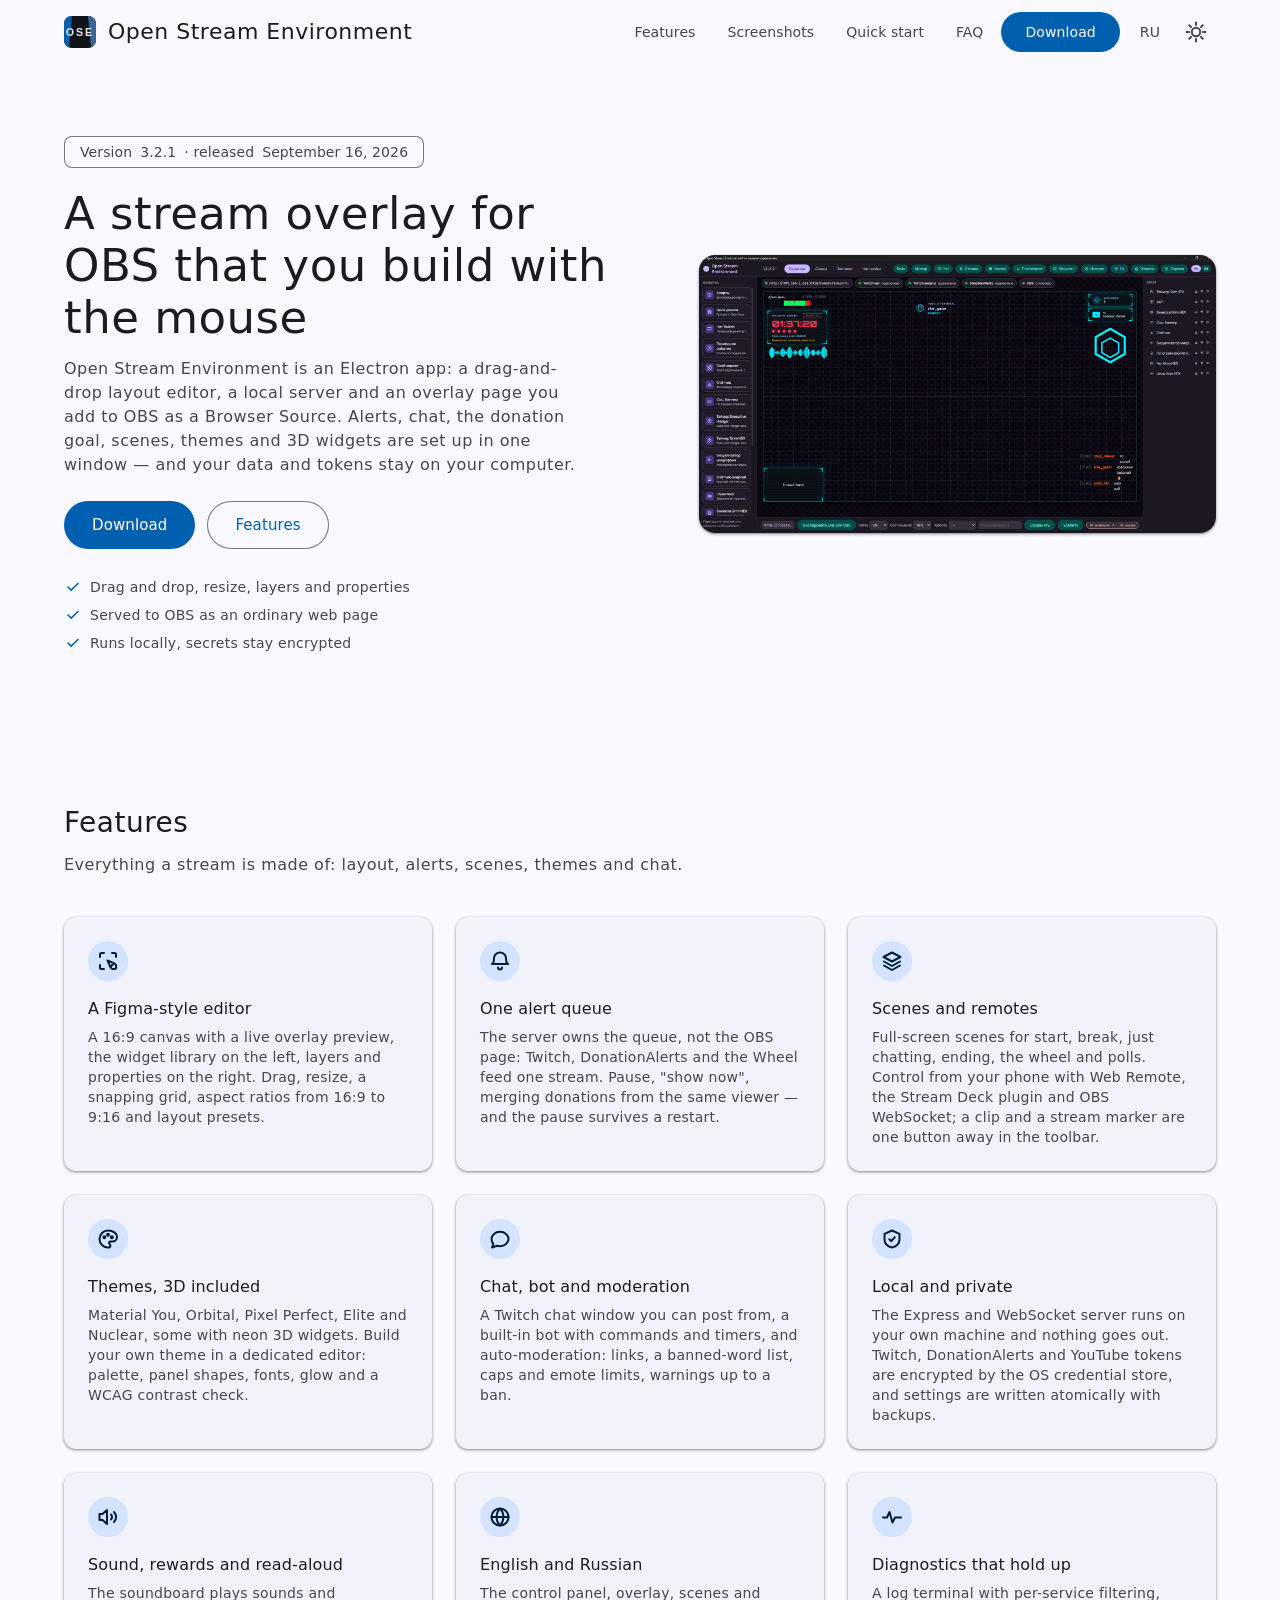
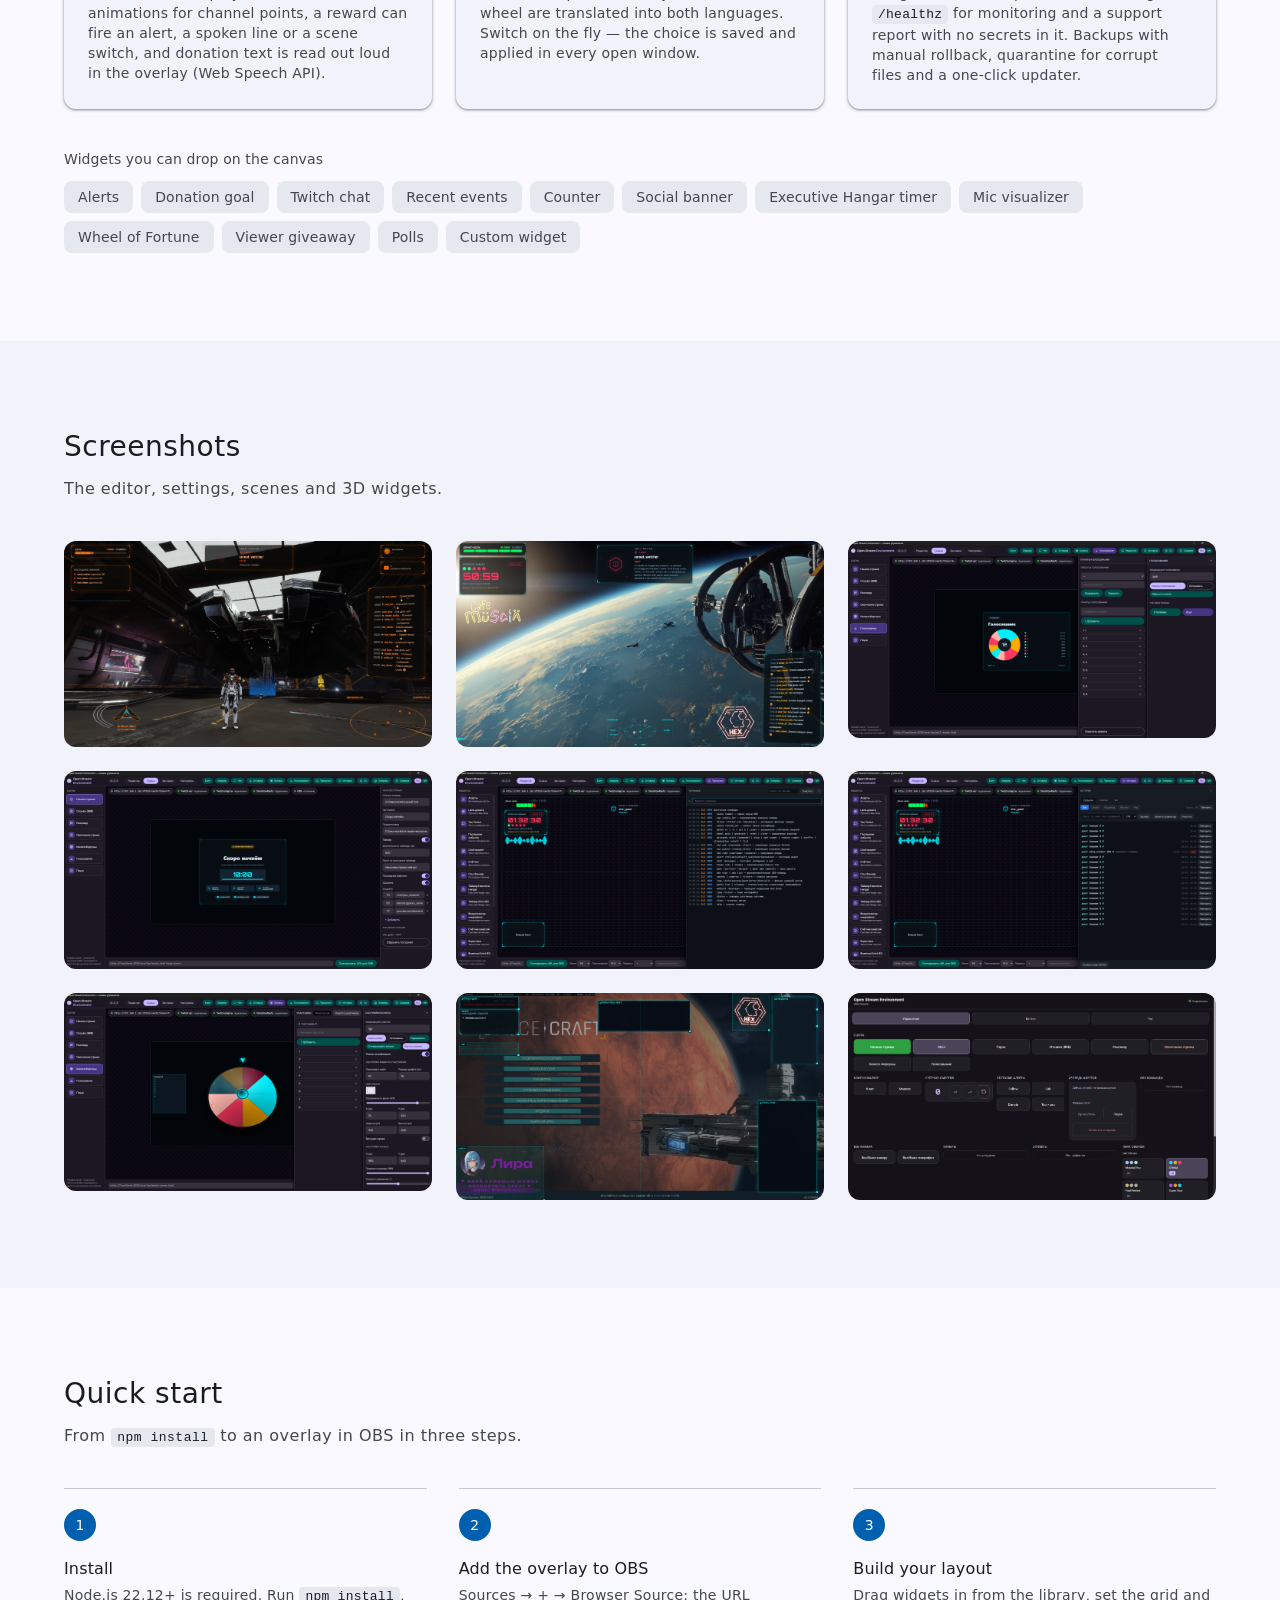
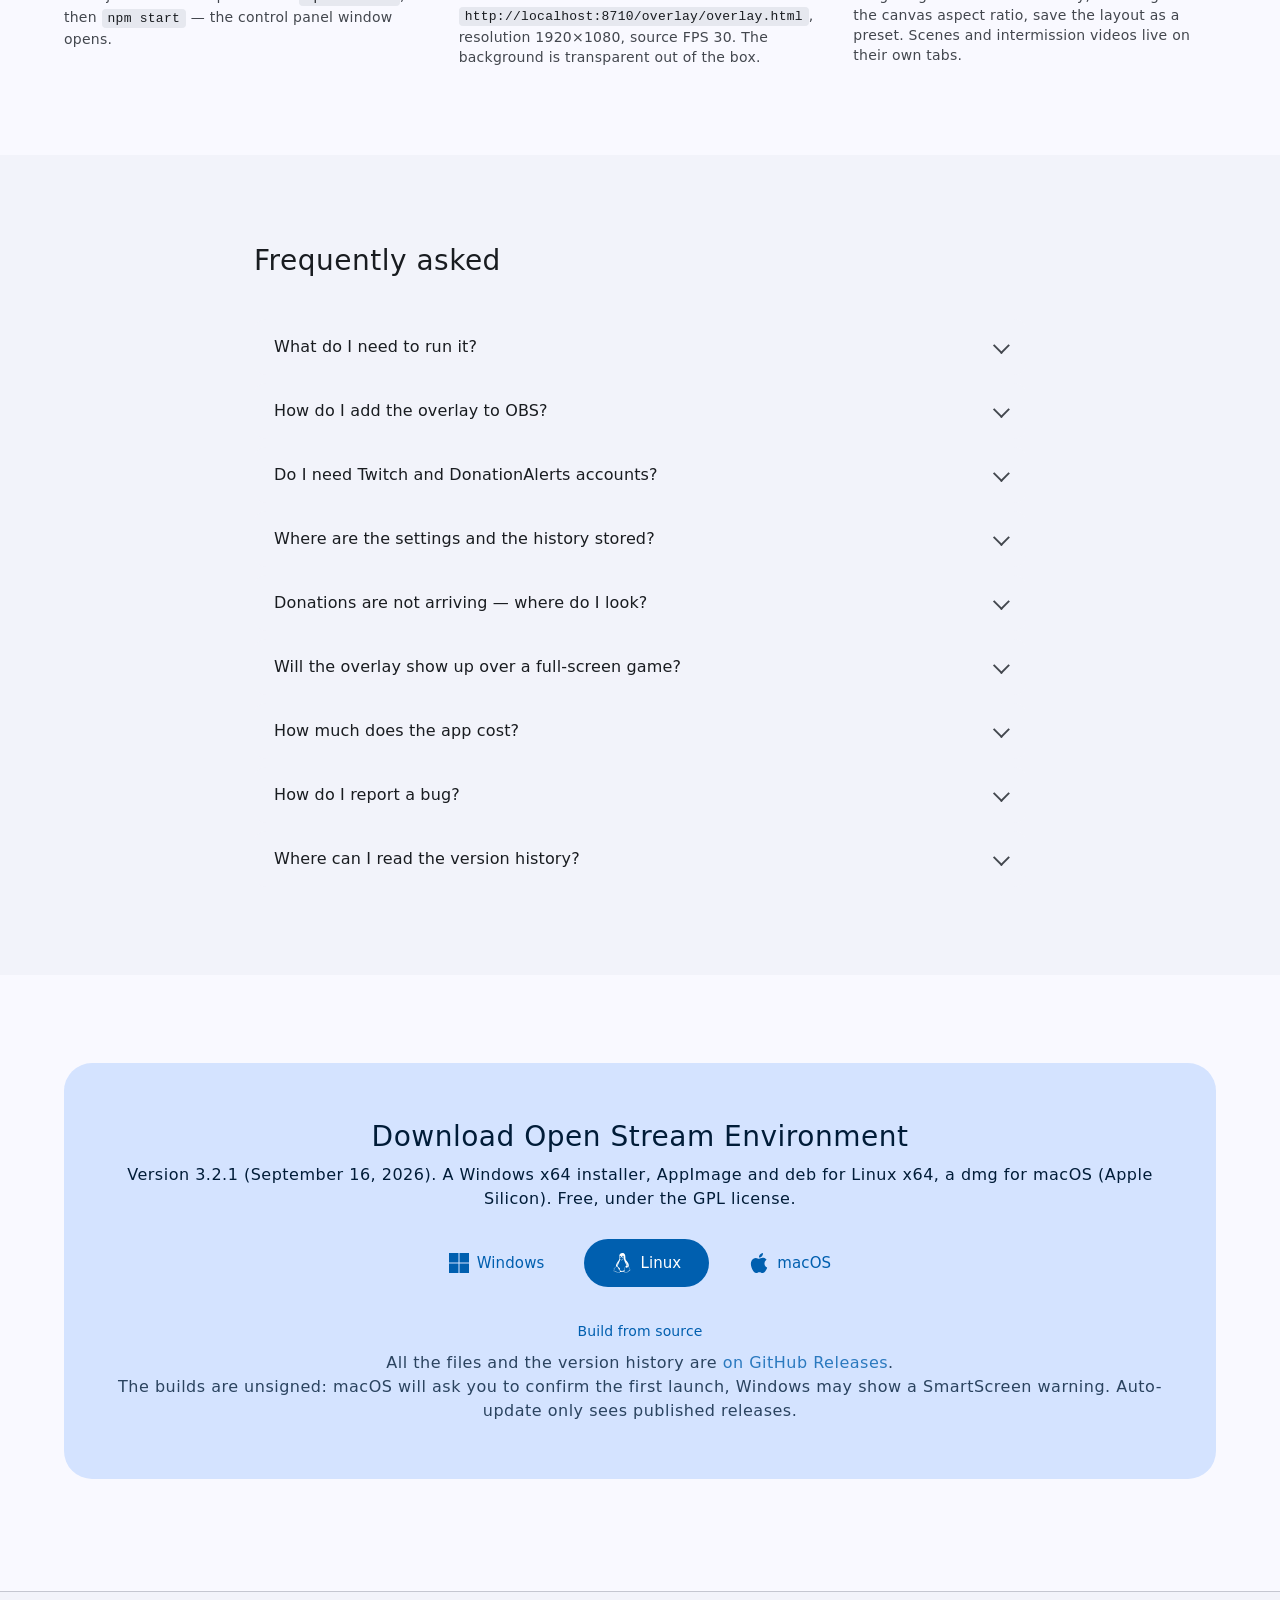
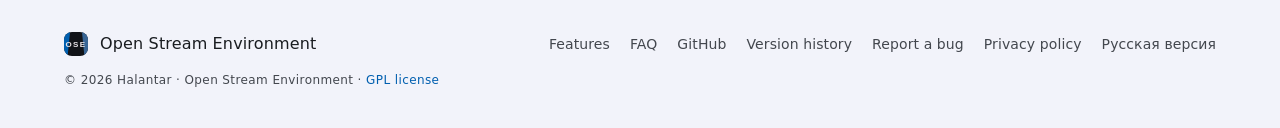
==== en/index.html @ 24df00fa "Fix the alt texts for four screenshots The author confirmed what four shots show, so the guesses are" ====
<!DOCTYPE html>
<html lang="en">
<head>
<meta charset="utf-8">
<meta name="viewport" content="width=device-width, initial-scale=1">

<title>Open Stream Environment — a visual stream overlay editor for OBS</title>
<meta name="description" content="A stream overlay and a visual layout editor on Electron: alerts, chat, donation goal, scenes and 3D widgets. Served to OBS as a Browser Source.">
<link rel="canonical" href="https://ose-overlay.ru/en/">
<link rel="alternate" hreflang="ru" href="https://ose-overlay.ru/">
<link rel="alternate" hreflang="en" href="https://ose-overlay.ru/en/">
<link rel="alternate" hreflang="x-default" href="https://ose-overlay.ru/">

<meta name="theme-color" content="#F9F9FF" media="(prefers-color-scheme: light)">
<meta name="theme-color" content="#111318" media="(prefers-color-scheme: dark)">
<link rel="icon" href="../assets/img/app.svg" type="image/svg+xml">
<link rel="icon" href="../favicon.ico" sizes="32x32">
<link rel="apple-touch-icon" href="../assets/img/apple-touch-icon.png">
<link rel="manifest" href="../site.webmanifest">

<meta property="og:type" content="website">
<meta property="og:site_name" content="Open Stream Environment">
<meta property="og:title" content="Open Stream Environment — a visual stream overlay editor for OBS">
<meta property="og:description" content="A stream overlay in the style of Material Design 3 and a drag-and-drop layout editor. Served to OBS as a Browser Source.">
<meta property="og:url" content="https://ose-overlay.ru/en/">
<meta property="og:image" content="https://ose-overlay.ru/assets/img/og.png">
<meta property="og:image:width" content="1200">
<meta property="og:image:height" content="630">
<meta property="og:image:alt" content="Open Stream Environment — a visual stream overlay editor for OBS">
<meta property="og:locale" content="en_US">
<meta property="og:locale:alternate" content="ru_RU">
<meta name="twitter:card" content="summary_large_image">

<link rel="stylesheet" href="../assets/css/style.css">

<!-- Тема и прозрачная шапка выставляются до отрисовки, чтобы не было вспышки -->
<script>
  try {
    var t = localStorage.getItem('ose-theme');
    if (t === 'light' || t === 'dark') document.documentElement.dataset.theme = t;
  } catch (e) {}

  /* Наверху страницы шапка прозрачная — сквозь неё видны клинья фона (см. .site-header
     в стилях). Флаг нужен до первой отрисовки: дальше его поддерживает main.js. */
  if (window.scrollY <= 8) document.documentElement.classList.add('at-top');
</script>

<script type="application/ld+json">
{
  "@context": "https://schema.org",
  "@type": "SoftwareApplication",
  "name": "Open Stream Environment",
  "applicationCategory": "MultimediaApplication",
  "operatingSystem": "Windows, Linux, macOS",
  "softwareVersion": "3.2.1",
  "author": { "@type": "Person", "name": "Halantar" },
  "description": "A stream overlay in the style of Material Design 3 and a visual layout editor on Electron: alerts, chat, donation goal, scenes, themes and 3D widgets.",
  "license": "https://github.com/Halantar-git/open-stream-environment/blob/HEAD/LICENSE",
  "softwareRequirements": "Windows 10+, Linux, macOS (Apple Silicon)",
  "downloadUrl": "https://github.com/Halantar-git/open-stream-environment/releases/latest",
  "inLanguage": "en",
  "url": "https://ose-overlay.ru/en/",
  "sameAs": "https://github.com/Halantar-git/open-stream-environment"
}
</script>
</head>
<body>

<a class="skip-link" href="#main">Skip to content</a>

<header class="site-header" id="header">
  <div class="wrap header-inner">
    <a class="brand" href="./" aria-label="Open Stream Environment — home">
      <img class="brand-mark" src="../assets/img/app.svg" alt="" width="32" height="32">
      <span class="brand-name">Open Stream Environment</span>
    </a>

    <nav class="nav" id="nav" aria-label="Main navigation">
      <a href="#features">Features</a>
      <a href="#screens">Screenshots</a>
      <a href="#how">Quick start</a>
      <a href="#faq">FAQ</a>
      <a class="btn btn-primary nav-cta" href="#download">Download</a>
    </nav>

    <div class="header-actions">
      <a class="lang-btn" href="../" hreflang="ru" lang="ru" title="Русская версия">RU</a>
      <button class="icon-btn" id="theme-toggle" type="button" aria-label="Switch theme">
        <svg class="i-sun" viewBox="0 0 24 24" aria-hidden="true"><circle cx="12" cy="12" r="4.2"/><path d="M12 2.5v2.6M12 18.9v2.6M2.5 12h2.6M18.9 12h2.6M5.3 5.3l1.8 1.8M16.9 16.9l1.8 1.8M18.7 5.3l-1.8 1.8M7.1 16.9l-1.8 1.8"/></svg>
        <svg class="i-moon" viewBox="0 0 24 24" aria-hidden="true"><path d="M20 14.5A8.5 8.5 0 0 1 9.5 4a8.5 8.5 0 1 0 10.5 10.5Z"/></svg>
      </button>
      <button class="icon-btn menu-btn" id="menu-toggle" type="button" aria-label="Menu" aria-expanded="false" aria-controls="nav">
        <svg viewBox="0 0 24 24" aria-hidden="true"><path d="M4 7h16M4 12h16M4 17h16"/></svg>
      </button>
    </div>
  </div>
</header>

<main id="main">

  <!-- ============ HERO ============ -->
  <section class="hero">
    <div class="wrap hero-inner">
      <div class="hero-copy">
        <p class="badge">Version <span data-release-version>3.2.1</span> · released <span data-release-date>September 16, 2026</span></p>
        <h1>A stream overlay for OBS that you build with the mouse</h1>
        <p class="lead">Open Stream Environment is an Electron app: a drag-and-drop layout editor, a local server and an overlay page you add to OBS as a Browser Source. Alerts, chat, the donation goal, scenes, themes and 3D widgets are set up in one window — and your data and tokens stay on your computer.</p>

        <div class="cta-row">
          <a class="btn btn-primary btn-lg" href="#download">Download</a>
          <a class="btn btn-ghost btn-lg" href="#features">Features</a>
        </div>

        <ul class="hero-points">
          <li>Drag and drop, resize, layers and properties</li>
          <li>Served to OBS as an ordinary web page</li>
          <li>Runs locally, secrets stay encrypted</li>
        </ul>
      </div>

      <!-- Визуал в hero: главный экран редактора -->
      <div class="hero-visual">
        <div class="mock">
          <a class="shot-link" href="../assets/img/main.webp" data-zoom>
            <img src="../assets/img/main.webp" alt="Layout editor: a 16:9 canvas with the overlay preview, the widget library on the left, layers and properties on the right" width="1920" height="1032" fetchpriority="high">
          </a>
        </div>
      </div>
    </div>
  </section>

  <!-- ============ FEATURES ============ -->
  <section class="section" id="features">
    <div class="wrap">
      <header class="section-head">
        <h2>Features</h2>
        <p class="section-sub">Everything a stream is made of: layout, alerts, scenes, themes and chat.</p>
      </header>

      <div class="grid grid-3">
        <article class="card">
          <div class="card-icon"><svg viewBox="0 0 24 24" aria-hidden="true"><path d="M4 8V5.5A1.5 1.5 0 0 1 5.5 4H8M16 4h2.5A1.5 1.5 0 0 1 20 5.5V8M20 16v2.5a1.5 1.5 0 0 1-1.5 1.5H16M8 20H5.5A1.5 1.5 0 0 1 4 18.5V16"/><path d="M11.5 11.5 14.7 18.8l1.3-2.9 2.9-1.3-7.4-3.1Z"/></svg></div>
          <h3>A Figma-style editor</h3>
          <p>A 16:9 canvas with a live overlay preview, the widget library on the left, layers and properties on the right. Drag, resize, a snapping grid, aspect ratios from 16:9 to 9:16 and layout presets.</p>
        </article>

        <article class="card">
          <div class="card-icon"><svg viewBox="0 0 24 24" aria-hidden="true"><path d="M6 9.5a6 6 0 0 1 12 0c0 4.5 2 5.5 2 5.5H4s2-1 2-5.5Z"/><path d="M10 18.5a2 2 0 0 0 4 0"/></svg></div>
          <h3>One alert queue</h3>
          <p>The server owns the queue, not the OBS page: Twitch, DonationAlerts and the Wheel feed one stream. Pause, "show now", merging donations from the same viewer — and the pause survives a restart.</p>
        </article>

        <article class="card">
          <div class="card-icon"><svg viewBox="0 0 24 24" aria-hidden="true"><path d="M12 3.5 3.5 8 12 12.5 20.5 8 12 3.5Z"/><path d="M4 12.5 12 17l8-4.5"/><path d="M4 16.5 12 21l8-4.5"/></svg></div>
          <h3>Scenes and remotes</h3>
          <p>Full-screen scenes for start, break, just chatting, ending, the wheel and polls. Control from your phone with Web Remote, the Stream Deck plugin and OBS WebSocket; a clip and a stream marker are one button away in the toolbar.</p>
        </article>

        <article class="card">
          <div class="card-icon"><svg viewBox="0 0 24 24" aria-hidden="true"><path d="M12 3.5a8.5 8.5 0 1 0 0 17c1.7 0 2.4-.9 2.4-1.8 0-1.6-1.3-1.9-1.3-2.8 0-.8.7-1.4 1.6-1.4h1.8a4.5 4.5 0 0 0 4.5-4.5c0-3.6-3.9-6.5-9-6.5Z"/><circle cx="8.3" cy="10.2" r="1"/><circle cx="12" cy="7.8" r="1"/><circle cx="15.8" cy="10.2" r="1"/></svg></div>
          <h3>Themes, 3D included</h3>
          <p>Material You, Orbital, Pixel Perfect, Elite and Nuclear, some with neon 3D widgets. Build your own theme in a dedicated editor: palette, panel shapes, fonts, glow and a WCAG contrast check.</p>
        </article>

        <article class="card">
          <div class="card-icon"><svg viewBox="0 0 24 24" aria-hidden="true"><path d="M20.5 12c0 4-3.8 7.2-8.5 7.2-1 0-2-.15-2.9-.42L4 20.5l1.4-3.4A6.9 6.9 0 0 1 3.5 12c0-4 3.8-7.2 8.5-7.2s8.5 3.2 8.5 7.2Z"/></svg></div>
          <h3>Chat, bot and moderation</h3>
          <p>A Twitch chat window you can post from, a built-in bot with commands and timers, and auto-moderation: links, a banned-word list, caps and emote limits, warnings up to a ban.</p>
        </article>

        <article class="card">
          <div class="card-icon"><svg viewBox="0 0 24 24" aria-hidden="true"><path d="M12 3.5 4.5 6.8v5.4c0 4 3.1 7.2 7.5 8.3 4.4-1.1 7.5-4.3 7.5-8.3V6.8L12 3.5Z"/><path d="M9.3 12.2l2 2 3.5-4"/></svg></div>
          <h3>Local and private</h3>
          <p>The Express and WebSocket server runs on your own machine and nothing goes out. Twitch, DonationAlerts and YouTube tokens are encrypted by the OS credential store, and settings are written atomically with backups.</p>
        </article>

        <article class="card">
          <div class="card-icon"><svg viewBox="0 0 24 24" aria-hidden="true"><path d="M11 5 6.5 9H3.5v6h3L11 19V5Z"/><path d="M15 9.5a3.5 3.5 0 0 1 0 5"/><path d="M18 7a7 7 0 0 1 0 10"/></svg></div>
          <h3>Sound, rewards and read-aloud</h3>
          <p>The soundboard plays sounds and animations for channel points, a reward can fire an alert, a spoken line or a scene switch, and donation text is read out loud in the overlay (Web Speech API).</p>
        </article>

        <article class="card">
          <div class="card-icon"><svg viewBox="0 0 24 24" aria-hidden="true"><circle cx="12" cy="12" r="8.5"/><path d="M3.5 12h17"/><path d="M12 3.5c-2.2 2.3-3.4 5.3-3.4 8.5s1.2 6.2 3.4 8.5c2.2-2.3 3.4-5.3 3.4-8.5s-1.2-6.2-3.4-8.5Z"/></svg></div>
          <h3>English and Russian</h3>
          <p>The control panel, overlay, scenes and wheel are translated into both languages. Switch on the fly — the choice is saved and applied in every open window.</p>
        </article>

        <article class="card">
          <div class="card-icon"><svg viewBox="0 0 24 24" aria-hidden="true"><path d="M3 12.5h4l2.5-5.5 3 10.5 2.5-5h6"/></svg></div>
          <h3>Diagnostics that hold up</h3>
          <p>A log terminal with per-service filtering, <code>/healthz</code> for monitoring and a support report with no secrets in it. Backups with manual rollback, quarantine for corrupt files and a one-click updater.</p>
        </article>
      </div>

      <div class="chips-block">
        <p class="chips-caption">Widgets you can drop on the canvas</p>
        <ul class="chips">
          <li class="chip">Alerts</li>
          <li class="chip">Donation goal</li>
          <li class="chip">Twitch chat</li>
          <li class="chip">Recent events</li>
          <li class="chip">Counter</li>
          <li class="chip">Social banner</li>
          <li class="chip">Executive Hangar timer</li>
          <li class="chip">Mic visualizer</li>
          <li class="chip">Wheel of Fortune</li>
          <li class="chip">Viewer giveaway</li>
          <li class="chip">Polls</li>
          <li class="chip">Custom widget</li>
        </ul>
      </div>
    </div>
  </section>

  <!-- ============ SCREENSHOTS ============ -->
  <section class="section section-soft" id="screens">
    <div class="wrap">
      <header class="section-head">
        <h2>Screenshots</h2>
        <p class="section-sub">The editor, settings, scenes and 3D widgets.</p>
      </header>

      <!-- Screenshots converted to WebP from the OSE_pic folder.
           Some alt texts come from file names — fix if a name is off. -->
      <div class="shots">
        <a class="shot" href="../assets/img/ed-3.webp" data-zoom>
          <img src="../assets/img/ed-3.webp" alt="Overlay in the Elite theme" loading="lazy" width="1919" height="1079">
        </a>
        <a class="shot" href="../assets/img/stream-sc.webp" data-zoom>
          <img src="../assets/img/stream-sc.webp" alt="Overlay in the Orbital theme" loading="lazy" width="1919" height="1079">
        </a>
        <a class="shot" href="../assets/img/poll2.webp" data-zoom>
          <img src="../assets/img/poll2.webp" alt="Poll scene: a live chart" loading="lazy" width="1920" height="1032">
        </a>
        <a class="shot" href="../assets/img/scene.webp" data-zoom>
          <img src="../assets/img/scene.webp" alt="A full-screen scene for OBS" loading="lazy" width="1920" height="1032">
        </a>
        <a class="shot" href="../assets/img/term.webp" data-zoom>
          <img src="../assets/img/term.webp" alt="The log terminal in the control panel" loading="lazy" width="1920" height="1032">
        </a>
        <a class="shot" href="../assets/img/history.webp" data-zoom>
          <img src="../assets/img/history.webp" alt="The history window: events, sessions and chat" loading="lazy" width="1920" height="1032">
        </a>
        <a class="shot" href="../assets/img/wheel-cfg.webp" data-zoom>
          <img src="../assets/img/wheel-cfg.webp" alt="The open Wheel panel: giveaway settings" loading="lazy" width="1920" height="1032">
        </a>
        <a class="shot" href="../assets/img/hud-mode.webp" data-zoom>
          <img src="../assets/img/hud-mode.webp" alt="HUD edit mode over a game" loading="lazy" width="1919" height="1079">
        </a>
        <a class="shot" href="../assets/img/remote-full.webp" data-zoom>
          <img src="../assets/img/remote-full.webp" alt="Web Remote open on a desktop monitor" loading="lazy" width="1919" height="1079">
        </a>
      </div>
    </div>
  </section>

  <!-- ============ HOW ============ -->
  <section class="section" id="how">
    <div class="wrap">
      <header class="section-head">
        <h2>Quick start</h2>
        <p class="section-sub">From <code>npm install</code> to an overlay in OBS in three steps.</p>
      </header>

      <ol class="steps">
        <li>
          <span class="step-num">1</span>
          <h3>Install</h3>
          <p>Node.js 22.12+ is required. Run <code>npm install</code>, then <code>npm start</code> — the control panel window opens.</p>
        </li>
        <li>
          <span class="step-num">2</span>
          <h3>Add the overlay to OBS</h3>
          <p>Sources → + → Browser Source: the URL <code>http://localhost:8710/overlay/overlay.html</code>, resolution 1920×1080, source FPS 30. The background is transparent out of the box.</p>
        </li>
        <li>
          <span class="step-num">3</span>
          <h3>Build your layout</h3>
          <p>Drag widgets in from the library, set the grid and the canvas aspect ratio, save the layout as a preset. Scenes and intermission videos live on their own tabs.</p>
        </li>
      </ol>
    </div>
  </section>

  <!-- ============ FAQ ============ -->
  <section class="section section-soft" id="faq">
    <div class="wrap wrap-narrow">
      <header class="section-head">
        <h2>Frequently asked</h2>
      </header>

      <div class="faq">
        <details>
          <summary>What do I need to run it?</summary>
          <p>From source you need Node.js 22.12+: <code>npm install</code>, then <code>npm start</code>. For everyday use grab a ready build: a Windows x64 installer, AppImage and deb for Linux x64, a dmg for macOS on Apple Silicon. There is no prebuilt file for Intel Macs.</p>
        </details>
        <details>
          <summary>How do I add the overlay to OBS?</summary>
          <p>The overlay is an ordinary web page, so in OBS it is a Browser Source: the URL <code>http://localhost:8710/overlay/overlay.html</code>, resolution 1920×1080, source FPS 30. Turn on "Shutdown source when not visible" — hidden scenes then fall asleep completely.</p>
        </details>
        <details>
          <summary>Do I need Twitch and DonationAlerts accounts?</summary>
          <p>Chat is read anonymously — the channel name is enough. Alerts for follows, subscriptions, bits and donations need your own apps: a Client ID and Client Secret from dev.twitch.tv and donationalerts.com, plus authorization. Posting to chat also needs Twitch connected.</p>
        </details>
        <details>
          <summary>Where are the settings and the history stored?</summary>
          <p>On your computer only: <code>config.json</code> and <code>local-db.json</code> in the data directory (on Windows, <code>%APPDATA%\Open Stream Environment</code>). Event and chat history live in the append-only <code>local-db.jsonl</code> and <code>local-db.chat.jsonl</code>. Backups <code>.bak.0…2</code> are kept next to them, and a corrupt file goes to quarantine and is restored from a copy.</p>
        </details>
        <details>
          <summary>Donations are not arriving — where do I look?</summary>
          <p>At the "DA" panel in the toolbar: connection state, token health, quick actions and a live log for DonationAlerts alone. The "Fetch missed" button is there too — it needs the <code>oauth-donation-index</code> scope, and tokens issued earlier do not get it, so the app has to be deleted and created again in the DonationAlerts dashboard.</p>
        </details>
        <details>
          <summary>Will the overlay show up over a full-screen game?</summary>
          <p>HUD editing and the "chat over game" window work over windowed and borderless games. An exclusive full-screen mode covers the overlay.</p>
        </details>
        <details>
          <summary>How much does the app cost?</summary>
          <p>Nothing. The project is open and distributed under the GPL license — the code, the builds and the change history live in the <a href="https://github.com/Halantar-git/open-stream-environment">repository on GitHub</a>.</p>
        </details>
        <details>
          <summary>How do I report a bug?</summary>
          <p>Open an issue in the <a href="https://github.com/Halantar-git/open-stream-environment/issues">repository on GitHub</a> and attach the report from the "Save report" button (or <code>GET /support-bundle</code>) — there are no secrets in it.</p>
        </details>
        <details>
          <summary>Where can I read the version history?</summary>
          <p>In the repository's <a href="https://github.com/Halantar-git/open-stream-environment/blob/HEAD/CHANGELOG.md">CHANGELOG.md</a>. The current version is <span data-release-version>3.2.1</span> (<span data-release-date>September 16, 2026</span>).</p>
        </details>
      </div>
    </div>
  </section>

  <!-- ============ DOWNLOAD ============ -->
  <section class="section" id="download">
    <div class="wrap">
      <div class="cta-panel">
        <h2>Download Open Stream Environment</h2>
        <p>Version <span data-release-version>3.2.1</span> (<span data-release-date>September 16, 2026</span>). A Windows x64 installer, AppImage and deb for Linux x64, a dmg for macOS (Apple Silicon). Free, under the GPL license.</p>

        <!-- Прямые ссылки на файлы релиза: адреса подставляет деплой, а main.js
             выделяет кнопку системы посетителя -->
        <div class="cta-row cta-row-center os-row">
          <a class="btn btn-ghost btn-os btn-lg" href="https://github.com/Halantar-git/open-stream-environment/releases/latest" data-download-os="windows"><svg viewBox="0 0 24 24" aria-hidden="true" fill="currentColor"><path d="M0,0H11.377V11.372H0ZM12.623,0H24V11.372H12.623ZM0,12.623H11.377V24H0Zm12.623,0H24V24H12.623"/></svg>Windows</a>
          <a class="btn btn-ghost btn-os btn-lg" href="https://github.com/Halantar-git/open-stream-environment/releases/latest" data-download-os="linux"><svg viewBox="0 0 24 24" aria-hidden="true" fill="currentColor"><path d="M12.504 0c-.155 0-.315.008-.48.021-4.226.333-3.105 4.807-3.17 6.298-.076 1.092-.3 1.953-1.05 3.02-.885 1.051-2.127 2.75-2.716 4.521-.278.832-.41 1.684-.287 2.489a.424.424 0 00-.11.135c-.26.268-.45.6-.663.839-.199.199-.485.267-.797.4-.313.136-.658.269-.864.68-.09.189-.136.394-.132.602 0 .199.027.4.055.536.058.399.116.728.04.97-.249.68-.28 1.145-.106 1.484.174.334.535.47.94.601.81.2 1.91.135 2.774.6.926.466 1.866.67 2.616.47.526-.116.97-.464 1.208-.946.587-.003 1.23-.269 2.26-.334.699-.058 1.574.267 2.577.2.025.134.063.198.114.333l.003.003c.391.778 1.113 1.132 1.884 1.071.771-.06 1.592-.536 2.257-1.306.631-.765 1.683-1.084 2.378-1.503.348-.199.629-.469.649-.853.023-.4-.2-.811-.714-1.376v-.097l-.003-.003c-.17-.2-.25-.535-.338-.926-.085-.401-.182-.786-.492-1.046h-.003c-.059-.054-.123-.067-.188-.135a.357.357 0 00-.19-.064c.431-1.278.264-2.55-.173-3.694-.533-1.41-1.465-2.638-2.175-3.483-.796-1.005-1.576-1.957-1.56-3.368.026-2.152.236-6.133-3.544-6.139zm.529 3.405h.013c.213 0 .396.062.584.198.19.135.33.332.438.533.105.259.158.459.166.724 0-.02.006-.04.006-.06v.105a.086.086 0 01-.004-.021l-.004-.024a1.807 1.807 0 01-.15.706.953.953 0 01-.213.335.71.71 0 00-.088-.042c-.104-.045-.198-.064-.284-.133a1.312 1.312 0 00-.22-.066c.05-.06.146-.133.183-.198.053-.128.082-.264.088-.402v-.02a1.21 1.21 0 00-.061-.4c-.045-.134-.101-.2-.183-.333-.084-.066-.167-.132-.267-.132h-.016c-.093 0-.176.03-.262.132a.8.8 0 00-.205.334 1.18 1.18 0 00-.09.4v.019c.002.089.008.179.02.267-.193-.067-.438-.135-.607-.202a1.635 1.635 0 01-.018-.2v-.02a1.772 1.772 0 01.15-.768c.082-.22.232-.406.43-.533a.985.985 0 01.594-.2zm-2.962.059h.036c.142 0 .27.048.399.135.146.129.264.288.344.465.09.199.14.4.153.667v.004c.007.134.006.2-.002.266v.08c-.03.007-.056.018-.083.024-.152.055-.274.135-.393.2.012-.09.013-.18.003-.267v-.015c-.012-.133-.04-.2-.082-.333a.613.613 0 00-.166-.267.248.248 0 00-.183-.064h-.021c-.071.006-.13.04-.186.132a.552.552 0 00-.12.27.944.944 0 00-.023.33v.015c.012.135.037.2.08.334.046.134.098.2.166.268.01.009.02.018.034.024-.07.057-.117.07-.176.136a.304.304 0 01-.131.068 2.62 2.62 0 01-.275-.402 1.772 1.772 0 01-.155-.667 1.759 1.759 0 01.08-.668 1.43 1.43 0 01.283-.535c.128-.133.26-.2.418-.2zm1.37 1.706c.332 0 .733.065 1.216.399.293.2.523.269 1.052.468h.003c.255.136.405.266.478.399v-.131a.571.571 0 01.016.47c-.123.31-.516.643-1.063.842v.002c-.268.135-.501.333-.775.465-.276.135-.588.292-1.012.267a1.139 1.139 0 01-.448-.067 3.566 3.566 0 01-.322-.198c-.195-.135-.363-.332-.612-.465v-.005h-.005c-.4-.246-.616-.512-.686-.71-.07-.268-.005-.47.193-.6.224-.135.38-.271.483-.336.104-.074.143-.102.176-.131h.002v-.003c.169-.202.436-.47.839-.601.139-.036.294-.065.466-.065zm2.8 2.142c.358 1.417 1.196 3.475 1.735 4.473.286.534.855 1.659 1.102 3.024.156-.005.33.018.513.064.646-1.671-.546-3.467-1.089-3.966-.22-.2-.232-.335-.123-.335.59.534 1.365 1.572 1.646 2.757.13.535.16 1.104.021 1.67.067.028.135.06.205.067 1.032.534 1.413.938 1.23 1.537v-.043c-.06-.003-.12 0-.18 0h-.016c.151-.467-.182-.825-1.065-1.224-.915-.4-1.646-.336-1.77.465-.008.043-.013.066-.018.135-.068.023-.139.053-.209.064-.43.268-.662.669-.793 1.187-.13.533-.17 1.156-.205 1.869v.003c-.02.334-.17.838-.319 1.35-1.5 1.072-3.58 1.538-5.348.334a2.645 2.645 0 00-.402-.533 1.45 1.45 0 00-.275-.333c.182 0 .338-.03.465-.067a.615.615 0 00.314-.334c.108-.267 0-.697-.345-1.163-.345-.467-.931-.995-1.788-1.521-.63-.4-.986-.87-1.15-1.396-.165-.534-.143-1.085-.015-1.645.245-1.07.873-2.11 1.274-2.763.107-.065.037.135-.408.974-.396.751-1.14 2.497-.122 3.854a8.123 8.123 0 01.647-2.876c.564-1.278 1.743-3.504 1.836-5.268.048.036.217.135.289.202.218.133.38.333.59.465.21.201.477.335.876.335.039.003.075.006.11.006.412 0 .73-.134.997-.268.29-.134.52-.334.74-.4h.005c.467-.135.835-.402 1.044-.7zm2.185 8.958c.037.6.343 1.245.882 1.377.588.134 1.434-.333 1.791-.765l.211-.01c.315-.007.577.01.847.268l.003.003c.208.199.305.53.391.876.085.4.154.78.409 1.066.486.527.645.906.636 1.14l.003-.007v.018l-.003-.012c-.015.262-.185.396-.498.595-.63.401-1.746.712-2.457 1.57-.618.737-1.37 1.14-2.036 1.191-.664.053-1.237-.2-1.574-.898l-.005-.003c-.21-.4-.12-1.025.056-1.69.176-.668.428-1.344.463-1.897.037-.714.076-1.335.195-1.814.12-.465.308-.797.641-.984l.045-.022zm-10.814.049h.01c.053 0 .105.005.157.014.376.055.706.333 1.023.752l.91 1.664.003.003c.243.533.754 1.064 1.189 1.637.434.598.77 1.131.729 1.57v.006c-.057.744-.48 1.148-1.125 1.294-.645.135-1.52.002-2.395-.464-.968-.536-2.118-.469-2.857-.602-.369-.066-.61-.2-.723-.4-.11-.2-.113-.602.123-1.23v-.004l.002-.003c.117-.334.03-.752-.027-1.118-.055-.401-.083-.71.043-.94.16-.334.396-.4.69-.533.294-.135.64-.202.915-.47h.002v-.002c.256-.268.445-.601.668-.838.19-.201.38-.336.663-.336zm7.159-9.074c-.435.201-.945.535-1.488.535-.542 0-.97-.267-1.28-.466-.154-.134-.28-.268-.373-.335-.164-.134-.144-.333-.074-.333.109.016.129.134.199.2.096.066.215.2.36.333.292.2.68.467 1.167.467.485 0 1.053-.267 1.398-.466.195-.135.445-.334.648-.467.156-.136.149-.267.279-.267.128.016.034.134-.147.332a8.097 8.097 0 01-.69.468zm-1.082-1.583V5.64c-.006-.02.013-.042.029-.05.074-.043.18-.027.26.004.063 0 .16.067.15.135-.006.049-.085.066-.135.066-.055 0-.092-.043-.141-.068-.052-.018-.146-.008-.163-.065zm-.551 0c-.02.058-.113.049-.166.066-.047.025-.086.068-.14.068-.05 0-.13-.02-.136-.068-.01-.066.088-.133.15-.133.08-.031.184-.047.259-.005.019.009.036.03.03.05v.02h.003z"/></svg>Linux</a>
          <a class="btn btn-ghost btn-os btn-lg" href="https://github.com/Halantar-git/open-stream-environment/releases/latest" data-download-os="macos"><svg viewBox="0 0 24 24" aria-hidden="true" fill="currentColor"><path d="M12.152 6.896c-.948 0-2.415-1.078-3.96-1.04-2.04.027-3.91 1.183-4.961 3.014-2.117 3.675-.546 9.103 1.519 12.09 1.013 1.454 2.208 3.09 3.792 3.039 1.52-.065 2.09-.987 3.935-.987 1.831 0 2.35.987 3.96.948 1.637-.026 2.676-1.48 3.676-2.948 1.156-1.688 1.636-3.325 1.662-3.415-.039-.013-3.182-1.221-3.22-4.857-.026-3.04 2.48-4.494 2.597-4.559-1.429-2.09-3.623-2.324-4.39-2.376-2-.156-3.675 1.09-4.61 1.09zM15.53 3.83c.843-1.012 1.4-2.427 1.245-3.83-1.207.052-2.662.805-3.532 1.818-.78.896-1.454 2.338-1.273 3.714 1.338.104 2.715-.688 3.559-1.701"/></svg>macOS</a>
        </div>

        <div class="cta-row cta-row-center">
          <a class="btn btn-ghost" href="https://github.com/Halantar-git/open-stream-environment#readme">Build from source</a>
        </div>

        <p class="cta-note">All the files and the version history are <a href="https://github.com/Halantar-git/open-stream-environment/releases">on GitHub Releases</a>.</p>

        <p class="cta-note">The builds are unsigned: macOS will ask you to confirm the first launch, Windows may show a SmartScreen warning. Auto-update only sees published releases.</p>
      </div>
    </div>
  </section>

</main>

<footer class="site-footer">
  <div class="wrap footer-inner">
    <div class="footer-brand">
      <img class="brand-mark" src="../assets/img/app.svg" alt="" width="24" height="24">
      <span>Open Stream Environment</span>
    </div>

    <nav class="footer-nav" aria-label="Footer links">
      <a href="#features">Features</a>
      <a href="#faq">FAQ</a>
      <a href="https://github.com/Halantar-git/open-stream-environment">GitHub</a>
      <a href="https://github.com/Halantar-git/open-stream-environment/blob/HEAD/CHANGELOG.md">Version history</a>
      <a href="https://github.com/Halantar-git/open-stream-environment/issues">Report a bug</a>
      <a href="privacy.html">Privacy policy</a>
      <a href="../" hreflang="ru" lang="ru">Русская версия</a>
    </nav>

    <p class="footer-legal">© <span id="year">2026</span> Halantar · Open Stream Environment · <a href="https://github.com/Halantar-git/open-stream-environment/blob/HEAD/LICENSE">GPL license</a></p>
  </div>
</footer>

<script src="../assets/js/main.js" defer></script>
</body>
</html>
---- assets/css/style.css ----
/* ==========================================================================
   Open Stream Environment — лендинг на Material Design 3
   Токены названы по официальной схеме md.sys.* (material-web / M3 spec),
   поэтому палитру можно заменить целиком, подставив вывод Material Theme Builder.

   Разделы: токены → база → top app bar → кнопки → chip → hero → секции →
   карточки → скриншоты → шаги → FAQ → баннер → подвал → адаптив
   ========================================================================== */

/* ---------- Цветовые роли: светлая схема (seed #005FAF — фирменный синий) ---------- */
:root {
  --md-sys-color-primary: #005FAF;
  --md-sys-color-on-primary: #FFFFFF;
  --md-sys-color-primary-container: #D4E3FF;
  --md-sys-color-on-primary-container: #001C38;
  --md-sys-color-secondary: #386595;
  --md-sys-color-on-secondary: #FFFFFF;
  --md-sys-color-secondary-container: #D2E4F9;
  --md-sys-color-on-secondary-container: #0B1B2C;
  --md-sys-color-tertiary: #0F6684;
  --md-sys-color-on-tertiary: #FFFFFF;
  --md-sys-color-tertiary-container: #BDE9FF;
  --md-sys-color-on-tertiary-container: #001E2B;
  --md-sys-color-error: #BA1A1A;
  --md-sys-color-on-error: #FFFFFF;
  --md-sys-color-error-container: #FFDAD6;
  --md-sys-color-on-error-container: #410002;
  --md-sys-color-background: #F9F9FF;
  --md-sys-color-on-background: #191C20;
  --md-sys-color-surface: #F9F9FF;
  --md-sys-color-on-surface: #191C20;
  --md-sys-color-surface-variant: #E0E2EC;
  --md-sys-color-on-surface-variant: #43474E;
  --md-sys-color-outline: #74777F;
  --md-sys-color-outline-variant: #C4C6D0;
  --md-sys-color-surface-container-lowest: #FFFFFF;
  --md-sys-color-surface-container-low: #F2F3FA;
  --md-sys-color-surface-container: #ECEEF4;
  --md-sys-color-surface-container-high: #E6E8EF;
  --md-sys-color-surface-container-highest: #E1E2E9;
  --md-sys-color-inverse-surface: #2E3135;
  --md-sys-color-inverse-on-surface: #EFF0F7;
  --md-sys-color-inverse-primary: #AAC7FF;
  --md-sys-color-shadow: #000000;
  --md-sys-color-scrim: #000000;

  /* ---------- Типографика: md.sys.typescale ---------- */
  --md-ref-typeface-plain: Roboto, "Roboto Flex", system-ui, -apple-system, "Segoe UI", "Helvetica Neue", Arial, sans-serif;
  --md-sys-typescale-display-small-font: 400 36px/44px var(--md-ref-typeface-plain);
  --md-sys-typescale-headline-large-font: 400 32px/40px var(--md-ref-typeface-plain);
  --md-sys-typescale-headline-medium-font: 400 28px/36px var(--md-ref-typeface-plain);
  --md-sys-typescale-headline-small-font: 400 24px/32px var(--md-ref-typeface-plain);
  --md-sys-typescale-title-large-font: 400 22px/28px var(--md-ref-typeface-plain);
  --md-sys-typescale-title-medium-font: 500 16px/24px var(--md-ref-typeface-plain);
  --md-sys-typescale-title-small-font: 500 14px/20px var(--md-ref-typeface-plain);
  --md-sys-typescale-body-large-font: 400 16px/24px var(--md-ref-typeface-plain);
  --md-sys-typescale-body-medium-font: 400 14px/20px var(--md-ref-typeface-plain);
  --md-sys-typescale-body-small-font: 400 12px/16px var(--md-ref-typeface-plain);
  --md-sys-typescale-label-large-font: 500 14px/20px var(--md-ref-typeface-plain);
  --md-sys-typescale-label-medium-font: 500 12px/16px var(--md-ref-typeface-plain);
  --md-sys-typescale-title-medium-tracking: .15px;
  --md-sys-typescale-title-small-tracking: .1px;
  --md-sys-typescale-body-large-tracking: .5px;
  --md-sys-typescale-body-medium-tracking: .25px;
  --md-sys-typescale-body-small-tracking: .4px;
  --md-sys-typescale-label-large-tracking: .1px;
  --md-sys-typescale-label-medium-tracking: .5px;

  /* ---------- Shape ---------- */
  --md-sys-shape-corner-extra-small: 4px;
  --md-sys-shape-corner-small: 8px;
  --md-sys-shape-corner-medium: 12px;
  --md-sys-shape-corner-large: 16px;
  --md-sys-shape-corner-extra-large: 28px;
  --md-sys-shape-corner-full: 9999px;

  /* ---------- State layer ---------- */
  --md-sys-state-hover-opacity: .08;
  --md-sys-state-focus-opacity: .1;
  --md-sys-state-pressed-opacity: .1;

  /* ---------- Elevation ---------- */
  --md-sys-elevation-level1: 0 1px 2px 0 rgba(0, 0, 0, .3), 0 1px 3px 1px rgba(0, 0, 0, .15);
  --md-sys-elevation-level2: 0 1px 2px 0 rgba(0, 0, 0, .3), 0 2px 6px 2px rgba(0, 0, 0, .15);
  --md-sys-elevation-level3: 0 1px 3px 0 rgba(0, 0, 0, .3), 0 4px 8px 3px rgba(0, 0, 0, .15);
  --md-sys-elevation-level4: 0 2px 4px 0 rgba(0, 0, 0, .3), 0 4px 8px 3px rgba(0, 0, 0, .15);

  /* ---------- Motion ---------- */
  --md-sys-motion-easing-standard: cubic-bezier(.2, 0, 0, 1);
  --md-sys-motion-easing-emphasized-decelerate: cubic-bezier(.05, .7, .1, 1);
  --md-sys-motion-duration-short4: 200ms;
  --md-sys-motion-duration-medium2: 300ms;

  --page-max-width: 1200px;
  --top-bar-height: 64px;
  /* Клинья на фоне страницы — те же две роли, что и в баннере приложения */
  --page-wedge-left: var(--md-sys-color-primary);
  --page-wedge-right: var(--md-sys-color-secondary);
  color-scheme: light;
}

/* ---------- Цветовые роли: тёмная схема ---------- */
@media (prefers-color-scheme: dark) {
  :root:not([data-theme="light"]) {
    --md-sys-color-primary: #AAC7FF;
    --md-sys-color-on-primary: #003060;
    --md-sys-color-primary-container: #004786;
    --md-sys-color-on-primary-container: #D6E3FF;
    --md-sys-color-secondary: #A8C8E8;
    --md-sys-color-on-secondary: #0A1B2C;
    --md-sys-color-secondary-container: #23405A;
    --md-sys-color-on-secondary-container: #D2E4F9;
    --md-sys-color-tertiary: #85CFFF;
    --md-sys-color-on-tertiary: #003546;
    --md-sys-color-tertiary-container: #004D61;
    --md-sys-color-on-tertiary-container: #BDE9FF;
    --md-sys-color-error: #FFB4AB;
    --md-sys-color-on-error: #690005;
    --md-sys-color-error-container: #93000A;
    --md-sys-color-on-error-container: #FFDAD6;
    --md-sys-color-background: #111318;
    --md-sys-color-on-background: #E1E2E9;
    --md-sys-color-surface: #111318;
    --md-sys-color-on-surface: #E1E2E9;
    --md-sys-color-surface-variant: #43474E;
    --md-sys-color-on-surface-variant: #C4C6D0;
    --md-sys-color-outline: #8E9099;
    --md-sys-color-outline-variant: #43474E;
    --md-sys-color-surface-container-lowest: #0C0E13;
    --md-sys-color-surface-container-low: #191C20;
    --md-sys-color-surface-container: #1D2024;
    --md-sys-color-surface-container-high: #282A2F;
    --md-sys-color-surface-container-highest: #33353A;
    --md-sys-color-inverse-surface: #E1E2E9;
    --md-sys-color-inverse-on-surface: #2E3135;
    --md-sys-color-inverse-primary: #005FAF;
    --page-wedge-left: var(--md-sys-color-primary-container);
    --page-wedge-right: var(--md-sys-color-secondary-container);
    color-scheme: dark;
  }
}

:root[data-theme="dark"] {
  --md-sys-color-primary: #AAC7FF;
  --md-sys-color-on-primary: #003060;
  --md-sys-color-primary-container: #004786;
  --md-sys-color-on-primary-container: #D6E3FF;
  --md-sys-color-secondary: #A8C8E8;
  --md-sys-color-on-secondary: #0A1B2C;
  --md-sys-color-secondary-container: #23405A;
  --md-sys-color-on-secondary-container: #D2E4F9;
  --md-sys-color-tertiary: #85CFFF;
  --md-sys-color-on-tertiary: #003546;
  --md-sys-color-tertiary-container: #004D61;
  --md-sys-color-on-tertiary-container: #BDE9FF;
  --md-sys-color-error: #FFB4AB;
  --md-sys-color-on-error: #690005;
  --md-sys-color-error-container: #93000A;
  --md-sys-color-on-error-container: #FFDAD6;
  --md-sys-color-background: #111318;
  --md-sys-color-on-background: #E1E2E9;
  --md-sys-color-surface: #111318;
  --md-sys-color-on-surface: #E1E2E9;
  --md-sys-color-surface-variant: #43474E;
  --md-sys-color-on-surface-variant: #C4C6D0;
  --md-sys-color-outline: #8E9099;
  --md-sys-color-outline-variant: #43474E;
  --md-sys-color-surface-container-lowest: #0C0E13;
  --md-sys-color-surface-container-low: #191C20;
  --md-sys-color-surface-container: #1D2024;
  --md-sys-color-surface-container-high: #282A2F;
  --md-sys-color-surface-container-highest: #33353A;
  --md-sys-color-inverse-surface: #E1E2E9;
  --md-sys-color-inverse-on-surface: #2E3135;
  --md-sys-color-inverse-primary: #005FAF;
  --page-wedge-left: var(--md-sys-color-primary-container);
  --page-wedge-right: var(--md-sys-color-secondary-container);
  color-scheme: dark;
}

/* ---------- База ---------- */
*, *::before, *::after { box-sizing: border-box; }

html {
  -webkit-text-size-adjust: 100%;
  scroll-behavior: smooth;
  scroll-padding-top: calc(var(--top-bar-height) + 16px);
}

body {
  margin: 0;
  background: var(--md-sys-color-surface);
  color: var(--md-sys-color-on-surface);
  font: var(--md-sys-typescale-body-large-font);
  letter-spacing: var(--md-sys-typescale-body-large-tracking);
  -webkit-font-smoothing: antialiased;
}

/* ---------- Фон страницы ----------
   Два клина по краям окна — та же композиция, что в баннере приложения.
   Ширина — ровно поля страницы, то есть место за пределами 1200px контента,
   так что под текстом клинья не оказываются; на узких окнах полей нет — нет и клиньев. */
body::before,
body::after {
  content: "";
  position: fixed;
  top: 0;
  bottom: 0;
  z-index: -1;
  width: min(360px, max(0px, calc((100% - var(--page-max-width)) / 2)));
  pointer-events: none;
}
body::before {
  left: 0;
  background: var(--page-wedge-left);
  clip-path: polygon(0 0, 100% 0, 60% 100%, 0 100%);
}
body::after {
  right: 0;
  background: var(--page-wedge-right);
  clip-path: polygon(0 0, 100% 0, 100% 100%, 40% 100%);
}

/* Ниже 1300px в полях остаётся меньше 50px — клиньям там нечего делать */
@media (max-width: 1300px) {
  body::before, body::after { display: none; }
}

img, svg { max-width: 100%; }
img { display: block; height: auto; }

h1, h2, h3 { margin: 0 0 12px; font-weight: 400; }
/* display-small → display-medium на широких экранах */
h1 { font-size: clamp(34px, 4.6vw, 45px); line-height: 1.16; }
h2 { font: var(--md-sys-typescale-headline-medium-font); }
h3 { font: var(--md-sys-typescale-title-large-font); }

p { margin: 0 0 16px; }

a { color: var(--md-sys-color-primary); text-decoration: none; }
a:hover { text-decoration: underline; }

:focus-visible { outline: 3px solid var(--md-sys-color-secondary); outline-offset: 2px; }

/* ---------- Раскладка ---------- */
.wrap { width: 100%; max-width: var(--page-max-width); margin-inline: auto; padding-inline: 24px; }
.wrap-narrow { max-width: 820px; }

.skip-link { position: absolute; left: -9999px; }
.skip-link:focus {
  left: 24px; top: 12px; z-index: 100;
  padding: 12px 20px;
  border-radius: var(--md-sys-shape-corner-small);
  background: var(--md-sys-color-inverse-surface);
  color: var(--md-sys-color-inverse-on-surface);
  font: var(--md-sys-typescale-label-large-font);
  letter-spacing: var(--md-sys-typescale-label-large-tracking);
}

/* ---------- Top app bar ---------- */
.site-header {
  position: sticky;
  top: 0;
  z-index: 50;
  background: var(--md-sys-color-surface);
  transition: background-color var(--md-sys-motion-duration-short4) var(--md-sys-motion-easing-standard),
              box-shadow var(--md-sys-motion-duration-short4) var(--md-sys-motion-easing-standard);
}
/* Пока страница наверху, у шапки нет своей заливки — и клинья фона
   (body::before/::after) проходят сквозь неё, не обрываясь на её высоте.
   Клинья шире полосы контента, поэтому под брендом и меню их не бывает.
   Флаг at-top ставит скрипт в <head> до первой отрисовки, дальше его
   поддерживает main.js; без JS шапка остаётся залитой, как раньше. */
html.at-top .site-header { background: transparent; }
.site-header.is-scrolled {
  background: var(--md-sys-color-surface-container);
  box-shadow: var(--md-sys-elevation-level2);
}
.header-inner { display: flex; align-items: center; gap: 8px; height: var(--top-bar-height); }

.brand {
  display: flex;
  align-items: center;
  gap: 12px;
  min-width: 0;
  padding-right: 12px;
  color: var(--md-sys-color-on-surface);
  font: var(--md-sys-typescale-title-large-font);
}
.brand:hover { text-decoration: none; }
/* Имя всегда в одну строку; на узком окне оно усечётся, а не столкнёт навигацию */
.brand-name { min-width: 0; white-space: nowrap; overflow: hidden; text-overflow: ellipsis; }
.brand-mark { flex: 0 0 auto; border-radius: var(--md-sys-shape-corner-small); }

.nav { display: flex; align-items: center; gap: 4px; margin-left: auto; }
.nav a:not(.btn) {
  position: relative;
  padding: 10px 14px;
  border-radius: var(--md-sys-shape-corner-full);
  color: var(--md-sys-color-on-surface-variant);
  font: var(--md-sys-typescale-label-large-font);
  letter-spacing: var(--md-sys-typescale-label-large-tracking);
  transition: background-color var(--md-sys-motion-duration-short4) var(--md-sys-motion-easing-standard),
              color var(--md-sys-motion-duration-short4) var(--md-sys-motion-easing-standard);
}
.nav a:not(.btn):hover {
  background: color-mix(in srgb, var(--md-sys-color-on-surface) calc(var(--md-sys-state-hover-opacity) * 100%), transparent);
  color: var(--md-sys-color-on-surface);
  text-decoration: none;
}

.header-actions { display: flex; align-items: center; gap: 4px; }

/* ---------- Переключатель языка ---------- */
/* Та же форма, что у icon button, но с текстом: на одном сайте две языковые
   версии, и ссылка на вторую должна быть видна в шапке сразу. */
.lang-btn {
  display: inline-flex;
  align-items: center;
  height: 40px;
  padding: 0 12px;
  border-radius: var(--md-sys-shape-corner-full);
  color: var(--md-sys-color-on-surface-variant);
  font: var(--md-sys-typescale-label-large-font);
  letter-spacing: var(--md-sys-typescale-label-large-tracking);
  transition: background-color var(--md-sys-motion-duration-short4) var(--md-sys-motion-easing-standard),
              color var(--md-sys-motion-duration-short4) var(--md-sys-motion-easing-standard);
}
.lang-btn:hover {
  background: color-mix(in srgb, var(--md-sys-color-on-surface) calc(var(--md-sys-state-hover-opacity) * 100%), transparent);
  color: var(--md-sys-color-on-surface);
  text-decoration: none;
}

/* ---------- Icon button ---------- */
.icon-btn {
  position: relative;
  display: inline-flex;
  align-items: center;
  justify-content: center;
  width: 40px; height: 40px;
  padding: 0;
  border: 0;
  border-radius: var(--md-sys-shape-corner-full);
  background: transparent;
  color: var(--md-sys-color-on-surface-variant);
  cursor: pointer;
  overflow: hidden;
  -webkit-tap-highlight-color: transparent;
  transition: color var(--md-sys-motion-duration-short4) var(--md-sys-motion-easing-standard);
}
.icon-btn:hover { color: var(--md-sys-color-on-surface); }
.icon-btn svg {
  position: relative;
  z-index: 1;
  width: 24px; height: 24px;
  fill: none;
  stroke: currentColor;
  stroke-width: 2;
  stroke-linecap: round;
  stroke-linejoin: round;
}

.i-moon { display: none; }
:root[data-theme="dark"] .i-sun { display: none; }
:root[data-theme="dark"] .i-moon { display: block; }
@media (prefers-color-scheme: dark) {
  :root:not([data-theme="light"]) .i-sun { display: none; }
  :root:not([data-theme="light"]) .i-moon { display: block; }
}

.menu-btn { display: none; }

/* ---------- State layer: общий для кнопок и icon button ---------- */
.btn::before,
.icon-btn::before,
.to-top::before {
  content: "";
  position: absolute;
  inset: 0;
  background: currentColor;
  opacity: 0;
  pointer-events: none;
  transition: opacity var(--md-sys-motion-duration-short4) var(--md-sys-motion-easing-standard);
}
.btn:hover::before,
.icon-btn:hover::before,
.to-top:hover::before { opacity: var(--md-sys-state-hover-opacity); }
.btn:focus-visible::before,
.icon-btn:focus-visible::before,
.to-top:focus-visible::before { opacity: var(--md-sys-state-focus-opacity); }
.btn:active::before,
.icon-btn:active::before,
.to-top:active::before { opacity: var(--md-sys-state-pressed-opacity); }

/* ---------- Кнопки ---------- */
.btn {
  position: relative;
  display: inline-flex;
  align-items: center;
  justify-content: center;
  gap: 8px;
  min-height: 40px;
  padding: 0 24px;
  border: 0;
  border-radius: var(--md-sys-shape-corner-full);
  font: var(--md-sys-typescale-label-large-font);
  letter-spacing: var(--md-sys-typescale-label-large-tracking);
  cursor: pointer;
  overflow: hidden;
  text-decoration: none;
  -webkit-tap-highlight-color: transparent;
  transition: box-shadow var(--md-sys-motion-duration-short4) var(--md-sys-motion-easing-standard);
}
.btn:hover { text-decoration: none; }

/* Filled button */
.btn-primary { background: var(--md-sys-color-primary); color: var(--md-sys-color-on-primary); }
.btn-primary:hover { box-shadow: var(--md-sys-elevation-level1); }

/* Outlined button */
.btn-ghost {
  background: transparent;
  color: var(--md-sys-color-primary);
  box-shadow: inset 0 0 0 1px var(--md-sys-color-outline);
}
.btn-ghost:hover {
  box-shadow: inset 0 0 0 1px var(--md-sys-color-outline), var(--md-sys-elevation-level1);
}

.btn-lg { min-height: 48px; padding: 0 28px; font-size: 15px; }

/* ---------- Assist chip ---------- */
.badge {
  display: inline-flex;
  align-items: center;
  gap: 8px;
  min-height: 32px;
  margin: 0 0 20px;
  padding: 0 16px;
  border-radius: var(--md-sys-shape-corner-small);
  background: transparent;
  box-shadow: inset 0 0 0 1px var(--md-sys-color-outline);
  color: var(--md-sys-color-on-surface-variant);
  font: var(--md-sys-typescale-label-large-font);
  letter-spacing: var(--md-sys-typescale-label-large-tracking);
}

/* ---------- Hero ---------- */
.hero { padding: clamp(40px, 6vw, 72px) 0 clamp(32px, 5vw, 64px); }

.hero-inner {
  display: grid;
  grid-template-columns: 1.05fr .95fr;
  gap: clamp(32px, 5vw, 64px);
  align-items: center;
}

.lead {
  max-width: 52ch;
  color: var(--md-sys-color-on-surface-variant);
  font: var(--md-sys-typescale-body-large-font);
  letter-spacing: var(--md-sys-typescale-body-large-tracking);
}

.cta-row { display: flex; flex-wrap: wrap; gap: 12px; margin-top: 24px; }
.cta-row-center { justify-content: center; }

.hero-points {
  display: flex;
  flex-wrap: wrap;
  gap: 8px 24px;
  margin: 28px 0 0;
  padding: 0;
  list-style: none;
  color: var(--md-sys-color-on-surface-variant);
  font: var(--md-sys-typescale-body-medium-font);
  letter-spacing: var(--md-sys-typescale-body-medium-tracking);
}
.hero-points li { display: flex; align-items: center; gap: 8px; }
.hero-points li::before {
  content: "";
  flex: 0 0 auto;
  width: 18px; height: 18px;
  background: var(--md-sys-color-primary);
  -webkit-mask: url("data:image/svg+xml,%3Csvg xmlns='http://www.w3.org/2000/svg' viewBox='0 0 24 24'%3E%3Cpath d='M9.55 17.6 4 12.05l1.4-1.4 4.15 4.15L18.6 6 20 7.4z'/%3E%3C/svg%3E") center/18px no-repeat;
  mask: url("data:image/svg+xml,%3Csvg xmlns='http://www.w3.org/2000/svg' viewBox='0 0 24 24'%3E%3Cpath d='M9.55 17.6 4 12.05l1.4-1.4 4.15 4.15L18.6 6 20 7.4z'/%3E%3C/svg%3E") center/18px no-repeat;
}

/* Рамка скриншота в hero — elevated surface */
.mock {
  border-radius: var(--md-sys-shape-corner-large);
  background: var(--md-sys-color-surface-container-low);
  box-shadow: var(--md-sys-elevation-level1);
  overflow: hidden;
}
.mock img { display: block; width: 100%; height: auto; }

/* ---------- Секции ---------- */
.section { padding: clamp(48px, 7vw, 88px) 0; }
.section-soft { background: var(--md-sys-color-surface-container-low); }
.section-head { max-width: 680px; margin-bottom: clamp(24px, 4vw, 40px); }
.section-sub {
  margin: 0;
  color: var(--md-sys-color-on-surface-variant);
  font: var(--md-sys-typescale-body-large-font);
  letter-spacing: var(--md-sys-typescale-body-large-tracking);
}

/* ---------- Elevated cards ---------- */
.grid { display: grid; gap: clamp(16px, 2.2vw, 24px); }
.grid-3 { grid-template-columns: repeat(3, 1fr); }

.card {
  padding: 24px;
  border-radius: var(--md-sys-shape-corner-medium);
  background: var(--md-sys-color-surface-container-low);
  box-shadow: var(--md-sys-elevation-level1);
  transition: box-shadow var(--md-sys-motion-duration-medium2) var(--md-sys-motion-easing-standard);
}
.card:hover { box-shadow: var(--md-sys-elevation-level2); }

.card h3 { font: var(--md-sys-typescale-title-medium-font); letter-spacing: var(--md-sys-typescale-title-medium-tracking); margin-bottom: 6px; }
.card p {
  margin: 0;
  color: var(--md-sys-color-on-surface-variant);
  font: var(--md-sys-typescale-body-medium-font);
  letter-spacing: var(--md-sys-typescale-body-medium-tracking);
}

.card-icon {
  display: grid;
  place-items: center;
  width: 40px; height: 40px;
  margin-bottom: 16px;
  border-radius: var(--md-sys-shape-corner-full);
  background: var(--md-sys-color-primary-container);
  color: var(--md-sys-color-on-primary-container);
}
.card-icon svg {
  width: 24px; height: 24px;
  fill: none;
  stroke: currentColor;
  stroke-width: 2;
  stroke-linecap: round;
  stroke-linejoin: round;
}

/* ---------- Скриншоты ---------- */
.shots { display: grid; grid-template-columns: repeat(3, 1fr); gap: clamp(16px, 2.2vw, 24px); align-items: start; }
.shot {
  position: relative;
  display: grid;
  place-items: center;
  border-radius: var(--md-sys-shape-corner-medium);
  background: var(--md-sys-color-surface-container);
  color: var(--md-sys-color-on-surface-variant);
  font: var(--md-sys-typescale-body-medium-font);
  letter-spacing: var(--md-sys-typescale-body-medium-tracking);
  overflow: hidden;
  cursor: zoom-in;
}
/* Пропорции задаёт сама картинка: рамка с aspect-ratio резала бы 16:9 по бокам */
.shot img { width: 100%; height: auto; }
/* Вертикальный снимок (например, пульт на телефоне) в полную колонку слишком высок:
   такой плитке задайте max-width: 55% и justify-self: center. Сейчас все снимки горизонтальные. */

/* State layer рамки — по тем же токенам, что у кнопок */
.shot::before {
  content: "";
  position: absolute;
  inset: 0;
  z-index: 1;
  background: var(--md-sys-color-on-surface);
  opacity: 0;
  pointer-events: none;
  transition: opacity var(--md-sys-motion-duration-short4) var(--md-sys-motion-easing-standard);
}
.shot:hover::before { opacity: var(--md-sys-state-hover-opacity); }
.shot:focus-visible::before { opacity: var(--md-sys-state-focus-opacity); }
.shot:active::before { opacity: var(--md-sys-state-pressed-opacity); }

/* Ссылка вокруг скриншота в hero */
.shot-link { display: block; cursor: zoom-in; }

/* ---------- Просмотр скриншота ---------- */
html.is-lightbox-open { overflow: hidden; }

.lightbox {
  position: fixed;
  inset: 0;
  z-index: 200;
  display: grid;
  grid-template-rows: minmax(0, 1fr);
  place-items: center;
  padding: clamp(16px, 3vw, 40px);
  background: color-mix(in srgb, var(--md-sys-color-scrim) 88%, transparent);
  animation: ose-lightbox-in var(--md-sys-motion-duration-medium2) var(--md-sys-motion-easing-emphasized-decelerate);
}
.lightbox[hidden] { display: none; }

.lightbox-img {
  max-width: 100%;
  max-height: 100%;
  border-radius: var(--md-sys-shape-corner-large);
  box-shadow: var(--md-sys-elevation-level3);
  /* Курсор обещает то же, что и плитка в галерее: клик по снимку его закрывает */
  cursor: zoom-out;
  animation: ose-lightbox-img-in var(--md-sys-motion-duration-medium2) var(--md-sys-motion-easing-emphasized-decelerate);
}

.lightbox-close {
  position: absolute;
  top: clamp(8px, 1.5vw, 20px);
  right: clamp(8px, 1.5vw, 20px);
  color: var(--md-sys-color-inverse-on-surface);
}
/* Перебиваем .icon-btn:hover: на тёмном фоне крестик должен оставаться светлым */
.lightbox-close:hover, .lightbox-close:active { color: var(--md-sys-color-inverse-on-surface); }

@keyframes ose-lightbox-in {
  from { opacity: 0; }
}
@keyframes ose-lightbox-img-in {
  from { opacity: 0; transform: scale(.96); }
}

/* ---------- Шаги ---------- */
.steps {
  display: grid;
  grid-template-columns: repeat(3, 1fr);
  gap: clamp(20px, 3vw, 32px);
  margin: 0;
  padding: 0;
  list-style: none;
}
.steps li { padding-top: 20px; border-top: 1px solid var(--md-sys-color-outline-variant); }
.step-num {
  display: inline-grid;
  place-items: center;
  width: 32px; height: 32px;
  margin-bottom: 16px;
  border-radius: var(--md-sys-shape-corner-full);
  background: var(--md-sys-color-primary);
  color: var(--md-sys-color-on-primary);
  font: var(--md-sys-typescale-label-large-font);
  letter-spacing: var(--md-sys-typescale-label-large-tracking);
}
.steps h3 {
  margin-bottom: 4px;
  font: var(--md-sys-typescale-title-medium-font);
  letter-spacing: var(--md-sys-typescale-title-medium-tracking);
}
.steps p {
  margin: 0;
  color: var(--md-sys-color-on-surface-variant);
  font: var(--md-sys-typescale-body-medium-font);
  letter-spacing: var(--md-sys-typescale-body-medium-tracking);
}

/* ---------- FAQ: expansion panels ---------- */
.faq { display: grid; gap: 8px; }
.faq details {
  border-radius: var(--md-sys-shape-corner-medium);
  background: var(--md-sys-color-surface-container-low);
  transition: background-color var(--md-sys-motion-duration-short4) var(--md-sys-motion-easing-standard);
}
.faq details[open] { background: var(--md-sys-color-surface-container); }
.faq summary {
  display: flex;
  align-items: center;
  justify-content: space-between;
  gap: 16px;
  padding: 16px 20px;
  border-radius: var(--md-sys-shape-corner-medium);
  font: var(--md-sys-typescale-title-medium-font);
  letter-spacing: var(--md-sys-typescale-title-medium-tracking);
  list-style: none;
  cursor: pointer;
  transition: background-color var(--md-sys-motion-duration-short4) var(--md-sys-motion-easing-standard);
}
.faq summary::-webkit-details-marker { display: none; }
.faq summary:hover {
  background: color-mix(in srgb, var(--md-sys-color-on-surface) calc(var(--md-sys-state-hover-opacity) * 100%), transparent);
}
.faq summary::after {
  content: "";
  flex: 0 0 auto;
  width: 12px; height: 12px;
  border-right: 2px solid var(--md-sys-color-on-surface-variant);
  border-bottom: 2px solid var(--md-sys-color-on-surface-variant);
  transform: rotate(45deg) translateY(-2px);
  transition: transform var(--md-sys-motion-duration-medium2) var(--md-sys-motion-easing-emphasized-decelerate);
}
.faq details[open] summary::after { transform: rotate(-135deg) translateY(-2px); }
.faq details p {
  margin: 0;
  padding: 0 20px 20px;
  color: var(--md-sys-color-on-surface-variant);
  font: var(--md-sys-typescale-body-medium-font);
  letter-spacing: var(--md-sys-typescale-body-medium-tracking);
}

/* ---------- Баннер на primary container ---------- */
.cta-panel {
  padding: clamp(32px, 5vw, 56px) clamp(24px, 4vw, 48px);
  border-radius: var(--md-sys-shape-corner-extra-large);
  background: var(--md-sys-color-primary-container);
  color: var(--md-sys-color-on-primary-container);
  text-align: center;
}
.cta-panel h2 { margin-bottom: 8px; font: var(--md-sys-typescale-headline-medium-font); }
.cta-panel > p {
  margin: 0;
  font: var(--md-sys-typescale-body-large-font);
  letter-spacing: var(--md-sys-typescale-body-large-tracking);
}
.cta-note {
  margin-top: 20px;
  font: var(--md-sys-typescale-body-small-font);
  letter-spacing: var(--md-sys-typescale-body-small-tracking);
  opacity: .8;
}
/* В баннере вторичное действие — text button */
.cta-panel .btn-ghost,
.cta-panel .btn-ghost:hover { box-shadow: none; }

/* Кнопки систем в блоке «Скачать»; глифы брендов залиты currentColor (Simple Icons, CC0) */
.os-row { margin-top: 28px; }
.btn-os svg { flex: 0 0 auto; width: 20px; height: 20px; }

/* ---------- Текстовые страницы (политика конфиденциальности) ---------- */
.doc h2 { margin-top: 40px; }
.doc ul { margin: 0 0 16px; padding-left: 22px; }
.doc li { margin-bottom: 8px; }
.doc > p > a, .doc li a { text-decoration: underline; }

/* ---------- Подвал ---------- */
.site-footer {
  margin-top: 24px;
  padding: 40px 0;
  border-top: 1px solid var(--md-sys-color-outline-variant);
  background: var(--md-sys-color-surface-container-low);
}
.footer-inner { display: flex; flex-wrap: wrap; align-items: center; gap: 16px 28px; }
.footer-brand {
  display: flex;
  align-items: center;
  gap: 12px;
  font: var(--md-sys-typescale-title-medium-font);
  letter-spacing: var(--md-sys-typescale-title-medium-tracking);
}
.footer-nav { display: flex; flex-wrap: wrap; gap: 8px 20px; margin-left: auto; }
.footer-nav a {
  color: var(--md-sys-color-on-surface-variant);
  font: var(--md-sys-typescale-label-large-font);
  letter-spacing: var(--md-sys-typescale-label-large-tracking);
}
.footer-nav a:hover { color: var(--md-sys-color-on-surface); text-decoration: none; }
.footer-legal {
  width: 100%;
  margin: 0;
  color: var(--md-sys-color-on-surface-variant);
  font: var(--md-sys-typescale-body-small-font);
  letter-spacing: var(--md-sys-typescale-body-small-tracking);
}

/* ---------- Чипы виджетов ---------- */
.chips-block { margin-top: clamp(24px, 4vw, 40px); }
.chips-caption {
  margin: 0 0 12px;
  color: var(--md-sys-color-on-surface-variant);
  font: var(--md-sys-typescale-label-large-font);
  letter-spacing: var(--md-sys-typescale-label-large-tracking);
}
.chips { display: flex; flex-wrap: wrap; gap: 8px; margin: 0; padding: 0; list-style: none; }
.chip {
  display: inline-flex;
  align-items: center;
  min-height: 32px;
  padding: 0 14px;
  border-radius: var(--md-sys-shape-corner-small);
  background: var(--md-sys-color-surface-container-high);
  color: var(--md-sys-color-on-surface-variant);
  font: var(--md-sys-typescale-label-large-font);
  letter-spacing: var(--md-sys-typescale-label-large-tracking);
}

/* ---------- Инлайновый код ---------- */
code {
  padding: 2px 6px;
  border-radius: var(--md-sys-shape-corner-extra-small);
  background: var(--md-sys-color-surface-container-high);
  color: var(--md-sys-color-on-surface);
  font: 500 13px/20px ui-monospace, SFMono-Regular, Menlo, Consolas, "Liberation Mono", monospace;
  overflow-wrap: anywhere;
}

/* ---------- Утилиты ---------- */
.text-center { text-align: center; }
.mx-auto { margin-inline: auto; }

/* ---------- Ripple: press state ---------- */
.md-ripple {
  position: absolute;
  border-radius: var(--md-sys-shape-corner-full);
  background: currentColor;
  opacity: .12;
  transform: scale(0);
  pointer-events: none;
  animation: md-ripple-expand 500ms var(--md-sys-motion-easing-standard) forwards;
}
@keyframes md-ripple-expand {
  to { transform: scale(1); opacity: 0; }
}

/* ---------- Кнопка «Наверх» ---------- */
/* FAB по спеке M3: 56 px, контейнер primary, форма large, тень 3 → 4 на наведении */
.to-top {
  position: fixed;
  right: clamp(16px, 3vw, 32px);
  bottom: clamp(16px, 3vw, 32px);
  /* Выше системного индикатора на iPhone; где env() нет, остаётся строка выше */
  bottom: calc(clamp(16px, 3vw, 32px) + env(safe-area-inset-bottom, 0px));
  z-index: 100;
  display: inline-flex;
  align-items: center;
  justify-content: center;
  gap: 12px;
  height: 56px;
  padding: 0 20px;
  border: 0;
  border-radius: var(--md-sys-shape-corner-large);
  background: var(--md-sys-color-primary-container);
  color: var(--md-sys-color-on-primary-container);
  box-shadow: var(--md-sys-elevation-level3);
  font: var(--md-sys-typescale-label-large-font);
  letter-spacing: var(--md-sys-typescale-label-large-tracking);
  cursor: pointer;
  overflow: hidden;
  -webkit-tap-highlight-color: transparent;
  transition: box-shadow var(--md-sys-motion-duration-short4) var(--md-sys-motion-easing-standard);
  animation: ose-to-top-in var(--md-sys-motion-duration-medium2) var(--md-sys-motion-easing-emphasized-decelerate);
}
/* Перебиваем display: иначе атрибут hidden не сработает */
.to-top[hidden] { display: none; }
.to-top:hover { box-shadow: var(--md-sys-elevation-level4); }
.to-top svg {
  position: relative;
  z-index: 1;
  width: 24px; height: 24px;
  fill: none;
  stroke: currentColor;
  stroke-width: 2;
  stroke-linecap: round;
  stroke-linejoin: round;
}
/* Подпись выше state layer — как текст внутри кнопок */
.to-top-label { position: relative; z-index: 1; }

@keyframes ose-to-top-in {
  from { opacity: 0; transform: scale(.9); }
}

/* ---------- Адаптив ---------- */
/* Длинное название в шапке требует места: до 1100px набираем его мельче, чтобы не толкать меню */
@media (max-width: 1100px) {
  .brand { font: var(--md-sys-typescale-title-medium-font); }
}

@media (max-width: 1000px) {
  .hero-inner { grid-template-columns: 1fr; }
  .grid-3 { grid-template-columns: repeat(2, 1fr); }
}

@media (max-width: 900px) {
  .menu-btn { display: inline-flex; }
  .header-actions { margin-left: auto; }
  /* Навигация — выпадающее меню в стиле MD3 */
  .nav {
    position: absolute;
    top: var(--top-bar-height);
    left: 16px; right: 16px;
    display: none;
    flex-direction: column;
    align-items: stretch;
    gap: 0;
    margin: 0;
    padding: 8px 0;
    border-radius: var(--md-sys-shape-corner-extra-small);
    background: var(--md-sys-color-surface-container);
    box-shadow: var(--md-sys-elevation-level2);
  }
  .site-header.is-open .nav { display: flex; }
  .nav a:not(.btn) {
    padding: 12px 16px;
    border-radius: 0;
    color: var(--md-sys-color-on-surface);
    font: var(--md-sys-typescale-body-large-font);
    letter-spacing: var(--md-sys-typescale-body-large-tracking);
  }
  .nav-cta { margin: 8px 16px 4px; }
  .steps, .shots { grid-template-columns: 1fr; }
  .footer-nav { margin-left: 0; }
}

@media (max-width: 600px) {
  .wrap { padding-inline: 16px; }
  .grid-3 { grid-template-columns: 1fr; }
  .hero-points { flex-direction: column; gap: 8px; }
  /* На узком экране FAB сжимается до 56×56: подпись только отнимает место */
  .to-top { width: 56px; padding: 0; }
  .to-top-label { display: none; }
  .nav { left: 8px; right: 8px; }
}

/* ---------- Уважение к настройкам системы ---------- */
@media (prefers-reduced-motion: reduce) {
  html { scroll-behavior: auto; }
  .md-ripple { display: none; }
  .card:hover { box-shadow: var(--md-sys-elevation-level1); }
  .faq summary::after, .site-header, .shot::before { transition: none; }
  .lightbox, .lightbox-img, .to-top { animation: none; }
}
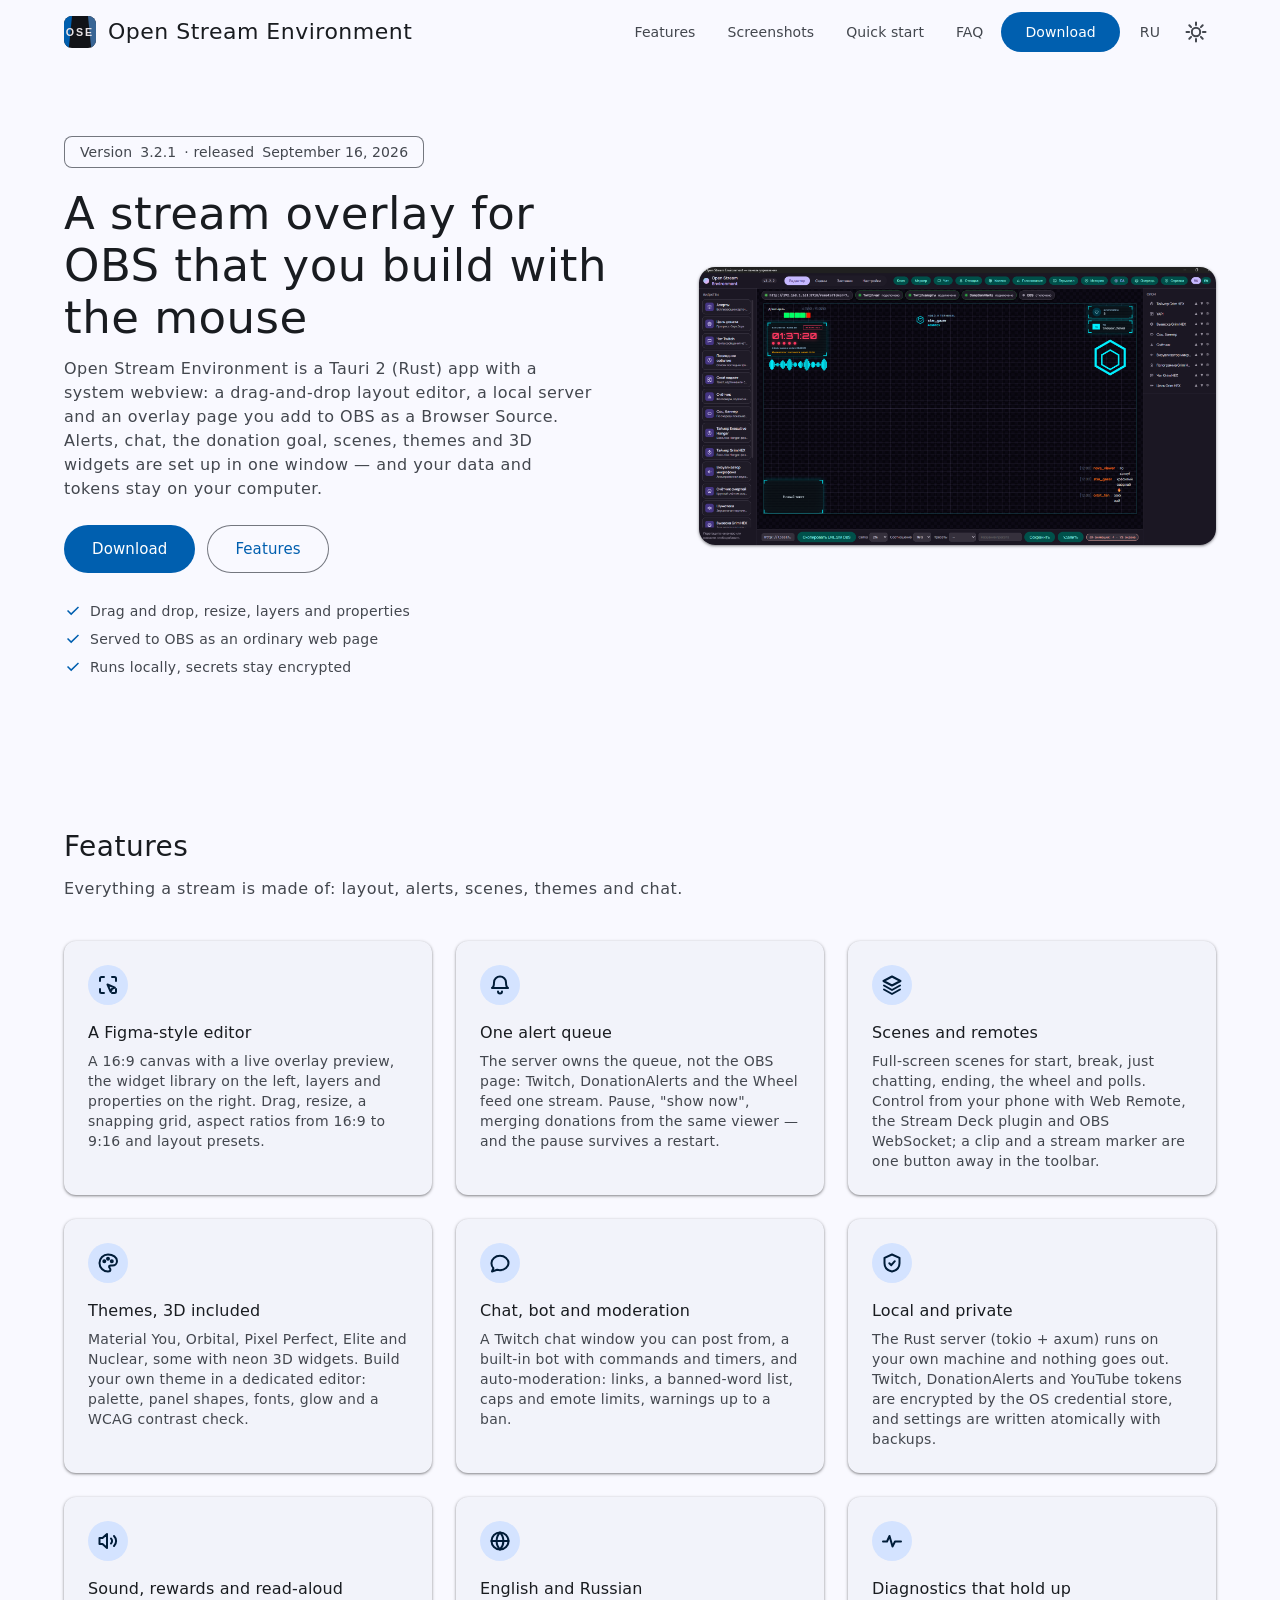
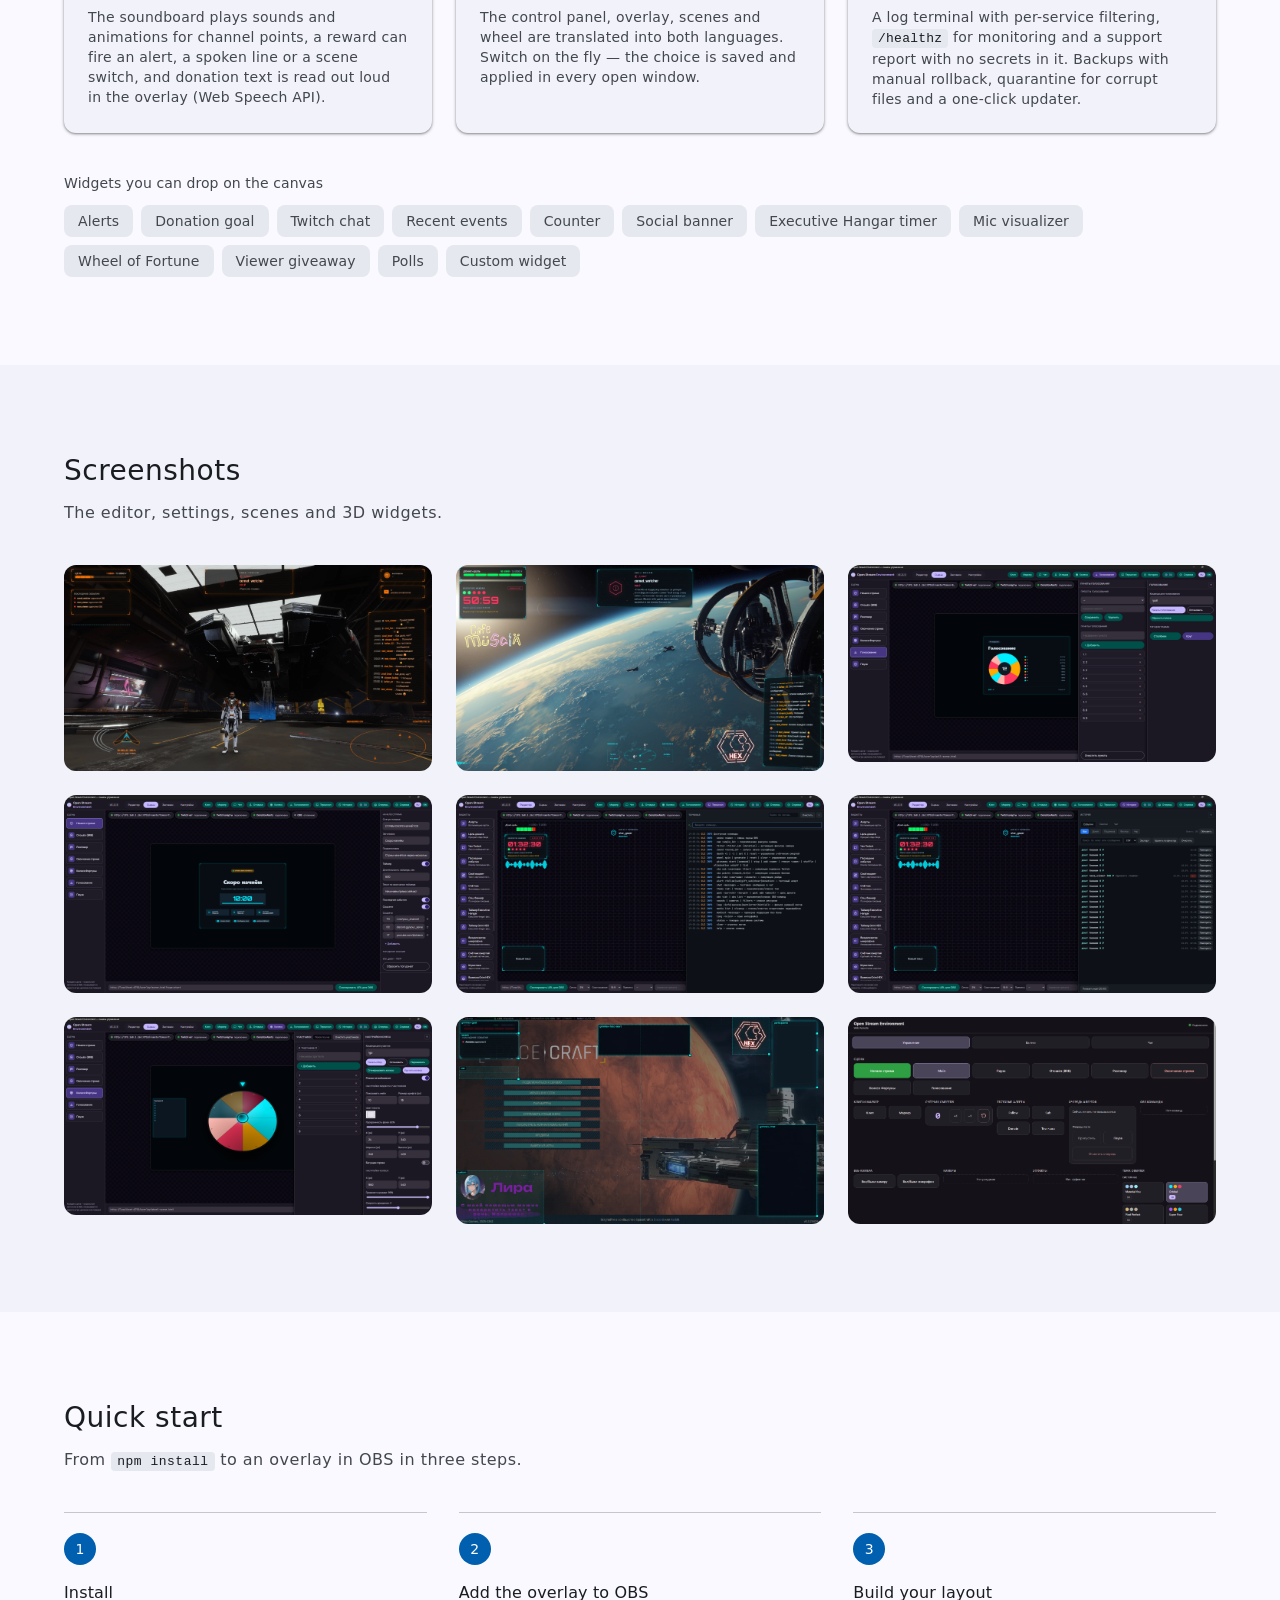
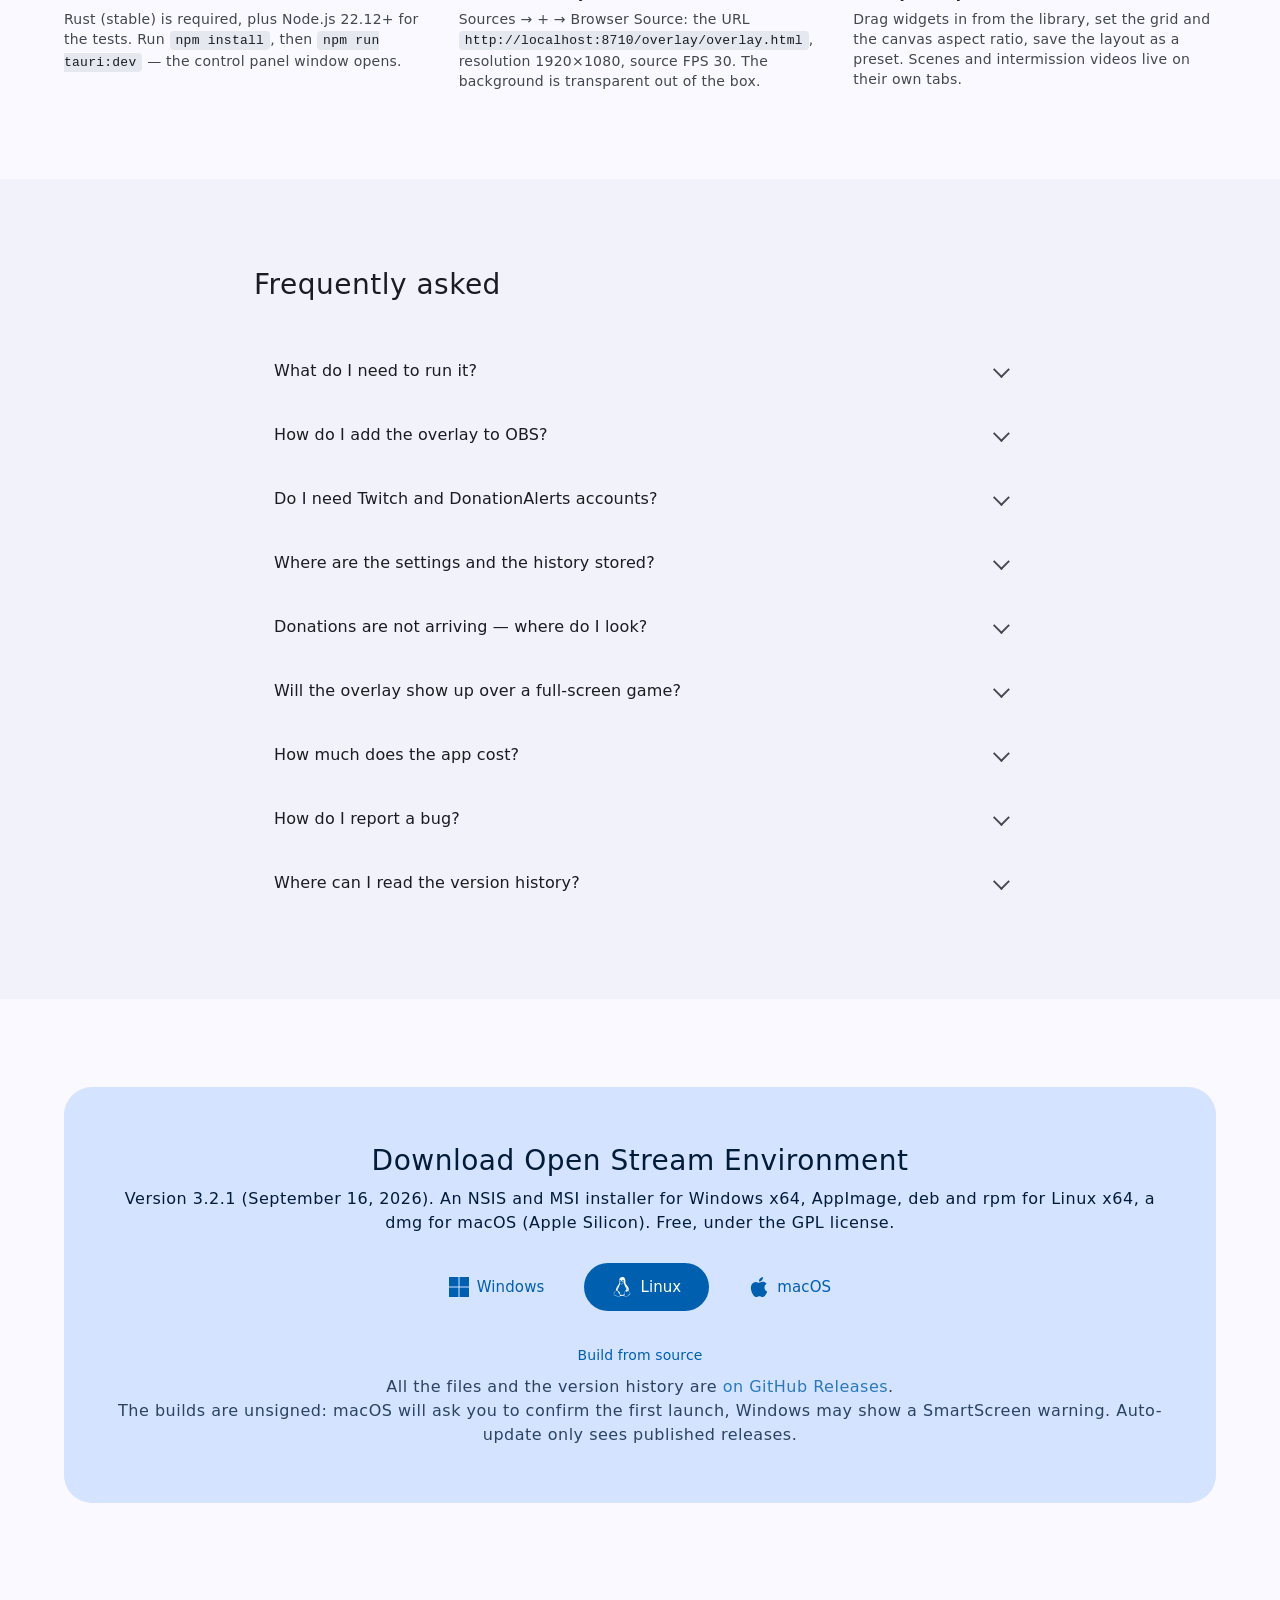
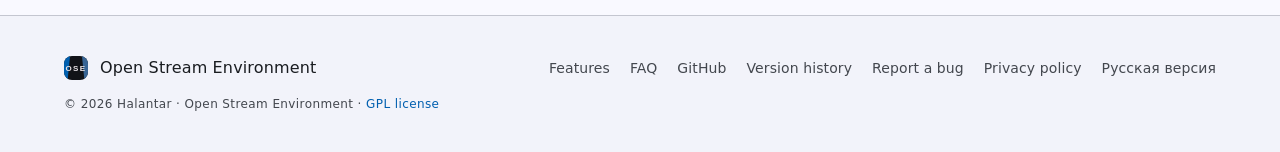
==== commit cbb82623: "Update the site for the Tauri 2 backend Electron/Express wording becomes Tauri 2 (Rust) with a syste" ====
--- a/en/index.html
+++ b/en/index.html
@@ -5,7 +5,7 @@
 <meta name="viewport" content="width=device-width, initial-scale=1">
 
 <title>Open Stream Environment — a visual stream overlay editor for OBS</title>
-<meta name="description" content="A stream overlay and a visual layout editor on Electron: alerts, chat, donation goal, scenes and 3D widgets. Served to OBS as a Browser Source.">
+<meta name="description" content="A stream overlay and a visual layout editor on Tauri 2 (Rust): alerts, chat, donation goal, scenes and 3D widgets. Served to OBS as a Browser Source.">
 <link rel="canonical" href="https://ose-overlay.ru/en/">
 <link rel="alternate" hreflang="ru" href="https://ose-overlay.ru/">
 <link rel="alternate" hreflang="en" href="https://ose-overlay.ru/en/">
@@ -54,7 +54,7 @@
   "operatingSystem": "Windows, Linux, macOS",
   "softwareVersion": "3.2.1",
   "author": { "@type": "Person", "name": "Halantar" },
-  "description": "A stream overlay in the style of Material Design 3 and a visual layout editor on Electron: alerts, chat, donation goal, scenes, themes and 3D widgets.",
+  "description": "A stream overlay in the style of Material Design 3 and a visual layout editor on Tauri 2 (Rust): alerts, chat, donation goal, scenes, themes and 3D widgets.",
   "license": "https://github.com/Halantar-git/open-stream-environment/blob/HEAD/LICENSE",
   "softwareRequirements": "Windows 10+, Linux, macOS (Apple Silicon)",
   "downloadUrl": "https://github.com/Halantar-git/open-stream-environment/releases/latest",
@@ -104,7 +104,7 @@
       <div class="hero-copy">
         <p class="badge">Version <span data-release-version>3.2.1</span> · released <span data-release-date>September 16, 2026</span></p>
         <h1>A stream overlay for OBS that you build with the mouse</h1>
-        <p class="lead">Open Stream Environment is an Electron app: a drag-and-drop layout editor, a local server and an overlay page you add to OBS as a Browser Source. Alerts, chat, the donation goal, scenes, themes and 3D widgets are set up in one window — and your data and tokens stay on your computer.</p>
+        <p class="lead">Open Stream Environment is a Tauri 2 (Rust) app with a system webview: a drag-and-drop layout editor, a local server and an overlay page you add to OBS as a Browser Source. Alerts, chat, the donation goal, scenes, themes and 3D widgets are set up in one window — and your data and tokens stay on your computer.</p>
 
         <div class="cta-row">
           <a class="btn btn-primary btn-lg" href="#download">Download</a>
@@ -171,7 +171,7 @@
         <article class="card">
           <div class="card-icon"><svg viewBox="0 0 24 24" aria-hidden="true"><path d="M12 3.5 4.5 6.8v5.4c0 4 3.1 7.2 7.5 8.3 4.4-1.1 7.5-4.3 7.5-8.3V6.8L12 3.5Z"/><path d="M9.3 12.2l2 2 3.5-4"/></svg></div>
           <h3>Local and private</h3>
-          <p>The Express and WebSocket server runs on your own machine and nothing goes out. Twitch, DonationAlerts and YouTube tokens are encrypted by the OS credential store, and settings are written atomically with backups.</p>
+          <p>The Rust server (tokio + axum) runs on your own machine and nothing goes out. Twitch, DonationAlerts and YouTube tokens are encrypted by the OS credential store, and settings are written atomically with backups.</p>
         </article>
 
         <article class="card">
@@ -221,8 +221,7 @@
         <p class="section-sub">The editor, settings, scenes and 3D widgets.</p>
       </header>
 
-      <!-- Screenshots converted to WebP from the OSE_pic folder.
-           Some alt texts come from file names — fix if a name is off. -->
+      <!-- Screenshots converted to WebP from the OSE_pic folder; alt texts verified against the author's description -->
       <div class="shots">
         <a class="shot" href="../assets/img/ed-3.webp" data-zoom>
           <img src="../assets/img/ed-3.webp" alt="Overlay in the Elite theme" loading="lazy" width="1919" height="1079">
@@ -234,7 +233,7 @@
           <img src="../assets/img/poll2.webp" alt="Poll scene: a live chart" loading="lazy" width="1920" height="1032">
         </a>
         <a class="shot" href="../assets/img/scene.webp" data-zoom>
-          <img src="../assets/img/scene.webp" alt="A full-screen scene for OBS" loading="lazy" width="1920" height="1032">
+          <img src="../assets/img/scene.webp" alt="The Scenes tab in the control panel" loading="lazy" width="1920" height="1032">
         </a>
         <a class="shot" href="../assets/img/term.webp" data-zoom>
           <img src="../assets/img/term.webp" alt="The log terminal in the control panel" loading="lazy" width="1920" height="1032">
@@ -246,7 +245,7 @@
           <img src="../assets/img/wheel-cfg.webp" alt="The open Wheel panel: giveaway settings" loading="lazy" width="1920" height="1032">
         </a>
         <a class="shot" href="../assets/img/hud-mode.webp" data-zoom>
-          <img src="../assets/img/hud-mode.webp" alt="HUD edit mode over a game" loading="lazy" width="1919" height="1079">
+          <img src="../assets/img/hud-mode.webp" alt="Editing widgets over the game" loading="lazy" width="1919" height="1079">
         </a>
         <a class="shot" href="../assets/img/remote-full.webp" data-zoom>
           <img src="../assets/img/remote-full.webp" alt="Web Remote open on a desktop monitor" loading="lazy" width="1919" height="1079">
@@ -267,7 +266,7 @@
         <li>
           <span class="step-num">1</span>
           <h3>Install</h3>
-          <p>Node.js 22.12+ is required. Run <code>npm install</code>, then <code>npm start</code> — the control panel window opens.</p>
+          <p>Rust (stable) is required, plus Node.js 22.12+ for the tests. Run <code>npm install</code>, then <code>npm run tauri:dev</code> — the control panel window opens.</p>
         </li>
         <li>
           <span class="step-num">2</span>
@@ -293,7 +292,7 @@
       <div class="faq">
         <details>
           <summary>What do I need to run it?</summary>
-          <p>From source you need Node.js 22.12+: <code>npm install</code>, then <code>npm start</code>. For everyday use grab a ready build: a Windows x64 installer, AppImage and deb for Linux x64, a dmg for macOS on Apple Silicon. There is no prebuilt file for Intel Macs.</p>
+          <p>From source you need Rust (stable): <code>npm install</code>, then <code>npm run tauri:dev</code> (Node.js 22.12+ is only for the tests and data scripts). For everyday use grab a ready build: for Windows x64 an NSIS <code>.exe</code> installer and an MSI, for Linux x64 AppImage, deb and rpm, for macOS a dmg on Apple Silicon. There is no prebuilt file for Intel Macs.</p>
         </details>
         <details>
           <summary>How do I add the overlay to OBS?</summary>
@@ -305,7 +304,7 @@
         </details>
         <details>
           <summary>Where are the settings and the history stored?</summary>
-          <p>On your computer only: <code>config.json</code> and <code>local-db.json</code> in the data directory (on Windows, <code>%APPDATA%\Open Stream Environment</code>). Event and chat history live in the append-only <code>local-db.jsonl</code> and <code>local-db.chat.jsonl</code>. Backups <code>.bak.0…2</code> are kept next to them, and a corrupt file goes to quarantine and is restored from a copy.</p>
+          <p>On your computer only: <code>config.json</code> and <code>local-db.json</code> in the data directory (on Windows, <code>%APPDATA%\com.openstreamenvironment.app</code>). Event and chat history live in the append-only <code>local-db.jsonl</code> and <code>local-db.chat.jsonl</code>. Backups <code>.bak.0…2</code> are kept next to them, and a corrupt file goes to quarantine and is restored from a copy.</p>
         </details>
         <details>
           <summary>Donations are not arriving — where do I look?</summary>
@@ -336,7 +335,7 @@
     <div class="wrap">
       <div class="cta-panel">
         <h2>Download Open Stream Environment</h2>
-        <p>Version <span data-release-version>3.2.1</span> (<span data-release-date>September 16, 2026</span>). A Windows x64 installer, AppImage and deb for Linux x64, a dmg for macOS (Apple Silicon). Free, under the GPL license.</p>
+        <p>Version <span data-release-version>3.2.1</span> (<span data-release-date>September 16, 2026</span>). An NSIS and MSI installer for Windows x64, AppImage, deb and rpm for Linux x64, a dmg for macOS (Apple Silicon). Free, under the GPL license.</p>
 
         <!-- Прямые ссылки на файлы релиза: адреса подставляет деплой, а main.js
              выделяет кнопку системы посетителя -->
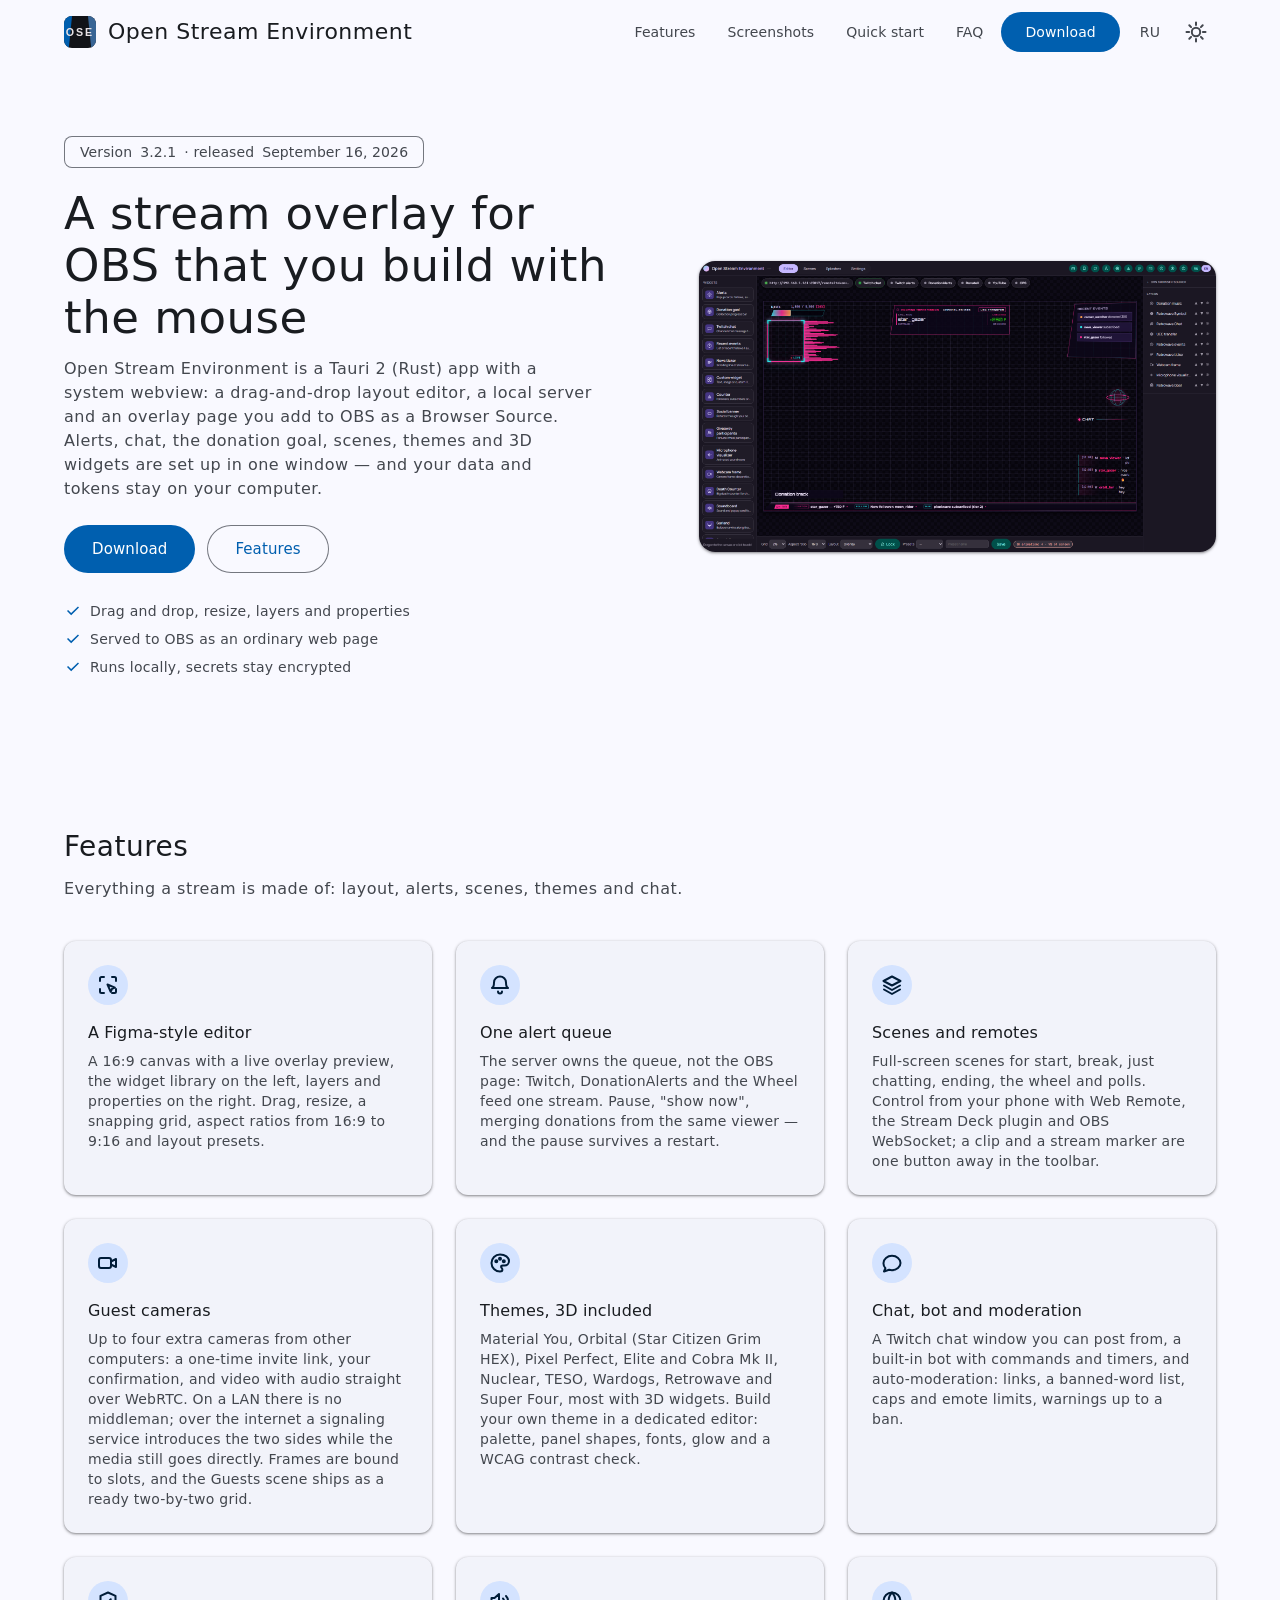
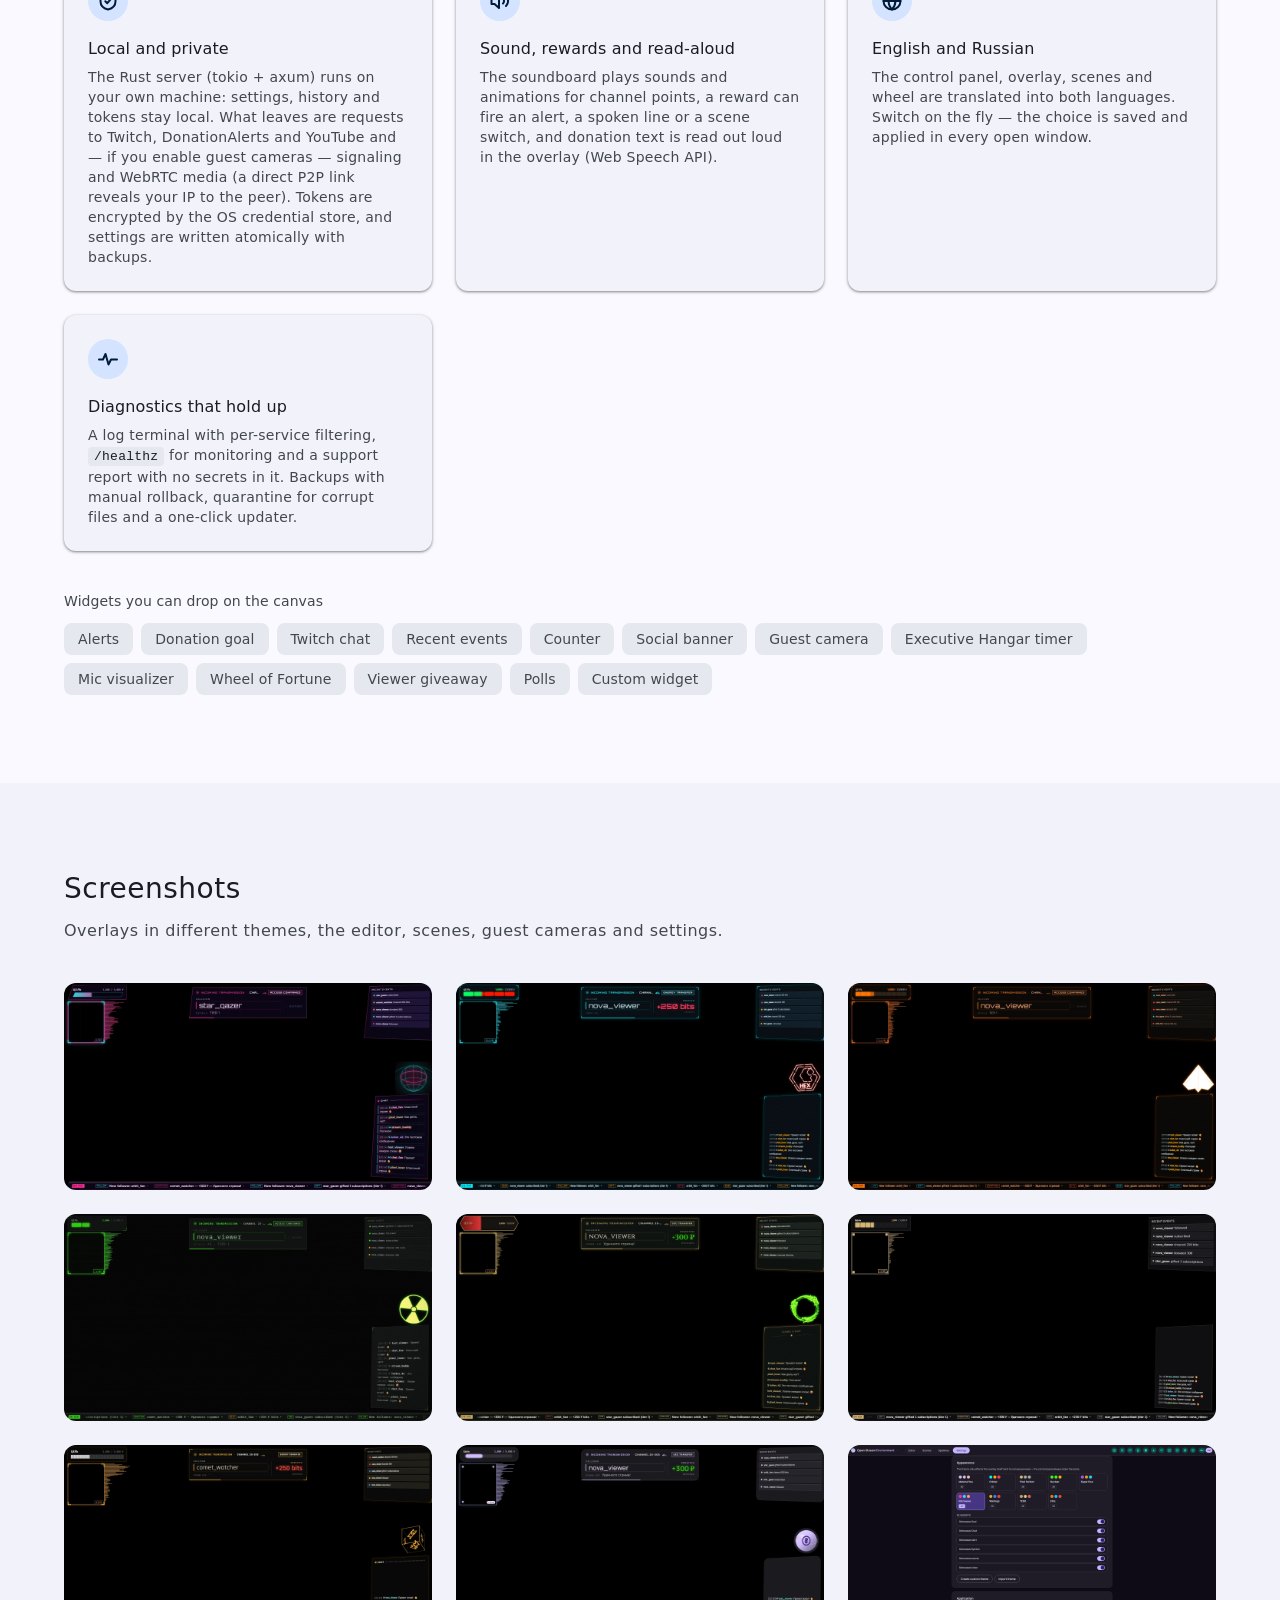
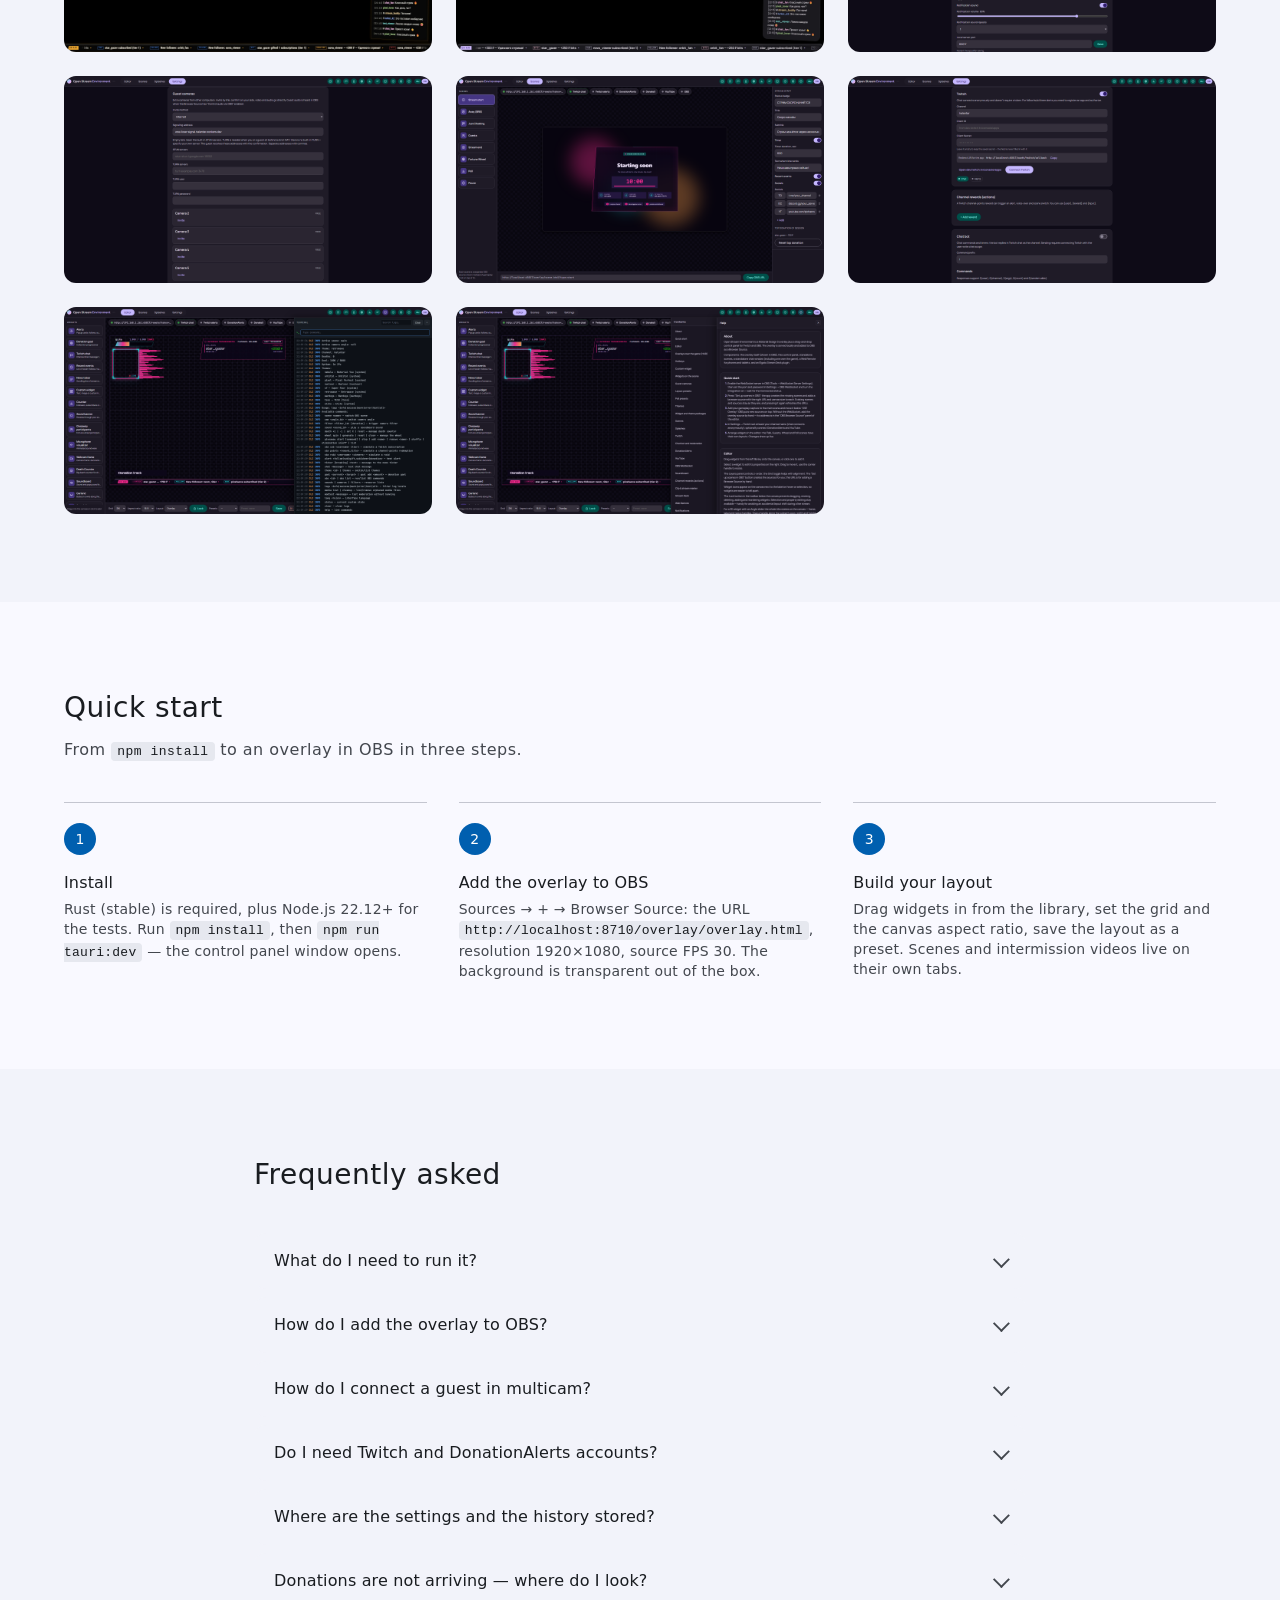
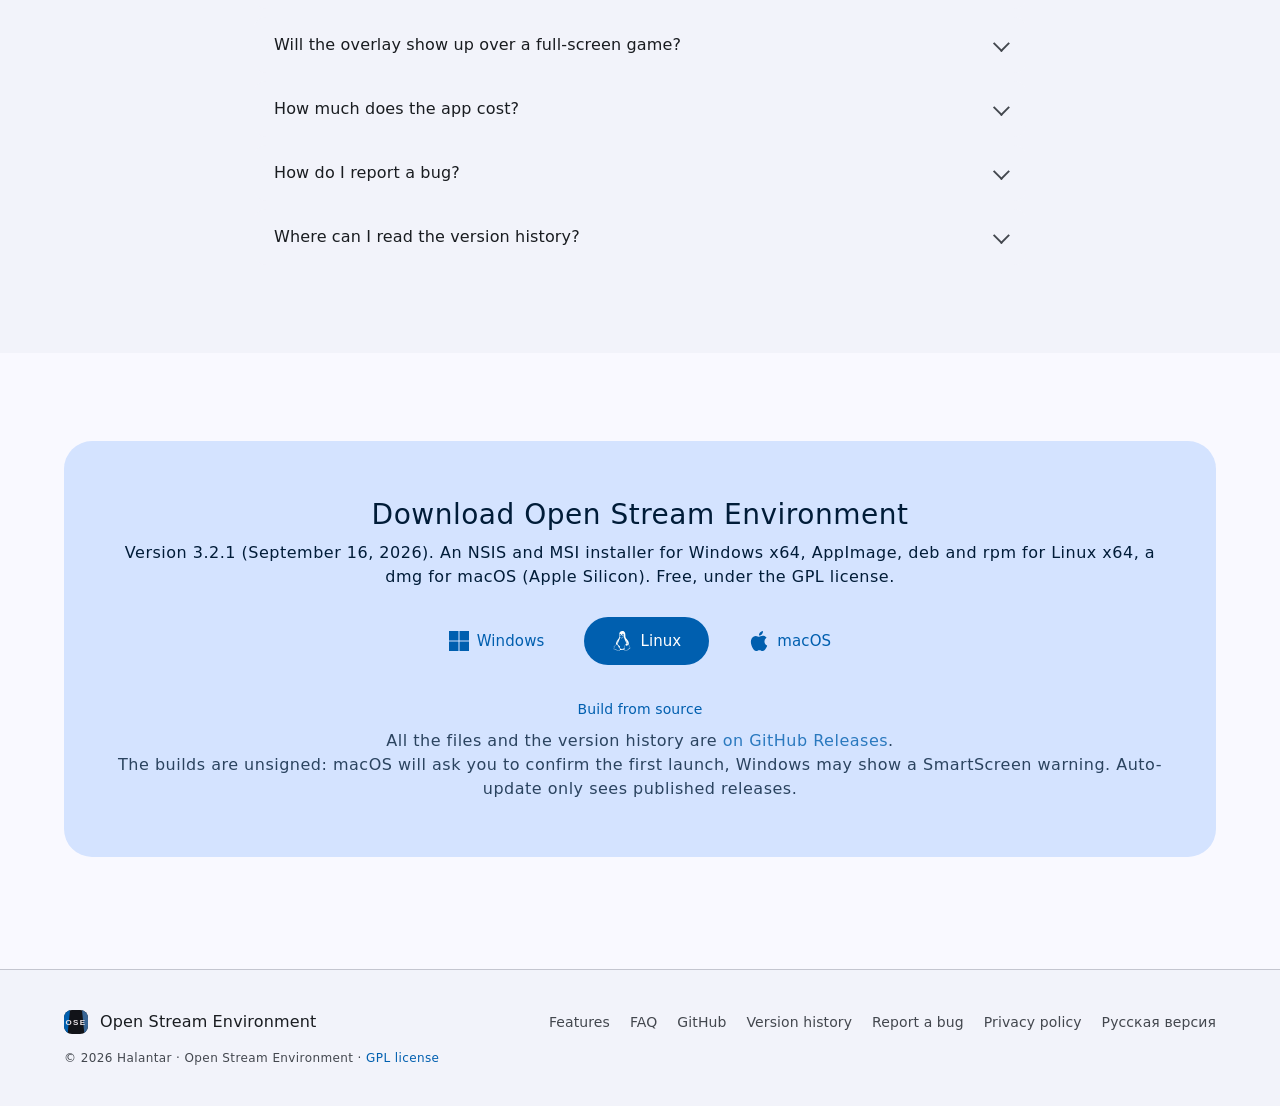
==== commit dd9dde8f: "Обновить сайт под 4.5.5 и заменить скриншоты Гостевые камеры и TURN, актуальный список тем и честная" ====
--- a/en/index.html
+++ b/en/index.html
@@ -5,7 +5,7 @@
 <meta name="viewport" content="width=device-width, initial-scale=1">
 
 <title>Open Stream Environment — a visual stream overlay editor for OBS</title>
-<meta name="description" content="A stream overlay and a visual layout editor on Tauri 2 (Rust): alerts, chat, donation goal, scenes and 3D widgets. Served to OBS as a Browser Source.">
+<meta name="description" content="A stream overlay and a visual layout editor on Tauri 2 (Rust): alerts, chat, donation goal, scenes, 3D widgets and guest cameras. Served to OBS as a Browser Source.">
 <link rel="canonical" href="https://ose-overlay.ru/en/">
 <link rel="alternate" hreflang="ru" href="https://ose-overlay.ru/">
 <link rel="alternate" hreflang="en" href="https://ose-overlay.ru/en/">
@@ -21,7 +21,7 @@
 <meta property="og:type" content="website">
 <meta property="og:site_name" content="Open Stream Environment">
 <meta property="og:title" content="Open Stream Environment — a visual stream overlay editor for OBS">
-<meta property="og:description" content="A stream overlay in the style of Material Design 3 and a drag-and-drop layout editor. Served to OBS as a Browser Source.">
+<meta property="og:description" content="A stream overlay in the style of Material Design 3, a drag-and-drop layout editor, guest cameras and 3D widgets. Served to OBS as a Browser Source.">
 <meta property="og:url" content="https://ose-overlay.ru/en/">
 <meta property="og:image" content="https://ose-overlay.ru/assets/img/og.png">
 <meta property="og:image:width" content="1200">
@@ -54,7 +54,7 @@
   "operatingSystem": "Windows, Linux, macOS",
   "softwareVersion": "3.2.1",
   "author": { "@type": "Person", "name": "Halantar" },
-  "description": "A stream overlay in the style of Material Design 3 and a visual layout editor on Tauri 2 (Rust): alerts, chat, donation goal, scenes, themes and 3D widgets.",
+  "description": "A stream overlay in the style of Material Design 3 and a visual layout editor on Tauri 2 (Rust): alerts, chat, donation goal, scenes, themes, 3D widgets and guest cameras.",
   "license": "https://github.com/Halantar-git/open-stream-environment/blob/HEAD/LICENSE",
   "softwareRequirements": "Windows 10+, Linux, macOS (Apple Silicon)",
   "downloadUrl": "https://github.com/Halantar-git/open-stream-environment/releases/latest",
@@ -121,8 +121,8 @@
       <!-- Визуал в hero: главный экран редактора -->
       <div class="hero-visual">
         <div class="mock">
-          <a class="shot-link" href="../assets/img/main.webp" data-zoom>
-            <img src="../assets/img/main.webp" alt="Layout editor: a 16:9 canvas with the overlay preview, the widget library on the left, layers and properties on the right" width="1920" height="1032" fetchpriority="high">
+          <a class="shot-link" href="../assets/img/en/editor.webp" data-zoom>
+            <img src="../assets/img/en/editor.webp" alt="Layout editor: a 16:9 canvas with the overlay preview in the Retrowave theme, the widget library on the left, layers and properties on the right" width="1920" height="1080" fetchpriority="high">
           </a>
         </div>
       </div>
@@ -157,9 +157,15 @@
         </article>
 
         <article class="card">
+          <div class="card-icon"><svg viewBox="0 0 24 24" aria-hidden="true"><rect x="3" y="7" width="12" height="10" rx="2"/><path d="M15 10.5 20 8v8l-5-2.5"/></svg></div>
+          <h3>Guest cameras</h3>
+          <p>Up to four extra cameras from other computers: a one-time invite link, your confirmation, and video with audio straight over WebRTC. On a LAN there is no middleman; over the internet a signaling service introduces the two sides while the media still goes directly. Frames are bound to slots, and the Guests scene ships as a ready two-by-two grid.</p>
+        </article>
+
+        <article class="card">
           <div class="card-icon"><svg viewBox="0 0 24 24" aria-hidden="true"><path d="M12 3.5a8.5 8.5 0 1 0 0 17c1.7 0 2.4-.9 2.4-1.8 0-1.6-1.3-1.9-1.3-2.8 0-.8.7-1.4 1.6-1.4h1.8a4.5 4.5 0 0 0 4.5-4.5c0-3.6-3.9-6.5-9-6.5Z"/><circle cx="8.3" cy="10.2" r="1"/><circle cx="12" cy="7.8" r="1"/><circle cx="15.8" cy="10.2" r="1"/></svg></div>
           <h3>Themes, 3D included</h3>
-          <p>Material You, Orbital, Pixel Perfect, Elite and Nuclear, some with neon 3D widgets. Build your own theme in a dedicated editor: palette, panel shapes, fonts, glow and a WCAG contrast check.</p>
+          <p>Material You, Orbital (Star Citizen Grim HEX), Pixel Perfect, Elite and Cobra Mk II, Nuclear, TESO, Wardogs, Retrowave and Super Four, most with 3D widgets. Build your own theme in a dedicated editor: palette, panel shapes, fonts, glow and a WCAG contrast check.</p>
         </article>
 
         <article class="card">
@@ -171,7 +177,7 @@
         <article class="card">
           <div class="card-icon"><svg viewBox="0 0 24 24" aria-hidden="true"><path d="M12 3.5 4.5 6.8v5.4c0 4 3.1 7.2 7.5 8.3 4.4-1.1 7.5-4.3 7.5-8.3V6.8L12 3.5Z"/><path d="M9.3 12.2l2 2 3.5-4"/></svg></div>
           <h3>Local and private</h3>
-          <p>The Rust server (tokio + axum) runs on your own machine and nothing goes out. Twitch, DonationAlerts and YouTube tokens are encrypted by the OS credential store, and settings are written atomically with backups.</p>
+          <p>The Rust server (tokio + axum) runs on your own machine: settings, history and tokens stay local. What leaves are requests to Twitch, DonationAlerts and YouTube and — if you enable guest cameras — signaling and WebRTC media (a direct P2P link reveals your IP to the peer). Tokens are encrypted by the OS credential store, and settings are written atomically with backups.</p>
         </article>
 
         <article class="card">
@@ -202,6 +208,7 @@
           <li class="chip">Recent events</li>
           <li class="chip">Counter</li>
           <li class="chip">Social banner</li>
+          <li class="chip">Guest camera</li>
           <li class="chip">Executive Hangar timer</li>
           <li class="chip">Mic visualizer</li>
           <li class="chip">Wheel of Fortune</li>
@@ -218,37 +225,52 @@
     <div class="wrap">
       <header class="section-head">
         <h2>Screenshots</h2>
-        <p class="section-sub">The editor, settings, scenes and 3D widgets.</p>
+        <p class="section-sub">Overlays in different themes, the editor, scenes, guest cameras and settings.</p>
       </header>
 
-      <!-- Screenshots converted to WebP from the OSE_pic folder; alt texts verified against the author's description -->
+      <!-- Screenshots captured from the app: the overlay on a black backdrop and the control panel, once per language -->
       <div class="shots">
-        <a class="shot" href="../assets/img/ed-3.webp" data-zoom>
-          <img src="../assets/img/ed-3.webp" alt="Overlay in the Elite theme" loading="lazy" width="1919" height="1079">
-        </a>
-        <a class="shot" href="../assets/img/stream-sc.webp" data-zoom>
-          <img src="../assets/img/stream-sc.webp" alt="Overlay in the Orbital theme" loading="lazy" width="1919" height="1079">
-        </a>
-        <a class="shot" href="../assets/img/poll2.webp" data-zoom>
-          <img src="../assets/img/poll2.webp" alt="Poll scene: a live chart" loading="lazy" width="1920" height="1032">
-        </a>
-        <a class="shot" href="../assets/img/scene.webp" data-zoom>
-          <img src="../assets/img/scene.webp" alt="The Scenes tab in the control panel" loading="lazy" width="1920" height="1032">
-        </a>
-        <a class="shot" href="../assets/img/term.webp" data-zoom>
-          <img src="../assets/img/term.webp" alt="The log terminal in the control panel" loading="lazy" width="1920" height="1032">
-        </a>
-        <a class="shot" href="../assets/img/history.webp" data-zoom>
-          <img src="../assets/img/history.webp" alt="The history window: events, sessions and chat" loading="lazy" width="1920" height="1032">
-        </a>
-        <a class="shot" href="../assets/img/wheel-cfg.webp" data-zoom>
-          <img src="../assets/img/wheel-cfg.webp" alt="The open Wheel panel: giveaway settings" loading="lazy" width="1920" height="1032">
-        </a>
-        <a class="shot" href="../assets/img/hud-mode.webp" data-zoom>
-          <img src="../assets/img/hud-mode.webp" alt="Editing widgets over the game" loading="lazy" width="1919" height="1079">
-        </a>
-        <a class="shot" href="../assets/img/remote-full.webp" data-zoom>
-          <img src="../assets/img/remote-full.webp" alt="Web Remote open on a desktop monitor" loading="lazy" width="1919" height="1079">
+        <a class="shot" href="../assets/img/en/overlay-retrowave.webp" data-zoom>
+          <img src="../assets/img/en/overlay-retrowave.webp" alt="Overlay in the Retrowave theme: donation goal, donation card, recent events, chat and news ticker" loading="lazy" width="1920" height="1080">
+        </a>
+        <a class="shot" href="../assets/img/en/overlay-orbital.webp" data-zoom>
+          <img src="../assets/img/en/overlay-orbital.webp" alt="Overlay in the Orbital theme with Grim HEX 3D widgets" loading="lazy" width="1920" height="1080">
+        </a>
+        <a class="shot" href="../assets/img/en/overlay-elite.webp" data-zoom>
+          <img src="../assets/img/en/overlay-elite.webp" alt="Overlay in the Elite theme with Cobra Mk II 3D widgets" loading="lazy" width="1920" height="1080">
+        </a>
+        <a class="shot" href="../assets/img/en/overlay-nuclear.webp" data-zoom>
+          <img src="../assets/img/en/overlay-nuclear.webp" alt="Overlay in the Nuclear theme" loading="lazy" width="1920" height="1080">
+        </a>
+        <a class="shot" href="../assets/img/en/overlay-teso.webp" data-zoom>
+          <img src="../assets/img/en/overlay-teso.webp" alt="Overlay in the TESO theme" loading="lazy" width="1920" height="1080">
+        </a>
+        <a class="shot" href="../assets/img/en/overlay-pixel.webp" data-zoom>
+          <img src="../assets/img/en/overlay-pixel.webp" alt="Overlay in the Pixel Perfect theme" loading="lazy" width="1920" height="1080">
+        </a>
+        <a class="shot" href="../assets/img/en/overlay-wardogs.webp" data-zoom>
+          <img src="../assets/img/en/overlay-wardogs.webp" alt="Overlay in the Wardogs theme" loading="lazy" width="1920" height="1080">
+        </a>
+        <a class="shot" href="../assets/img/en/overlay-nebula.webp" data-zoom>
+          <img src="../assets/img/en/overlay-nebula.webp" alt="Overlay in the Material You theme" loading="lazy" width="1920" height="1080">
+        </a>
+        <a class="shot" href="../assets/img/en/themes.webp" data-zoom>
+          <img src="../assets/img/en/themes.webp" alt="Settings, Appearance section: the theme grid and 3D widget switches" loading="lazy" width="1920" height="1080">
+        </a>
+        <a class="shot" href="../assets/img/en/guests.webp" data-zoom>
+          <img src="../assets/img/en/guests.webp" alt="Guest cameras: invite mode, signaling address, STUN and TURN, camera slots" loading="lazy" width="1920" height="1080">
+        </a>
+        <a class="shot" href="../assets/img/en/scenes.webp" data-zoom>
+          <img src="../assets/img/en/scenes.webp" alt="The Scenes tab: the scene list, the Starting soon preview and its settings" loading="lazy" width="1920" height="1080">
+        </a>
+        <a class="shot" href="../assets/img/en/integrations.webp" data-zoom>
+          <img src="../assets/img/en/integrations.webp" alt="Twitch settings: channel, app, channel rewards and the chat bot" loading="lazy" width="1920" height="1080">
+        </a>
+        <a class="shot" href="../assets/img/en/terminal.webp" data-zoom>
+          <img src="../assets/img/en/terminal.webp" alt="The panel terminal with the output of the status, themes and help commands" loading="lazy" width="1920" height="1080">
+        </a>
+        <a class="shot" href="../assets/img/en/help.webp" data-zoom>
+          <img src="../assets/img/en/help.webp" alt="Help by section: about the app, quick start, the editor" loading="lazy" width="1920" height="1080">
         </a>
       </div>
     </div>
@@ -299,6 +321,10 @@
           <p>The overlay is an ordinary web page, so in OBS it is a Browser Source: the URL <code>http://localhost:8710/overlay/overlay.html</code>, resolution 1920×1080, source FPS 30. Turn on "Shutdown source when not visible" — hidden scenes then fall asleep completely.</p>
         </details>
         <details>
+          <summary>How do I connect a guest in multicam?</summary>
+          <p>In Settings → Guest cameras create an invite for a slot and send the link to the guest — they paste it into OSE and you press Allow. On a LAN the connection is direct; over the internet you need a signaling service, but the media still goes directly. If either side sits behind a symmetric NAT or CGNAT (mobile internet), the direct path will not form: the TURN fields are there, but no relay is bundled — you need your own server, for example coturn. A VPN gets in the way too: its exit usually behaves as a symmetric NAT.</p>
+        </details>
+        <details>
           <summary>Do I need Twitch and DonationAlerts accounts?</summary>
           <p>Chat is read anonymously — the channel name is enough. Alerts for follows, subscriptions, bits and donations need your own apps: a Client ID and Client Secret from dev.twitch.tv and donationalerts.com, plus authorization. Posting to chat also needs Twitch connected.</p>
         </details>
@@ -316,7 +342,7 @@
         </details>
         <details>
           <summary>How much does the app cost?</summary>
-          <p>Nothing. The project is open and distributed under the GPL license — the code, the builds and the change history live in the <a href="https://github.com/Halantar-git/open-stream-environment">repository on GitHub</a>.</p>
+          <p>Nothing. The project is open, distributed under the GPL license, and uses only open, free resources — the code, the builds and the change history live in the <a href="https://github.com/Halantar-git/open-stream-environment">repository on GitHub</a>.</p>
         </details>
         <details>
           <summary>How do I report a bug?</summary>
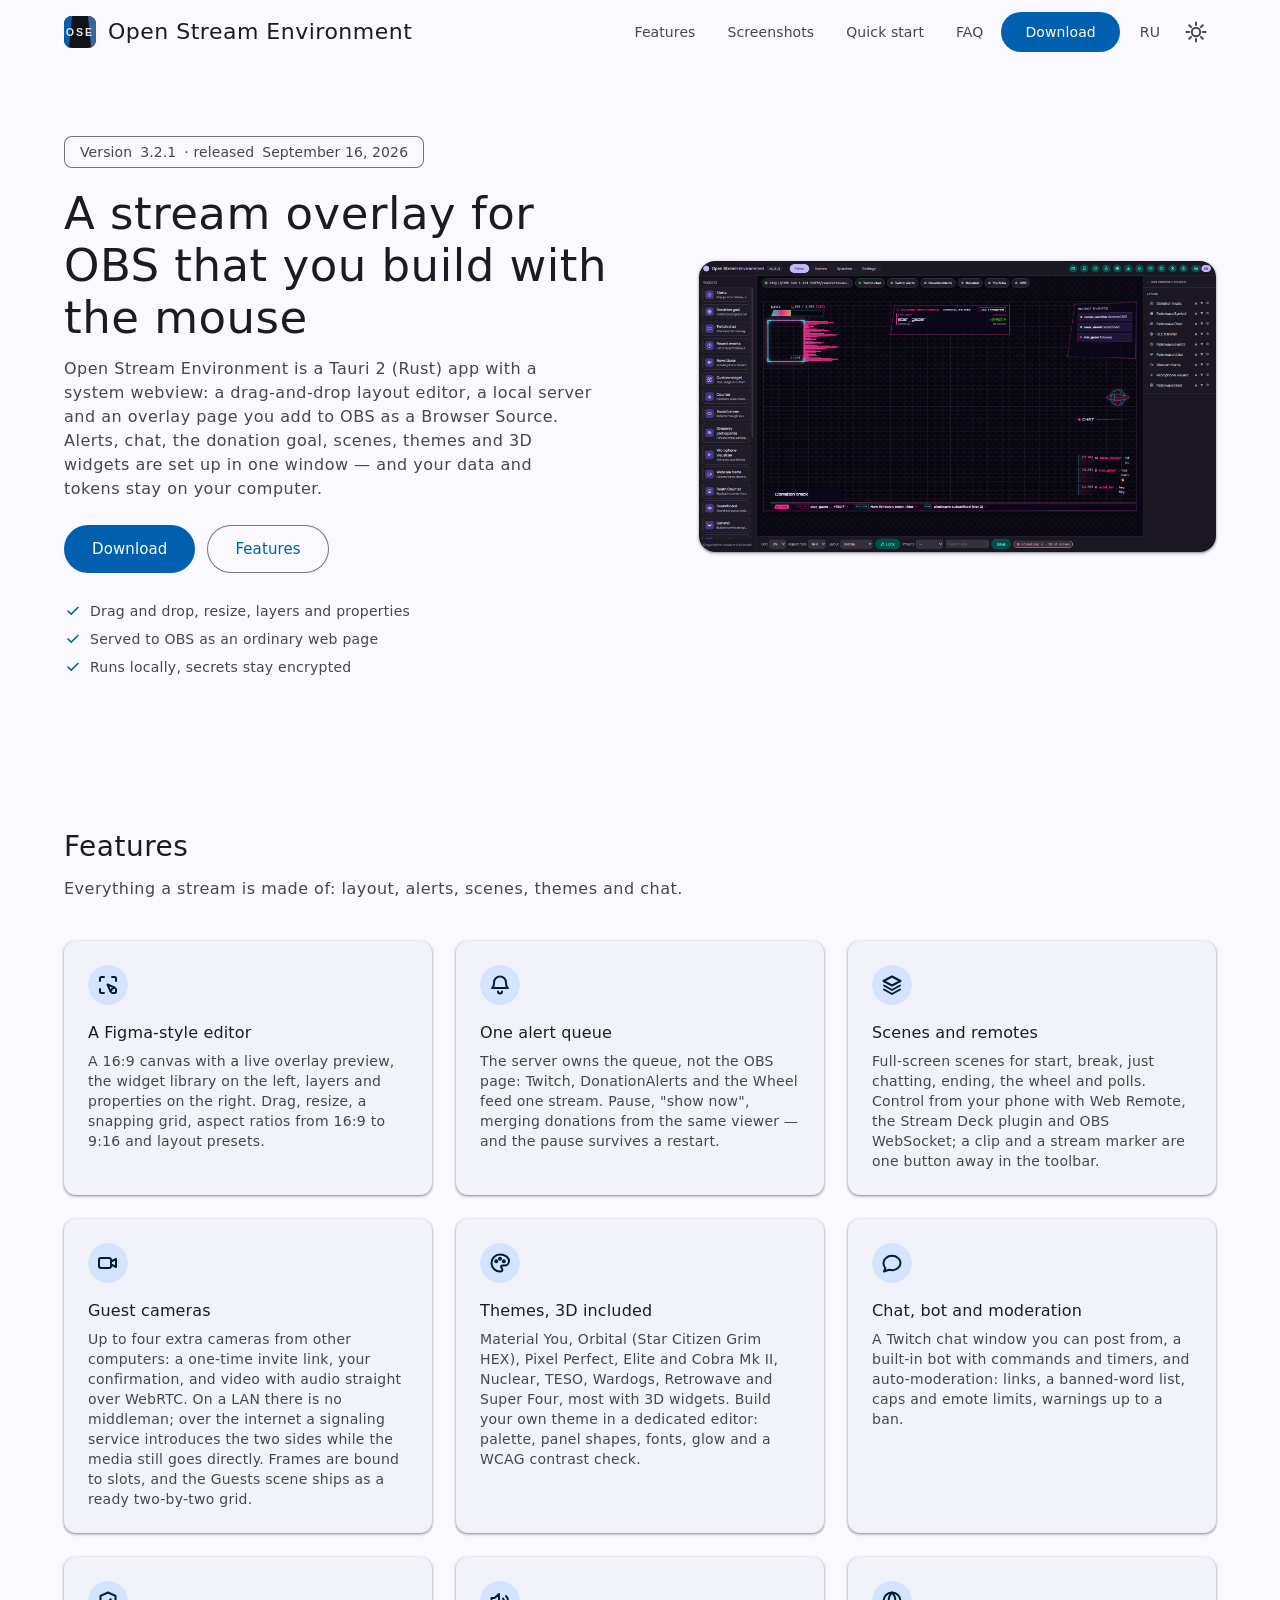
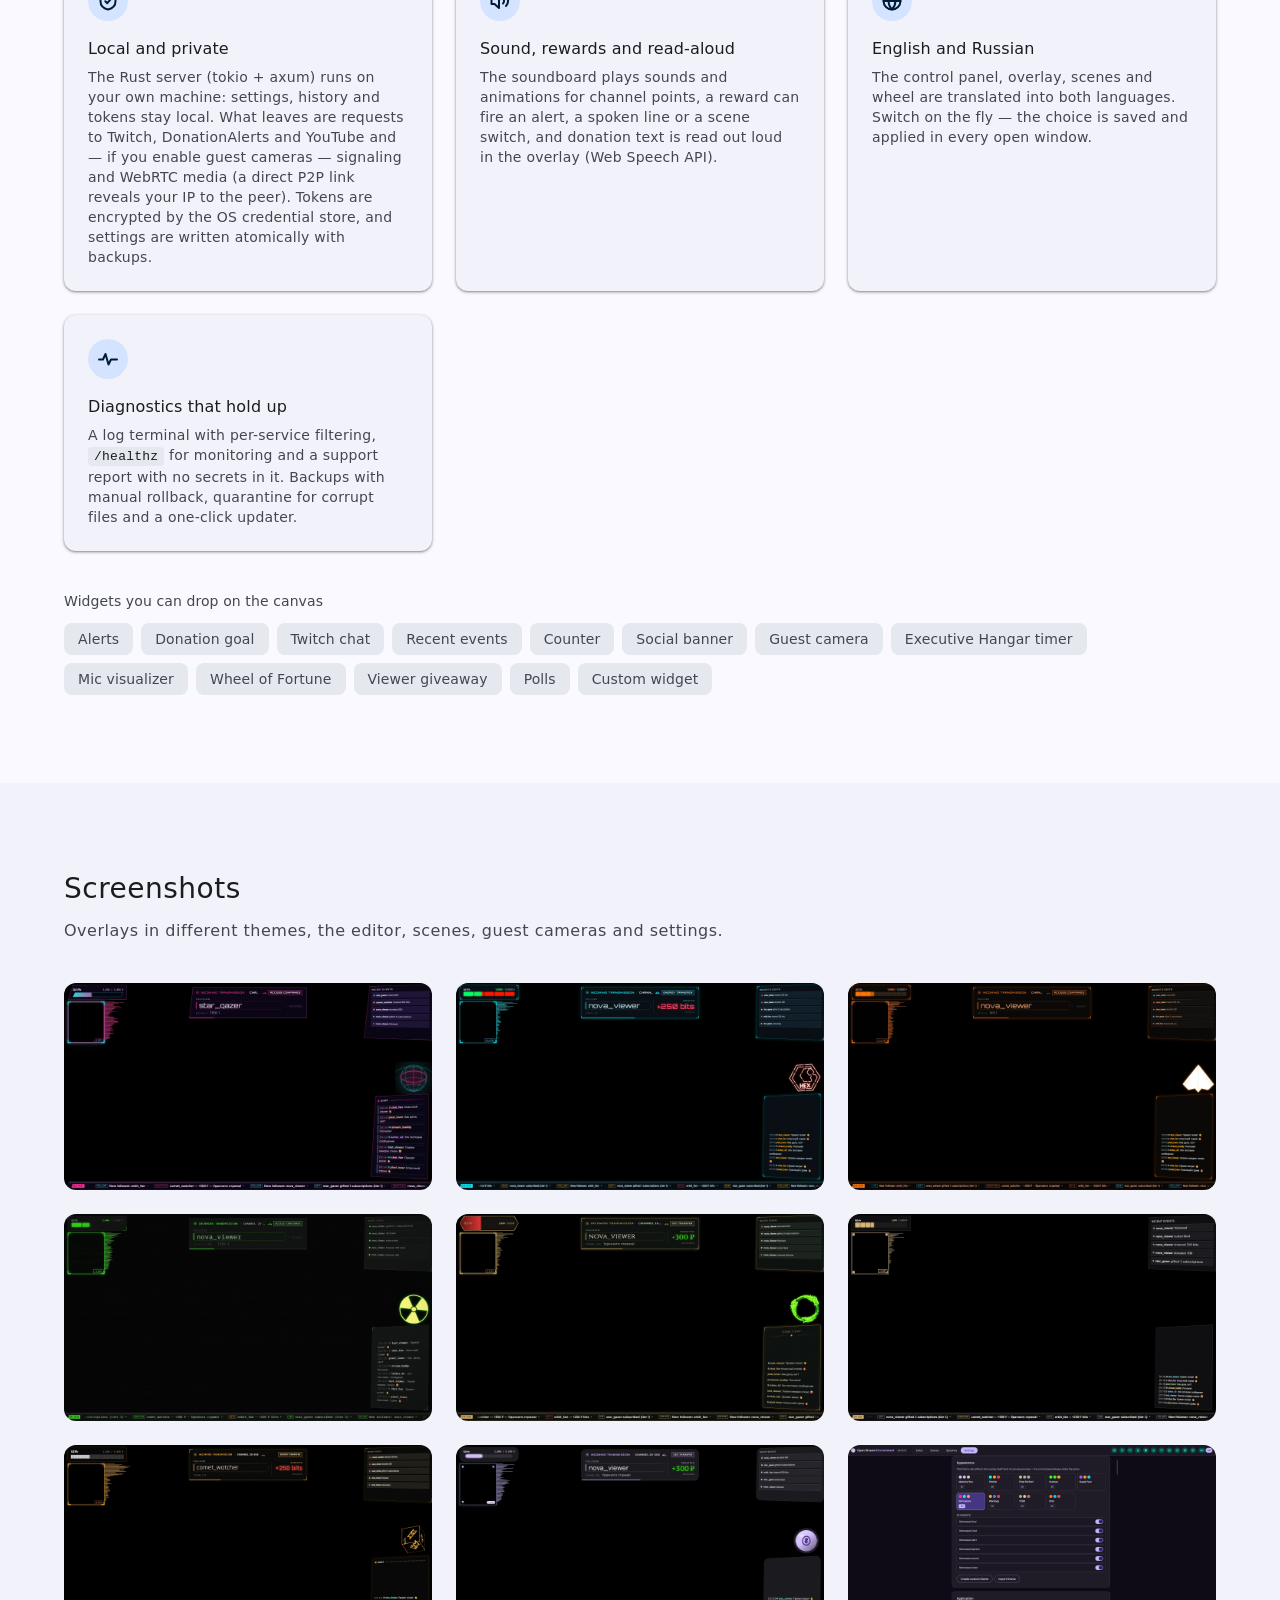
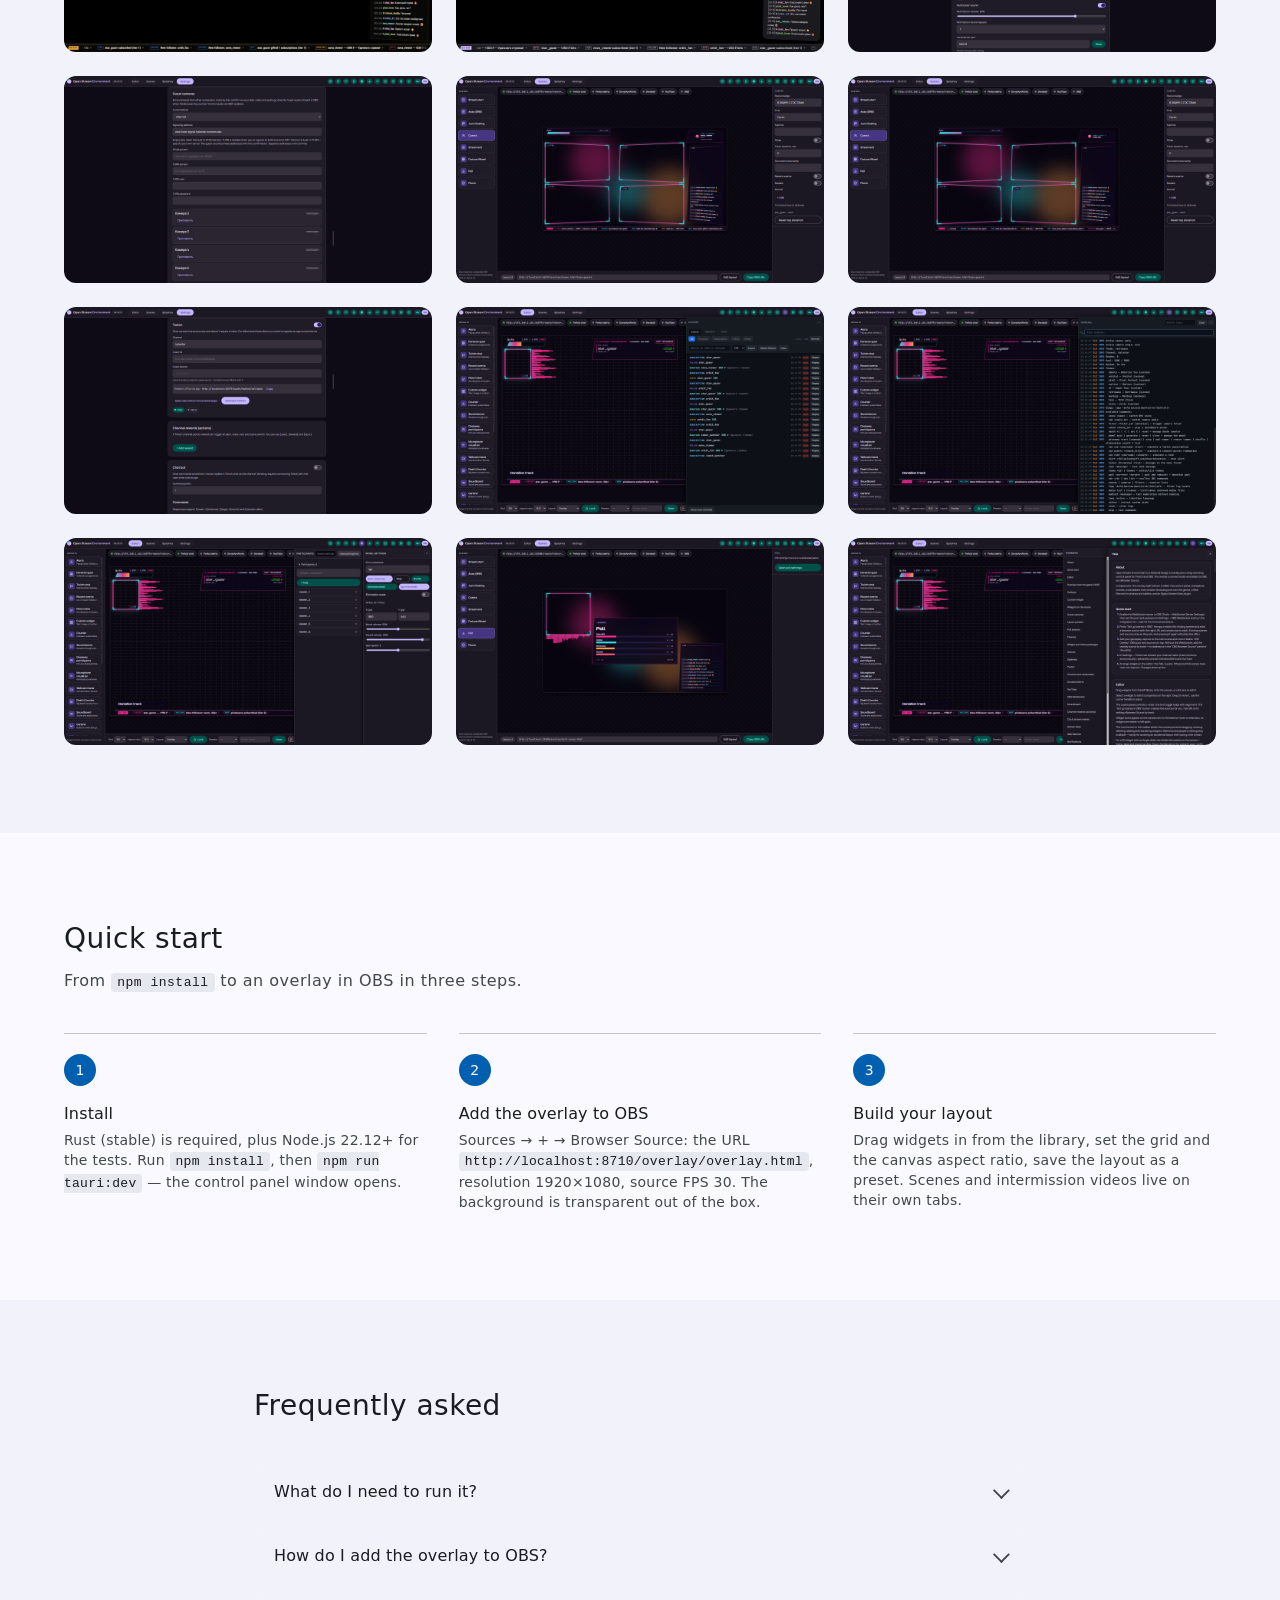
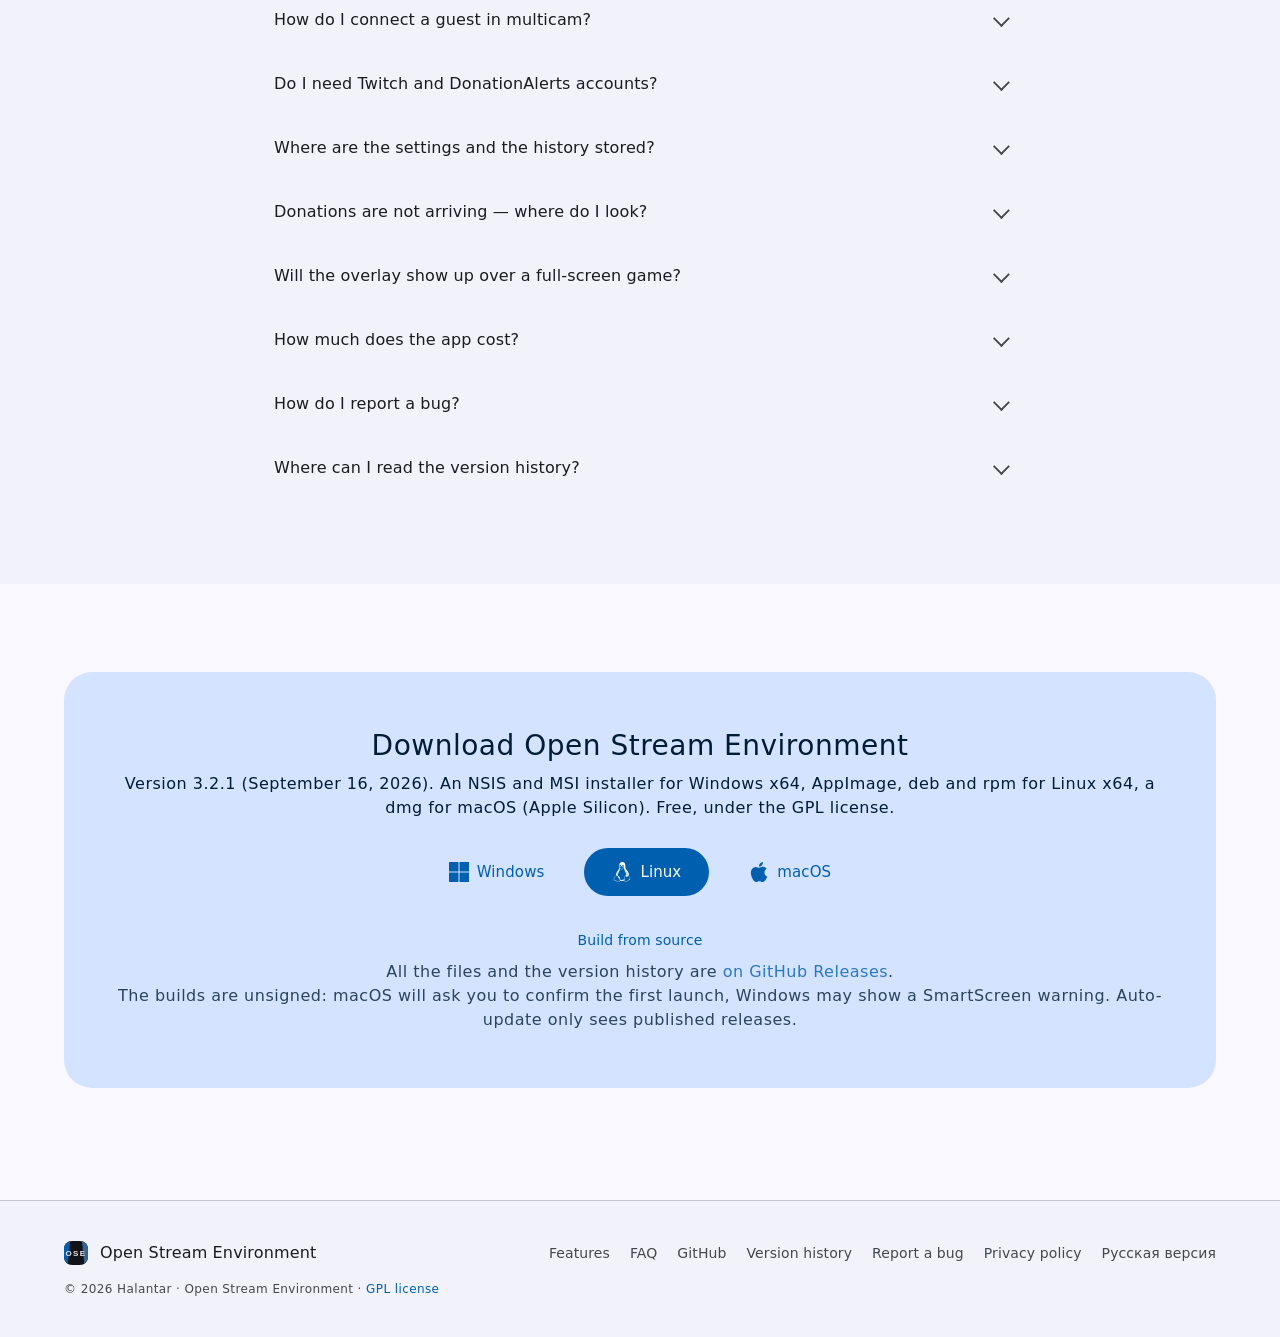
==== commit 7d5ac83c: "Добавить снимки истории, колеса, опроса и сцены гостей Панель снята из окна приложения, а не из брау" ====
--- a/en/index.html
+++ b/en/index.html
@@ -261,13 +261,25 @@
           <img src="../assets/img/en/guests.webp" alt="Guest cameras: invite mode, signaling address, STUN and TURN, camera slots" loading="lazy" width="1920" height="1080">
         </a>
         <a class="shot" href="../assets/img/en/scenes.webp" data-zoom>
-          <img src="../assets/img/en/scenes.webp" alt="The Scenes tab: the scene list, the Starting soon preview and its settings" loading="lazy" width="1920" height="1080">
+          <img src="../assets/img/en/scenes.webp" alt="Scenes: the Starting soon preview and its settings" loading="lazy" width="1920" height="1080">
+        </a>
+        <a class="shot" href="../assets/img/en/scene-guests.webp" data-zoom>
+          <img src="../assets/img/en/scene-guests.webp" alt="The Guests scene: four camera slots and its settings" loading="lazy" width="1920" height="1080">
         </a>
         <a class="shot" href="../assets/img/en/integrations.webp" data-zoom>
           <img src="../assets/img/en/integrations.webp" alt="Twitch settings: channel, app, channel rewards and the chat bot" loading="lazy" width="1920" height="1080">
         </a>
+        <a class="shot" href="../assets/img/en/history.webp" data-zoom>
+          <img src="../assets/img/en/history.webp" alt="Stream history: events, with test entries marked" loading="lazy" width="1920" height="1080">
+        </a>
         <a class="shot" href="../assets/img/en/terminal.webp" data-zoom>
           <img src="../assets/img/en/terminal.webp" alt="The panel terminal with the output of the status, themes and help commands" loading="lazy" width="1920" height="1080">
+        </a>
+        <a class="shot" href="../assets/img/en/wheel.webp" data-zoom>
+          <img src="../assets/img/en/wheel.webp" alt="The Wheel panel: giveaway participants and wheel settings" loading="lazy" width="1920" height="1080">
+        </a>
+        <a class="shot" href="../assets/img/en/poll.webp" data-zoom>
+          <img src="../assets/img/en/poll.webp" alt="The Poll scene: a live result chart" loading="lazy" width="1920" height="1080">
         </a>
         <a class="shot" href="../assets/img/en/help.webp" data-zoom>
           <img src="../assets/img/en/help.webp" alt="Help by section: about the app, quick start, the editor" loading="lazy" width="1920" height="1080">
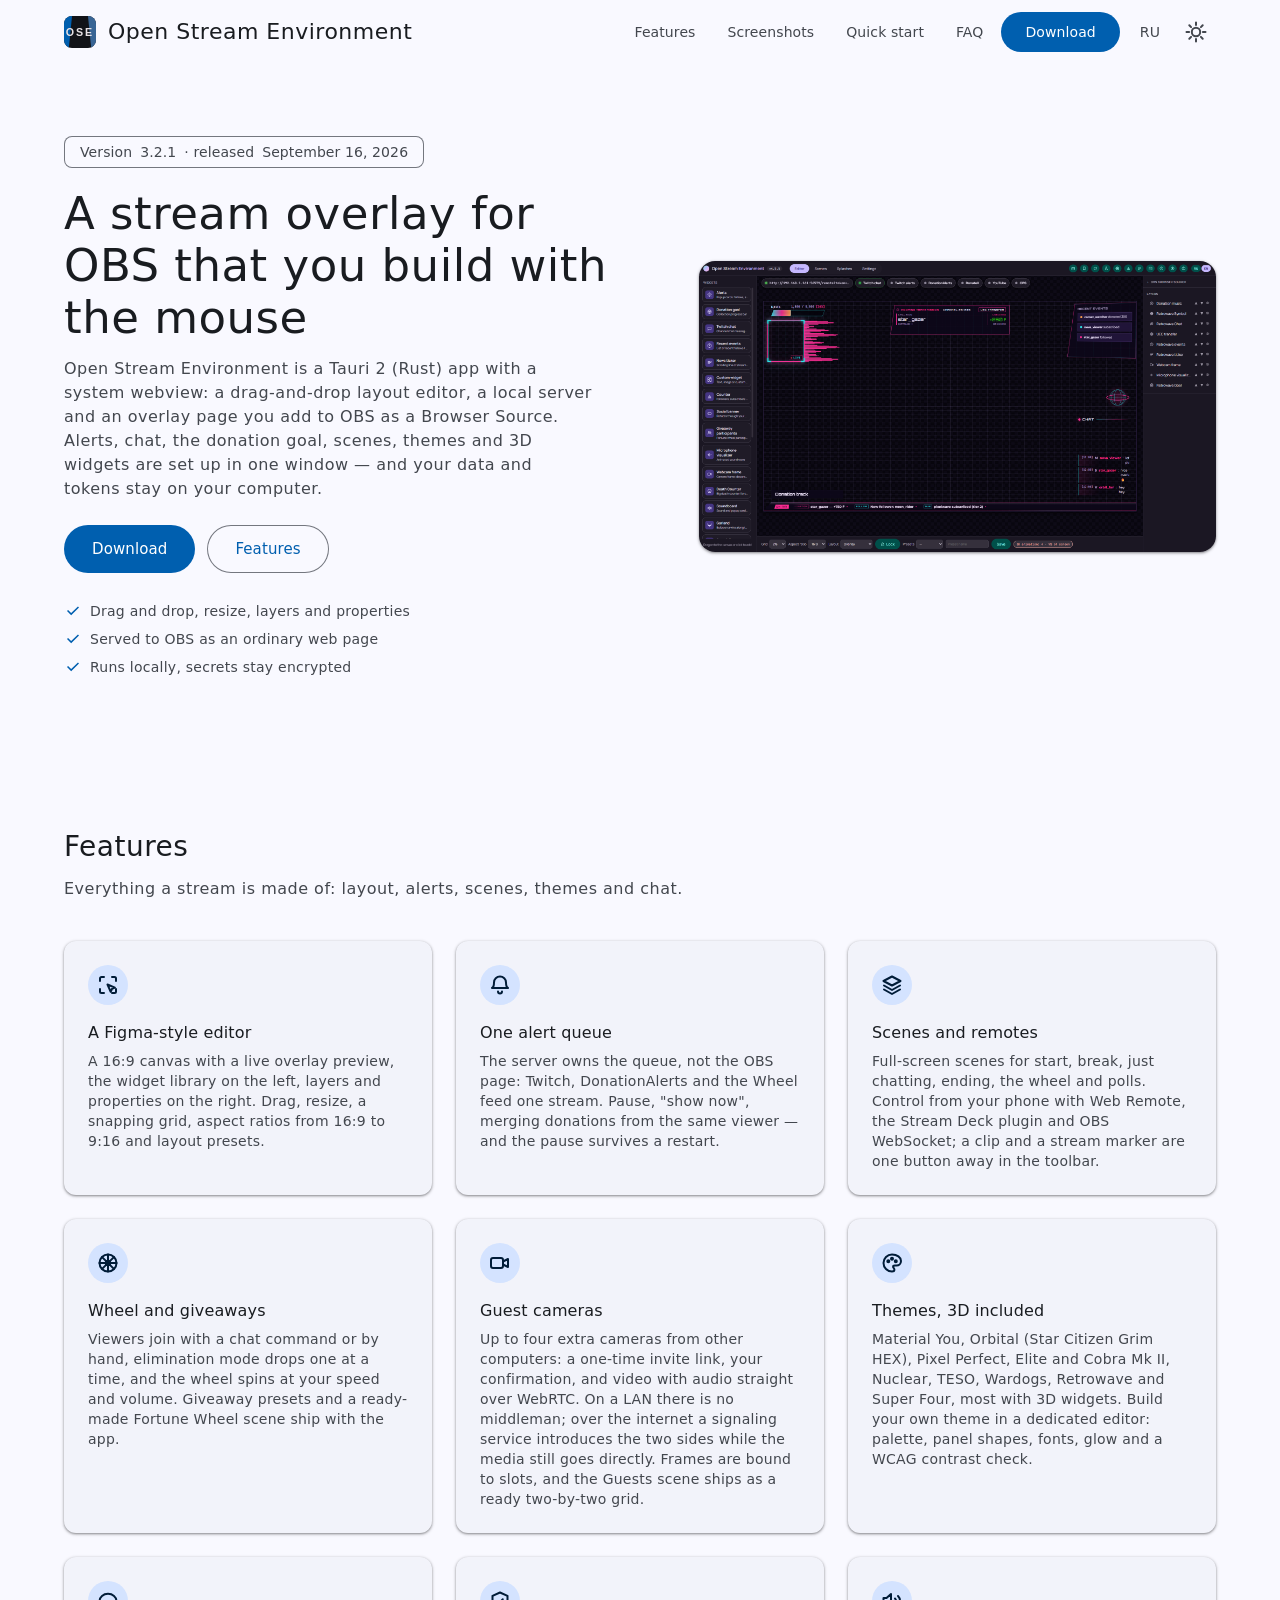
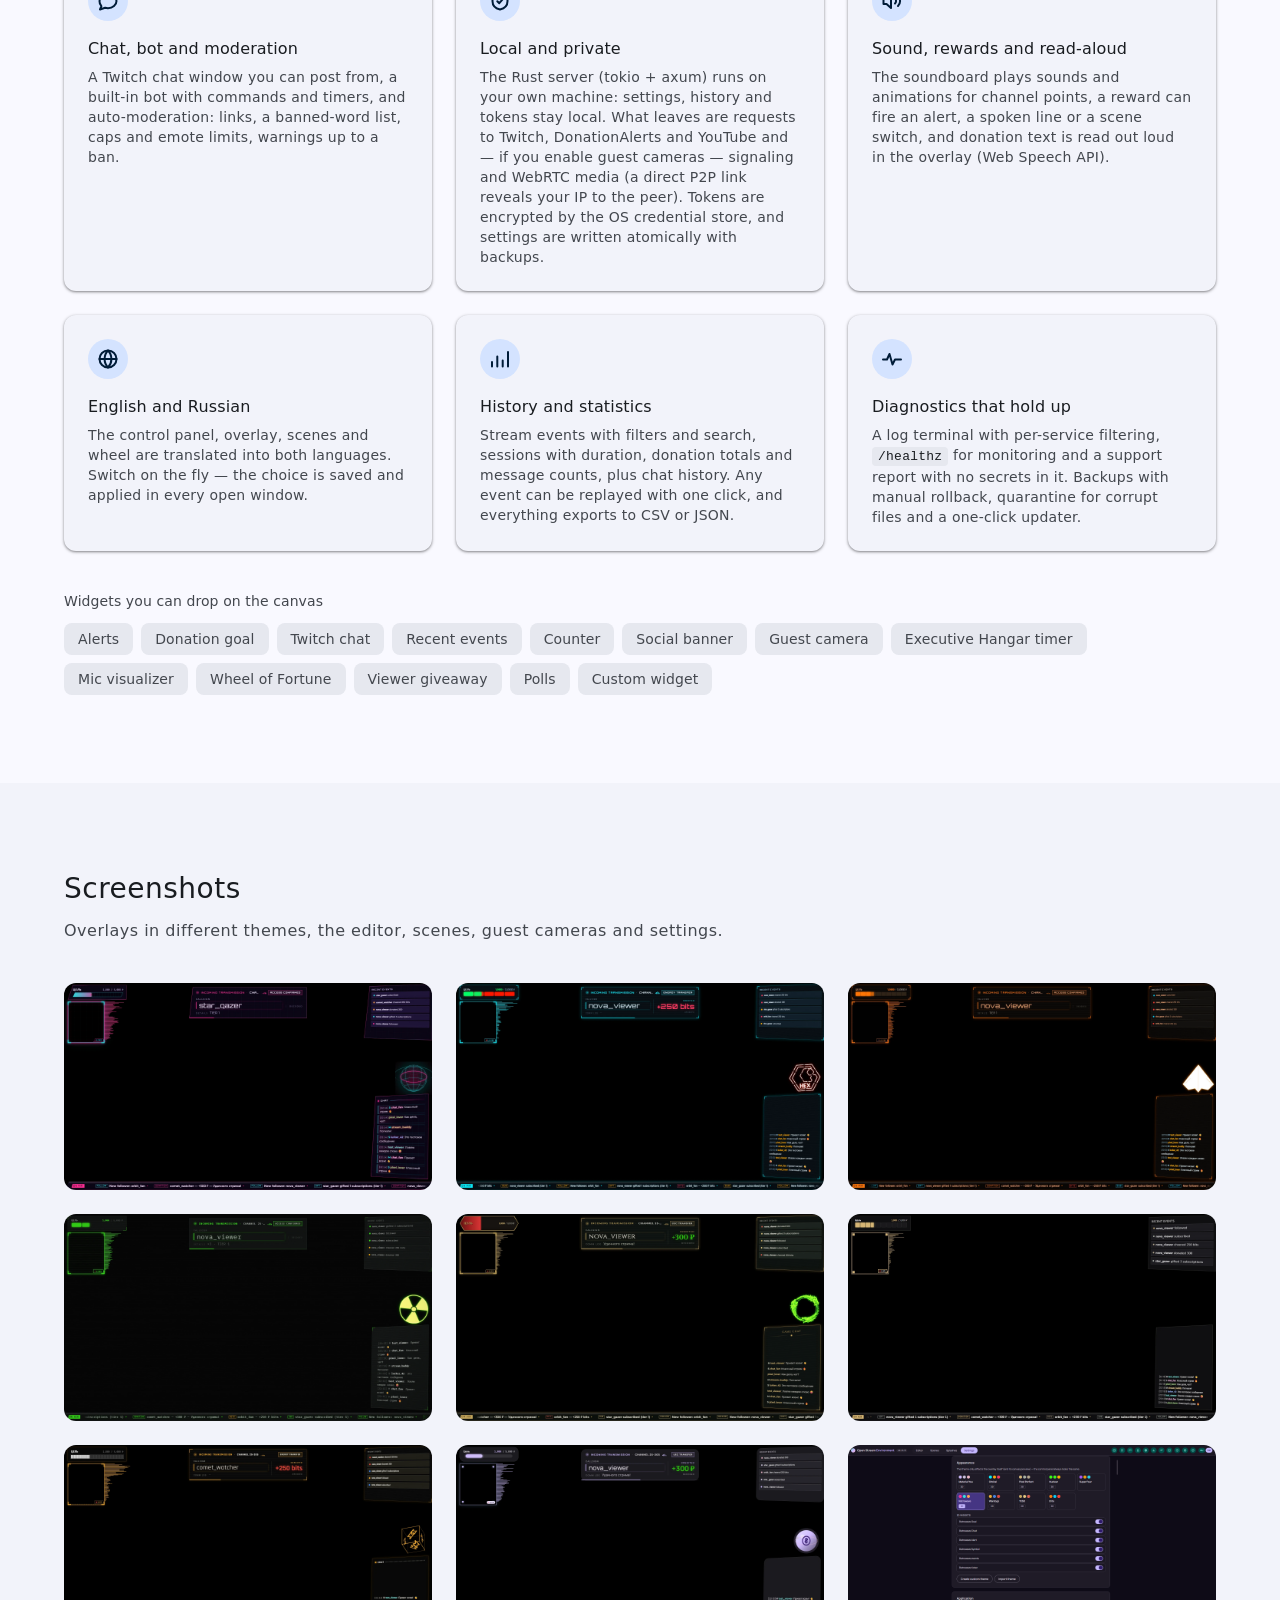
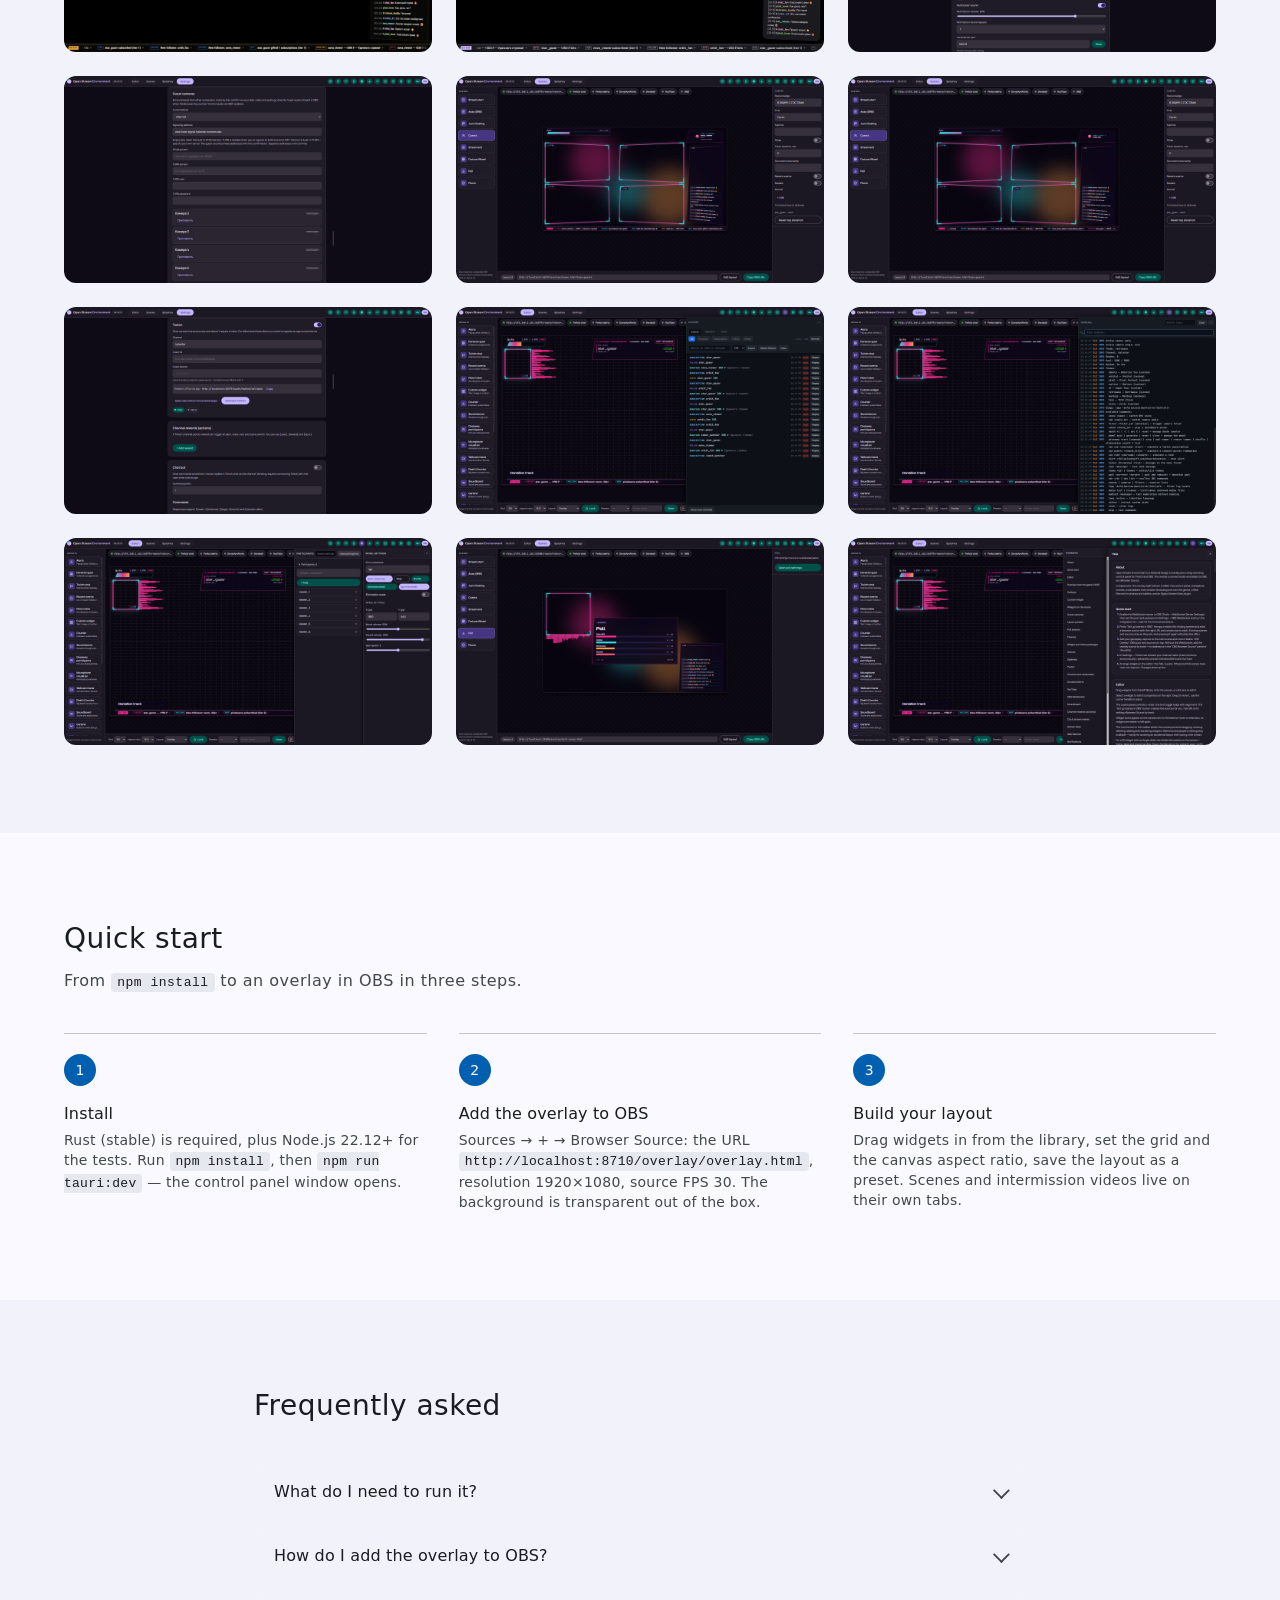
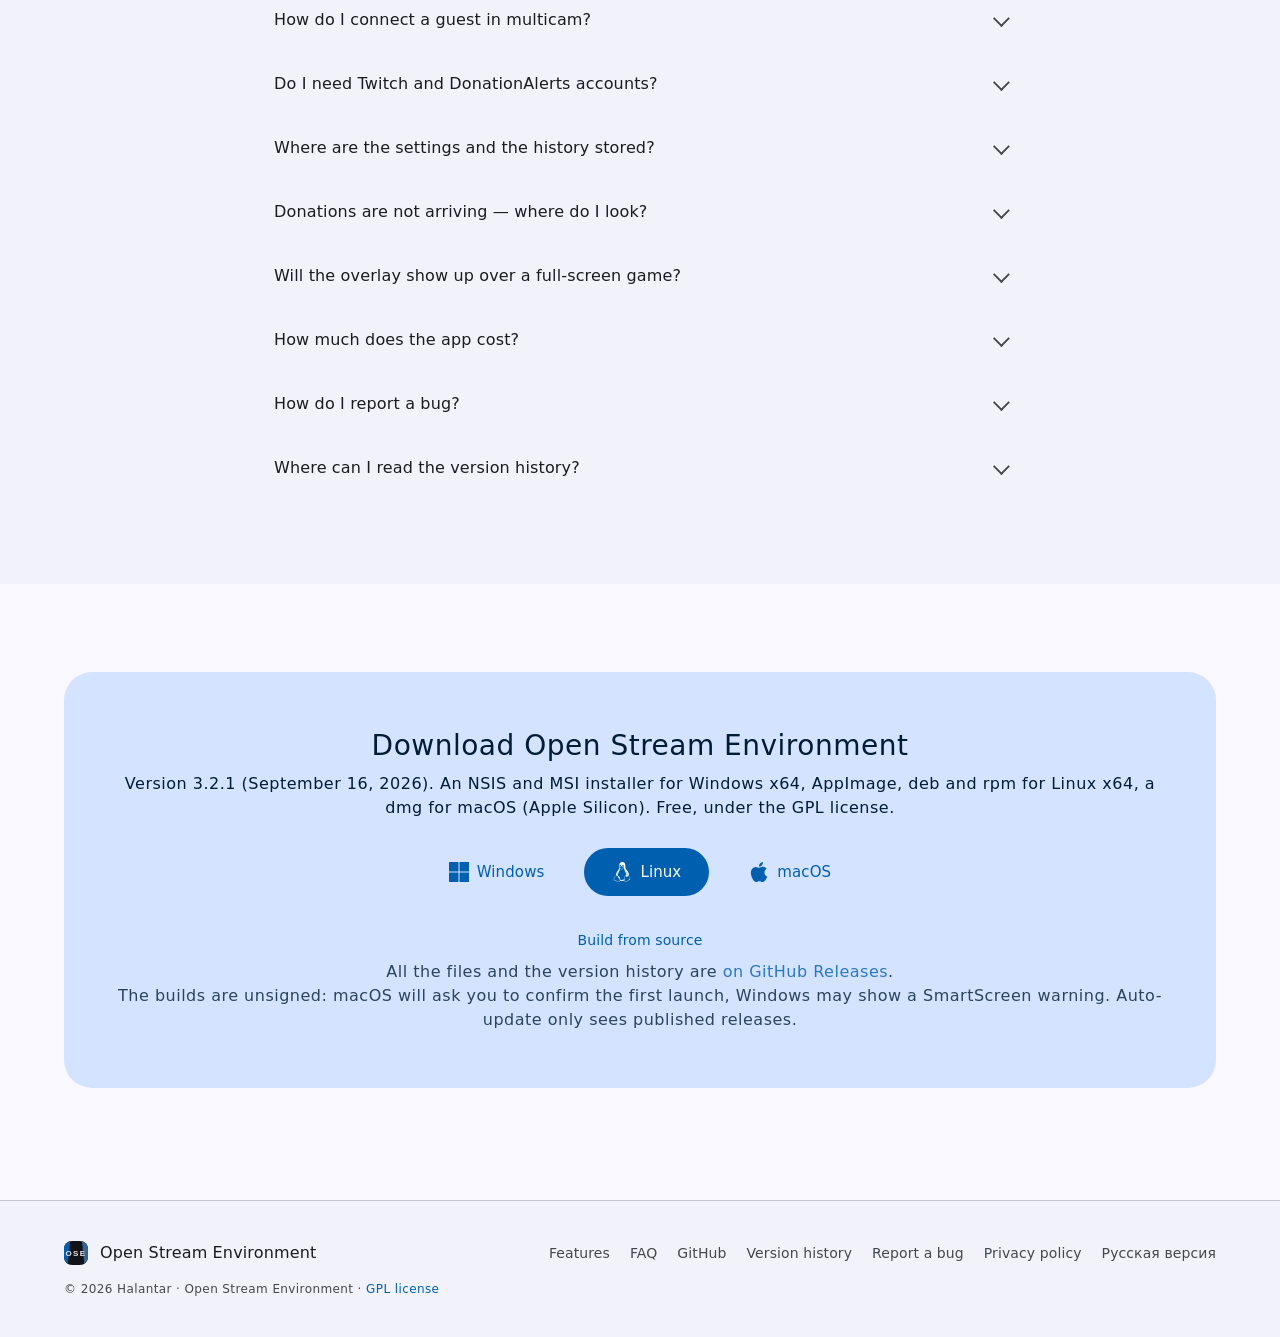
==== commit 448a5e51: "Добавить карточки колеса и истории в возможности Двенадцать карточек ложатся ровно в сетку 3x4, без " ====
--- a/en/index.html
+++ b/en/index.html
@@ -157,6 +157,12 @@
         </article>
 
         <article class="card">
+          <div class="card-icon"><svg viewBox="0 0 24 24" aria-hidden="true"><circle cx="12" cy="12" r="8.5"/><path d="M12 3.5v17M3.5 12h17M6.1 6.1l11.8 11.8M17.9 6.1 6.1 17.9"/><circle cx="12" cy="12" r="2.2"/></svg></div>
+          <h3>Wheel and giveaways</h3>
+          <p>Viewers join with a chat command or by hand, elimination mode drops one at a time, and the wheel spins at your speed and volume. Giveaway presets and a ready-made Fortune Wheel scene ship with the app.</p>
+        </article>
+
+        <article class="card">
           <div class="card-icon"><svg viewBox="0 0 24 24" aria-hidden="true"><rect x="3" y="7" width="12" height="10" rx="2"/><path d="M15 10.5 20 8v8l-5-2.5"/></svg></div>
           <h3>Guest cameras</h3>
           <p>Up to four extra cameras from other computers: a one-time invite link, your confirmation, and video with audio straight over WebRTC. On a LAN there is no middleman; over the internet a signaling service introduces the two sides while the media still goes directly. Frames are bound to slots, and the Guests scene ships as a ready two-by-two grid.</p>
@@ -192,7 +198,13 @@
           <p>The control panel, overlay, scenes and wheel are translated into both languages. Switch on the fly — the choice is saved and applied in every open window.</p>
         </article>
 
-        <article class="card">
+                <article class="card">
+          <div class="card-icon"><svg viewBox="0 0 24 24" aria-hidden="true"><path d="M4 19.5V15M9.3 19.5V9.5M14.7 19.5v-6M20 19.5V5"/></svg></div>
+          <h3>History and statistics</h3>
+          <p>Stream events with filters and search, sessions with duration, donation totals and message counts, plus chat history. Any event can be replayed with one click, and everything exports to CSV or JSON.</p>
+        </article>
+
+<article class="card">
           <div class="card-icon"><svg viewBox="0 0 24 24" aria-hidden="true"><path d="M3 12.5h4l2.5-5.5 3 10.5 2.5-5h6"/></svg></div>
           <h3>Diagnostics that hold up</h3>
           <p>A log terminal with per-service filtering, <code>/healthz</code> for monitoring and a support report with no secrets in it. Backups with manual rollback, quarantine for corrupt files and a one-click updater.</p>
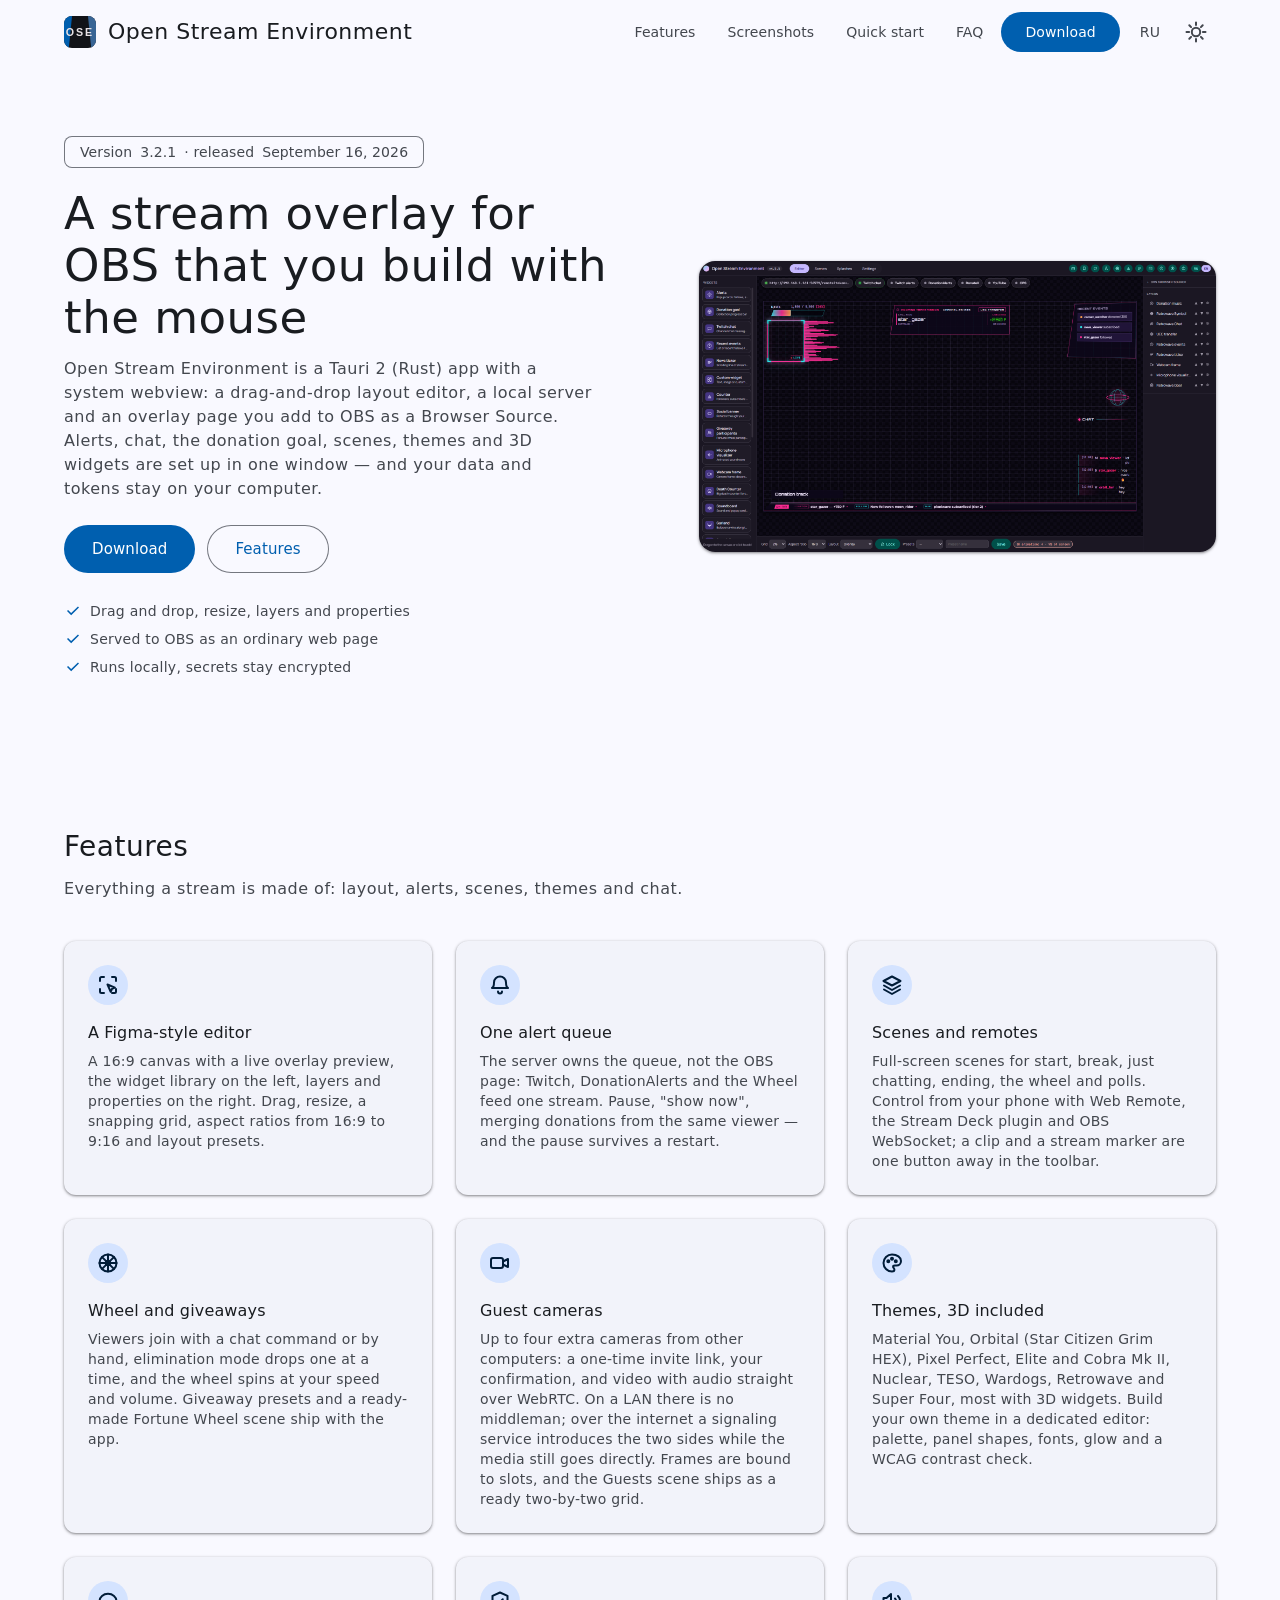
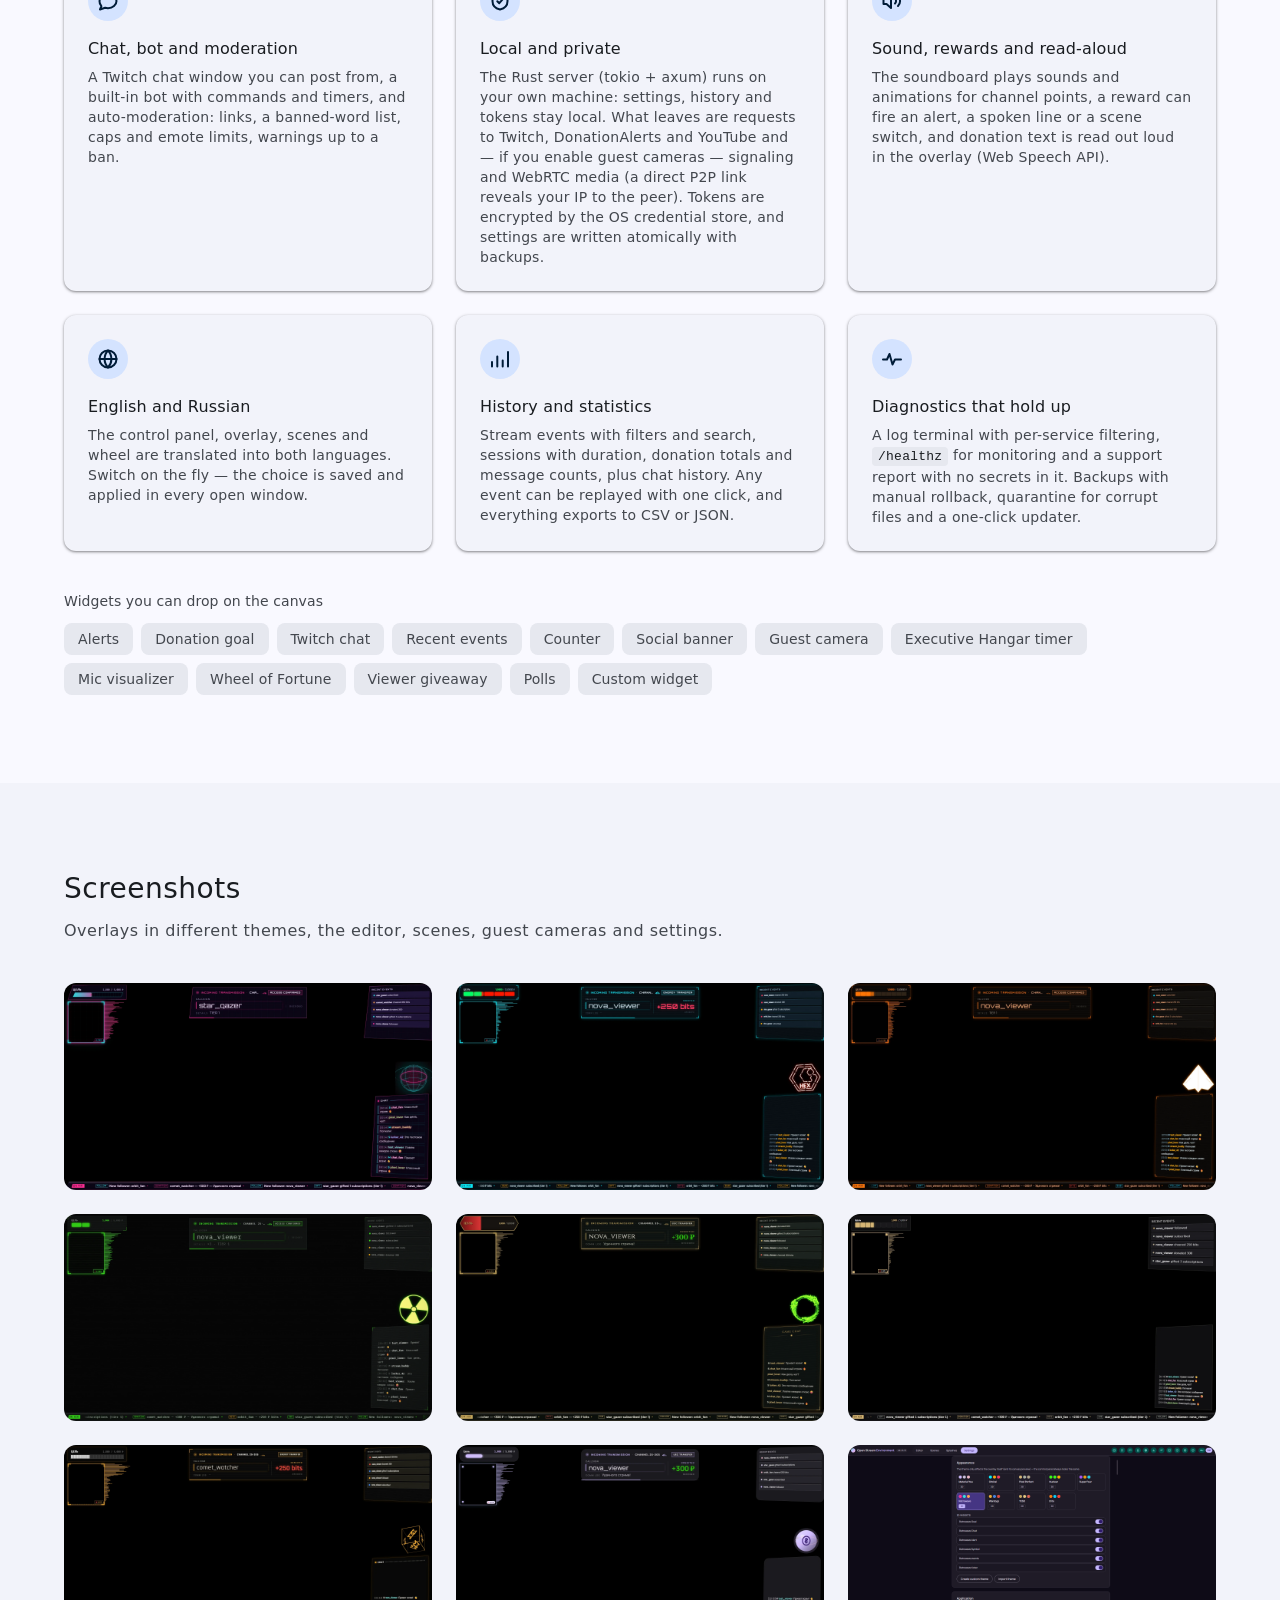
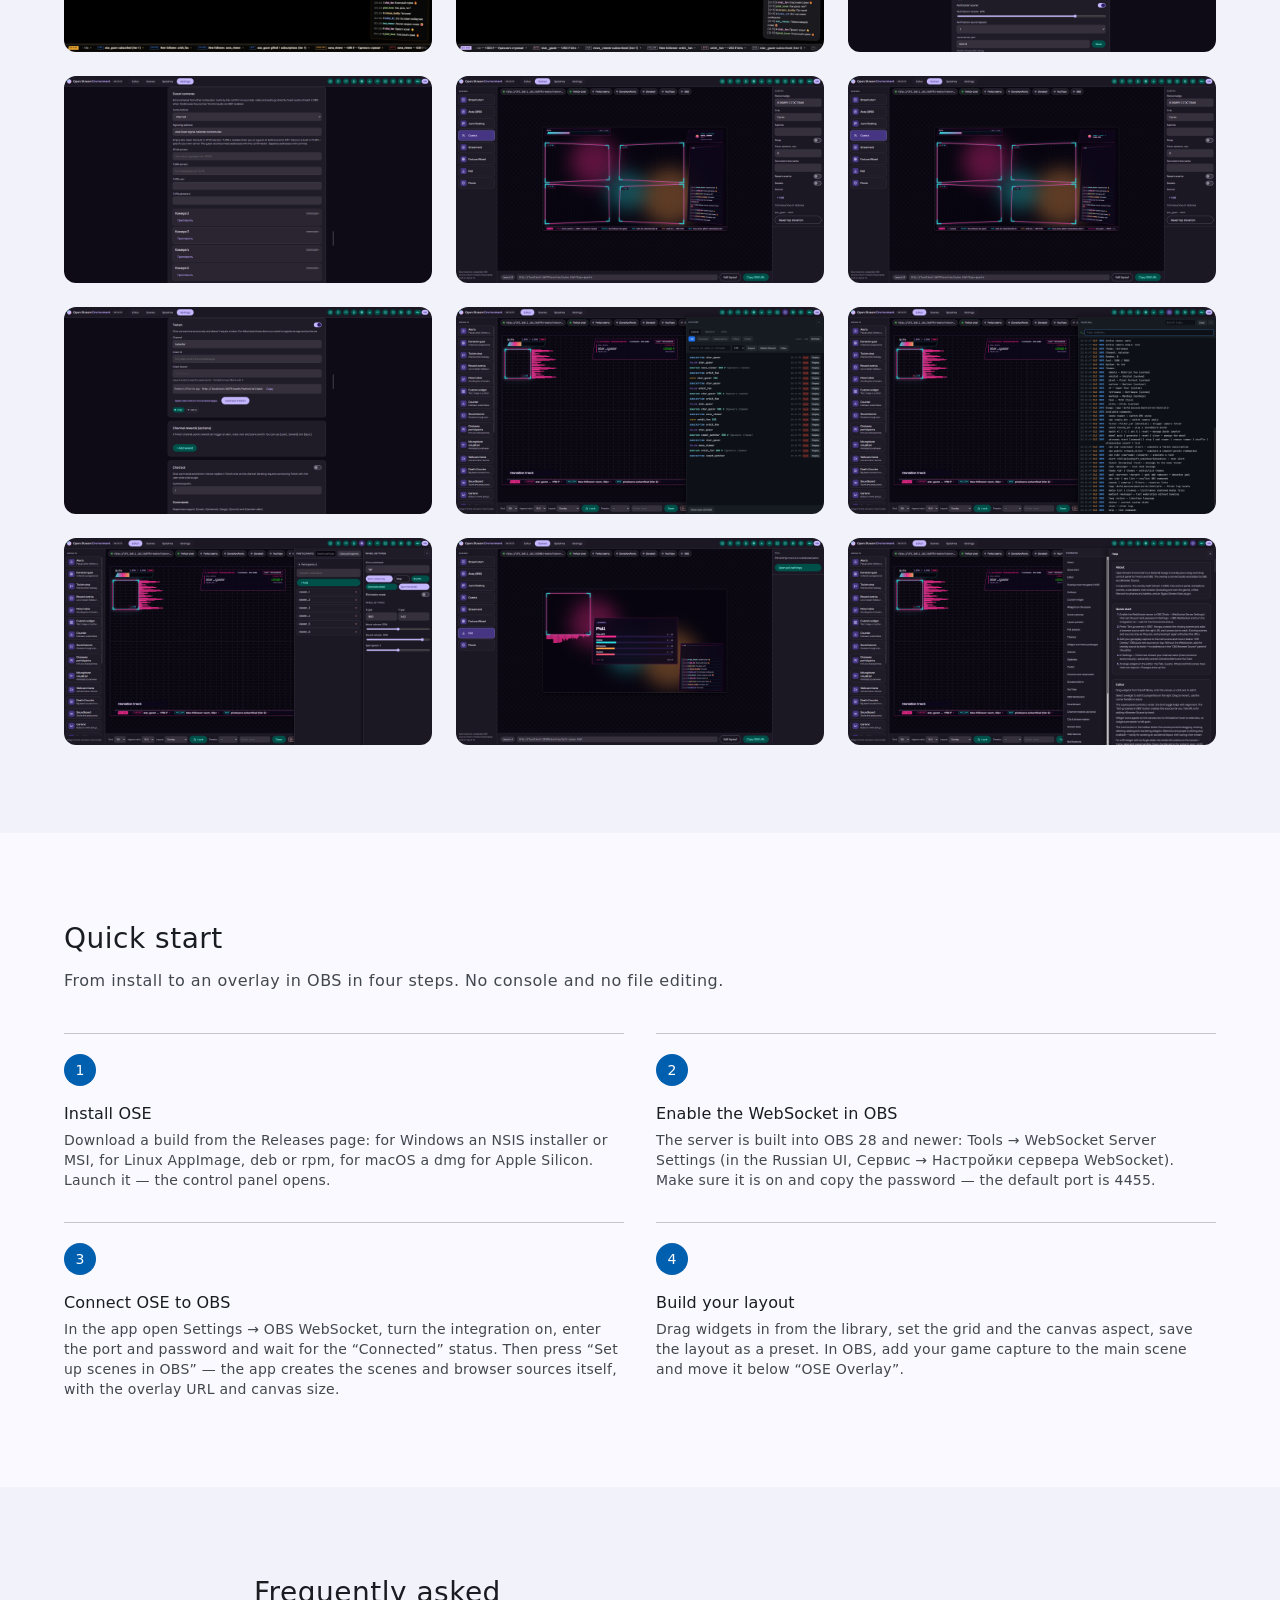
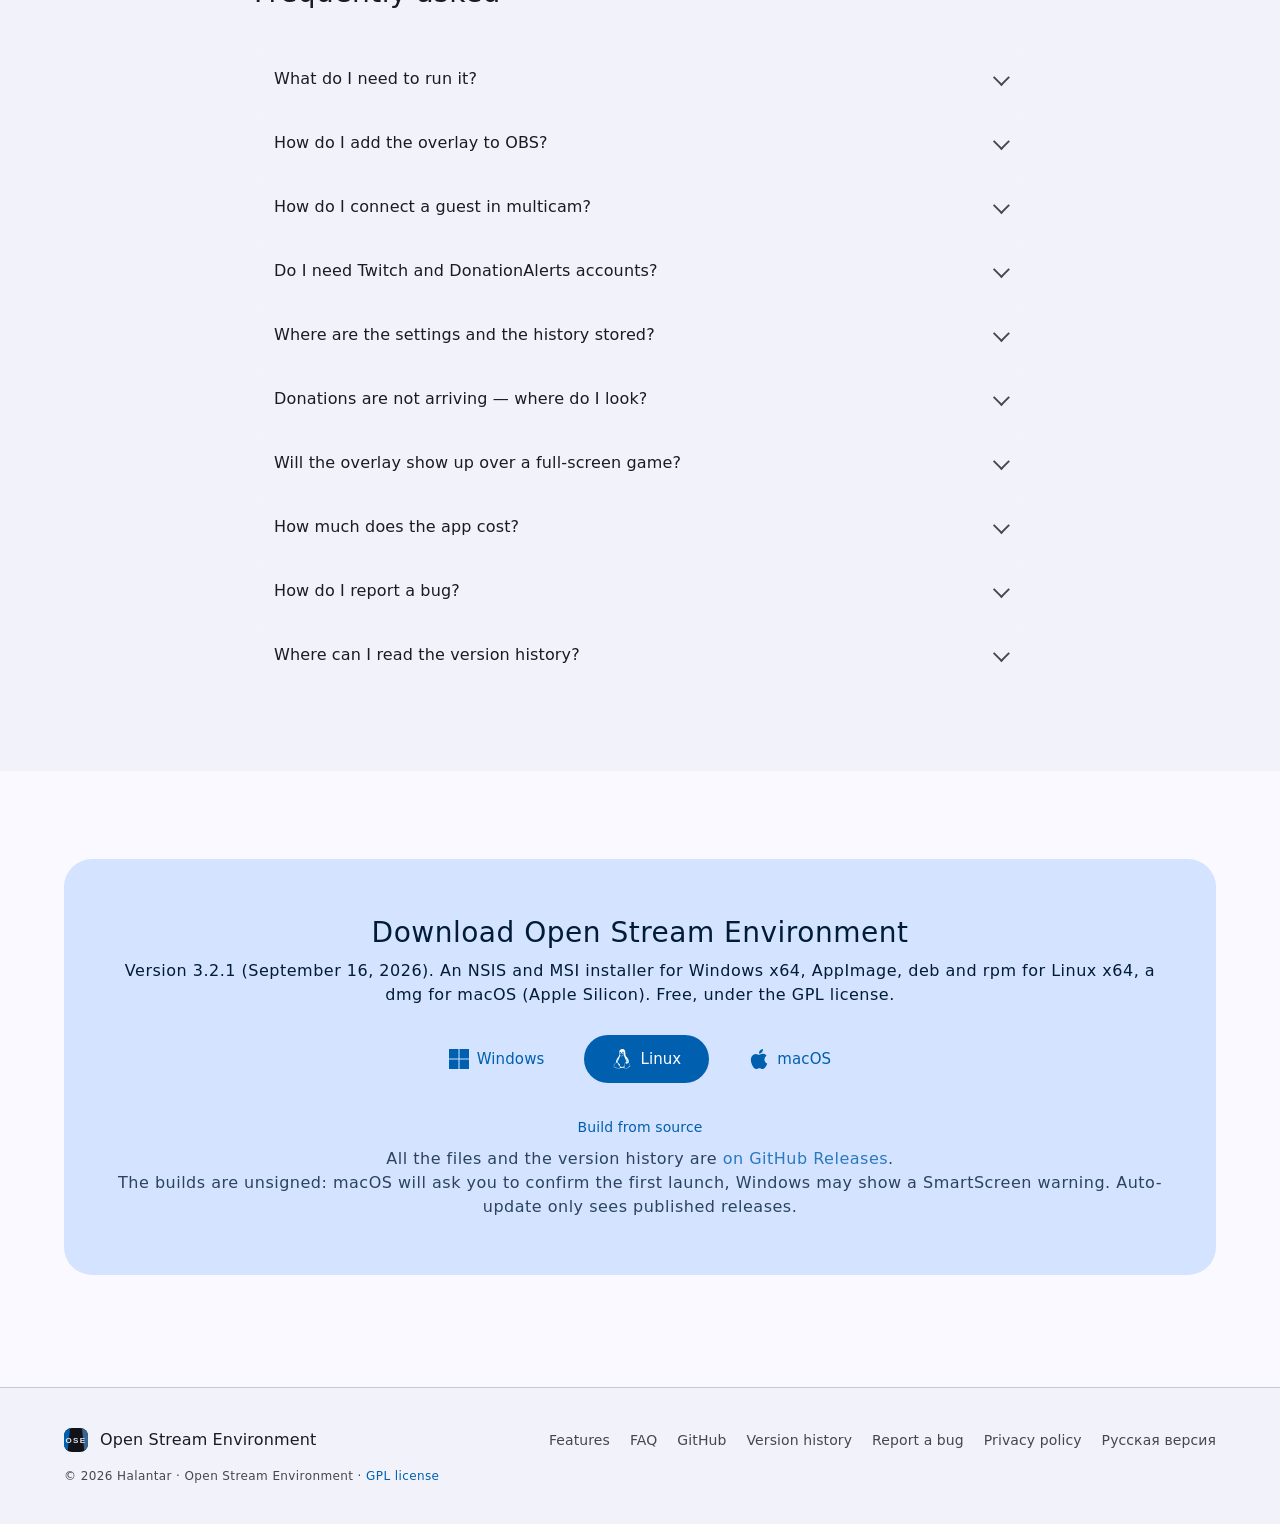
==== commit 37240e3a: "Переписать быстрый старт под готовую сборку Теперь четыре шага вместо трёх: установка со страницы ре" ====
--- a/en/index.html
+++ b/en/index.html
@@ -305,24 +305,29 @@
     <div class="wrap">
       <header class="section-head">
         <h2>Quick start</h2>
-        <p class="section-sub">From <code>npm install</code> to an overlay in OBS in three steps.</p>
+        <p class="section-sub">From install to an overlay in OBS in four steps. No console and no file editing.</p>
       </header>
 
       <ol class="steps">
         <li>
           <span class="step-num">1</span>
-          <h3>Install</h3>
-          <p>Rust (stable) is required, plus Node.js 22.12+ for the tests. Run <code>npm install</code>, then <code>npm run tauri:dev</code> — the control panel window opens.</p>
+          <h3>Install OSE</h3>
+          <p>Download a build from the Releases page: for Windows an NSIS installer or MSI, for Linux AppImage, deb or rpm, for macOS a dmg for Apple Silicon. Launch it — the control panel opens.</p>
         </li>
         <li>
           <span class="step-num">2</span>
-          <h3>Add the overlay to OBS</h3>
-          <p>Sources → + → Browser Source: the URL <code>http://localhost:8710/overlay/overlay.html</code>, resolution 1920×1080, source FPS 30. The background is transparent out of the box.</p>
+          <h3>Enable the WebSocket in OBS</h3>
+          <p>The server is built into OBS 28 and newer: Tools → WebSocket Server Settings (in the Russian UI, Сервис → Настройки сервера WebSocket). Make sure it is on and copy the password — the default port is 4455.</p>
         </li>
         <li>
           <span class="step-num">3</span>
+          <h3>Connect OSE to OBS</h3>
+          <p>In the app open Settings → OBS WebSocket, turn the integration on, enter the port and password and wait for the “Connected” status. Then press “Set up scenes in OBS” — the app creates the scenes and browser sources itself, with the overlay URL and canvas size.</p>
+        </li>
+        <li>
+          <span class="step-num">4</span>
           <h3>Build your layout</h3>
-          <p>Drag widgets in from the library, set the grid and the canvas aspect ratio, save the layout as a preset. Scenes and intermission videos live on their own tabs.</p>
+          <p>Drag widgets in from the library, set the grid and the canvas aspect, save the layout as a preset. In OBS, add your game capture to the main scene and move it below “OSE Overlay”.</p>
         </li>
       </ol>
     </div>
@@ -342,7 +347,7 @@
         </details>
         <details>
           <summary>How do I add the overlay to OBS?</summary>
-          <p>The overlay is an ordinary web page, so in OBS it is a Browser Source: the URL <code>http://localhost:8710/overlay/overlay.html</code>, resolution 1920×1080, source FPS 30. Turn on "Shutdown source when not visible" — hidden scenes then fall asleep completely.</p>
+          <p>The overlay is an ordinary web page, so in OBS it is a Browser Source: the URL <code>http://localhost:8710/overlay/overlay.html</code>, resolution 1920×1080, source FPS 30. Turn on "Shutdown source when not visible" — hidden scenes then fall asleep completely. If the OBS WebSocket is connected, it is easier to press “Set up scenes in OBS” in the app settings: it creates the scenes and sources with the right URL and size itself, and this way stays for manual setup.</p>
         </details>
         <details>
           <summary>How do I connect a guest in multicam?</summary>
--- a/assets/css/style.css
+++ b/assets/css/style.css
@@ -628,7 +628,7 @@
 /* ---------- Шаги ---------- */
 .steps {
   display: grid;
-  grid-template-columns: repeat(3, 1fr);
+  grid-template-columns: repeat(2, 1fr);
   gap: clamp(20px, 3vw, 32px);
   margin: 0;
   padding: 0;
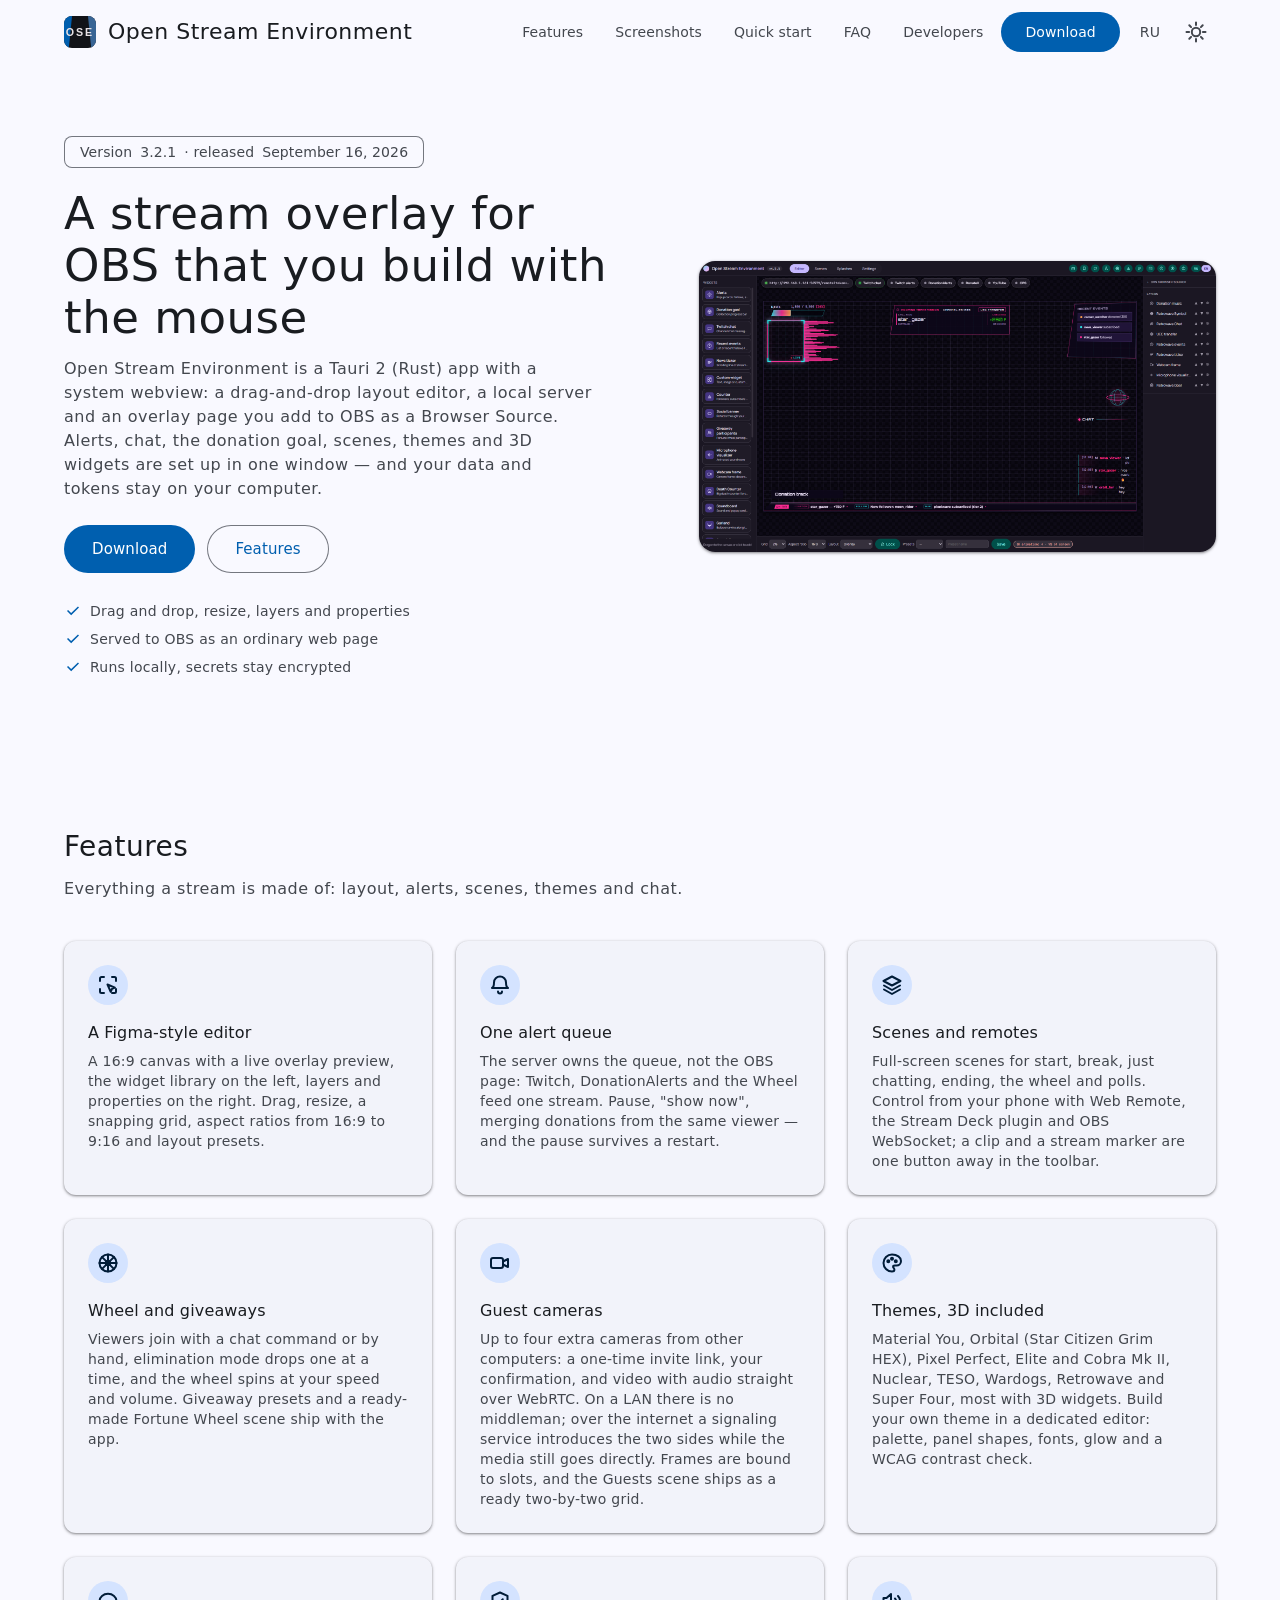
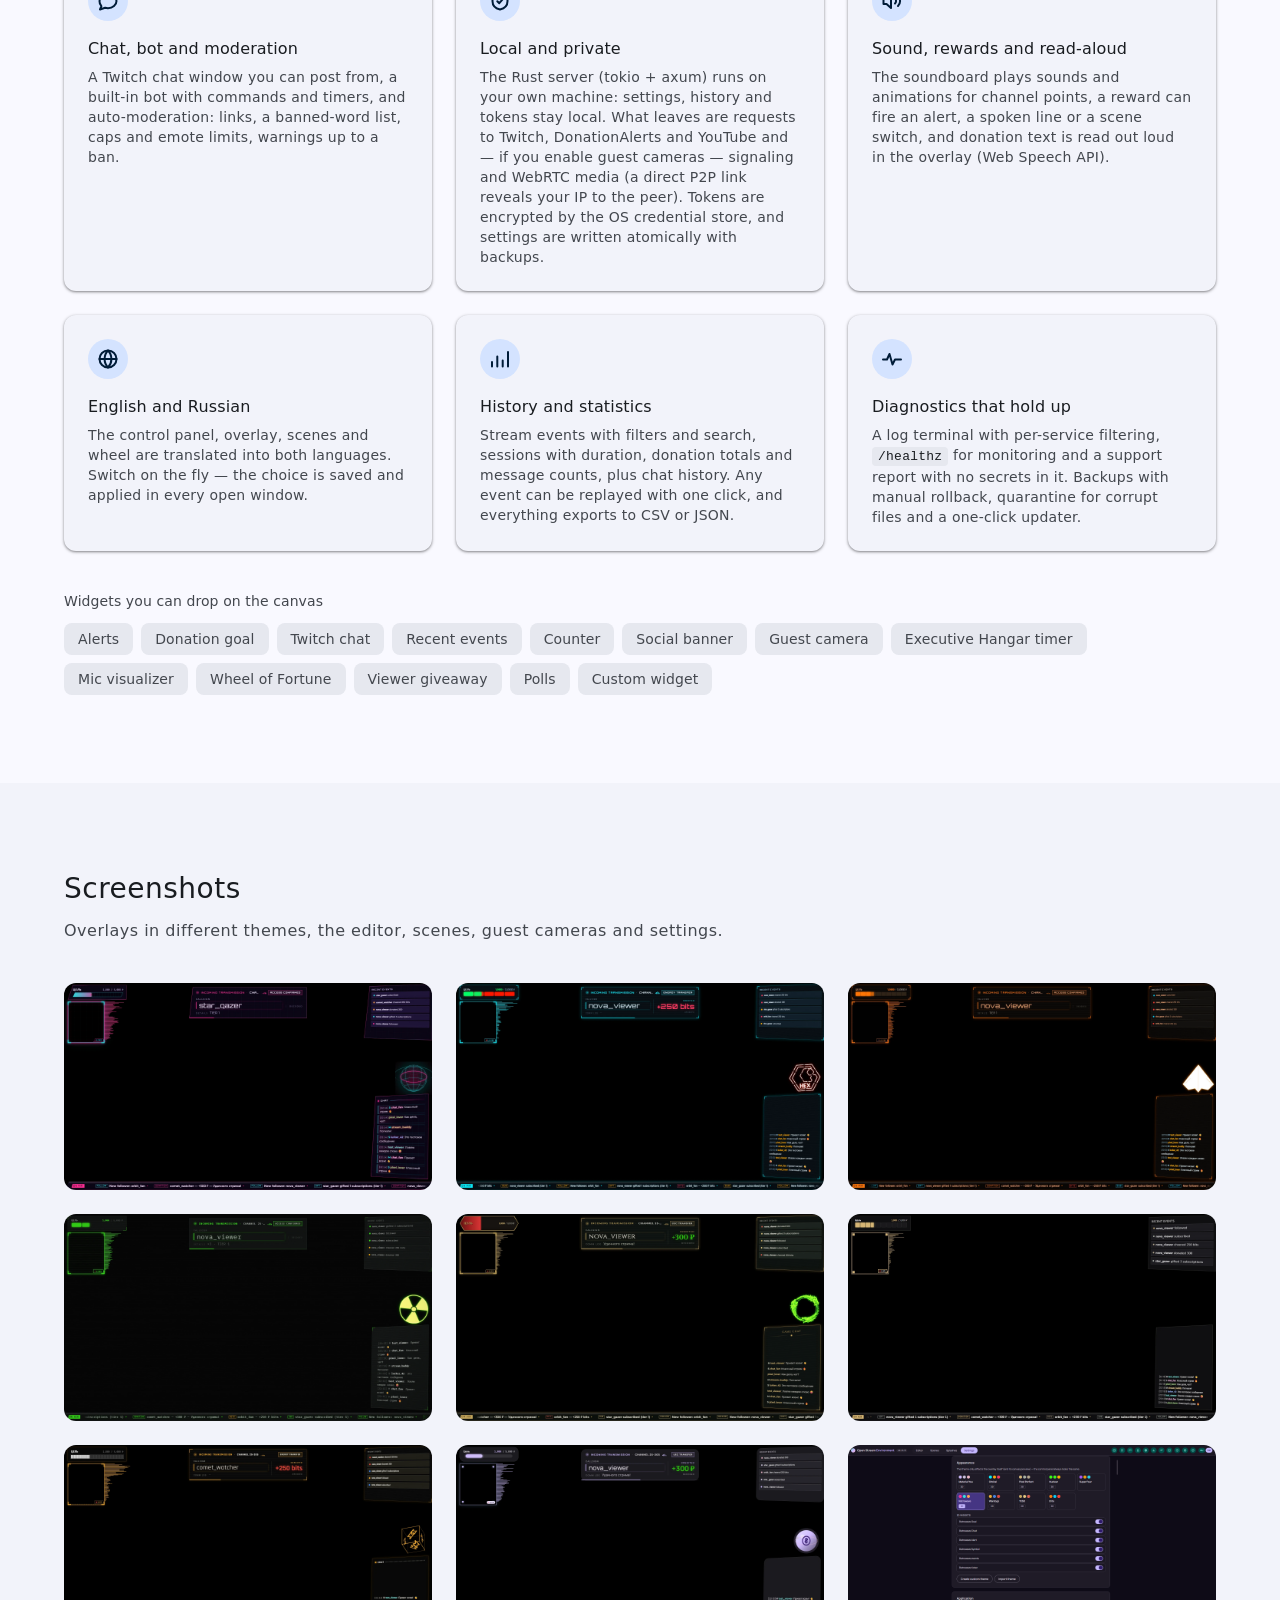
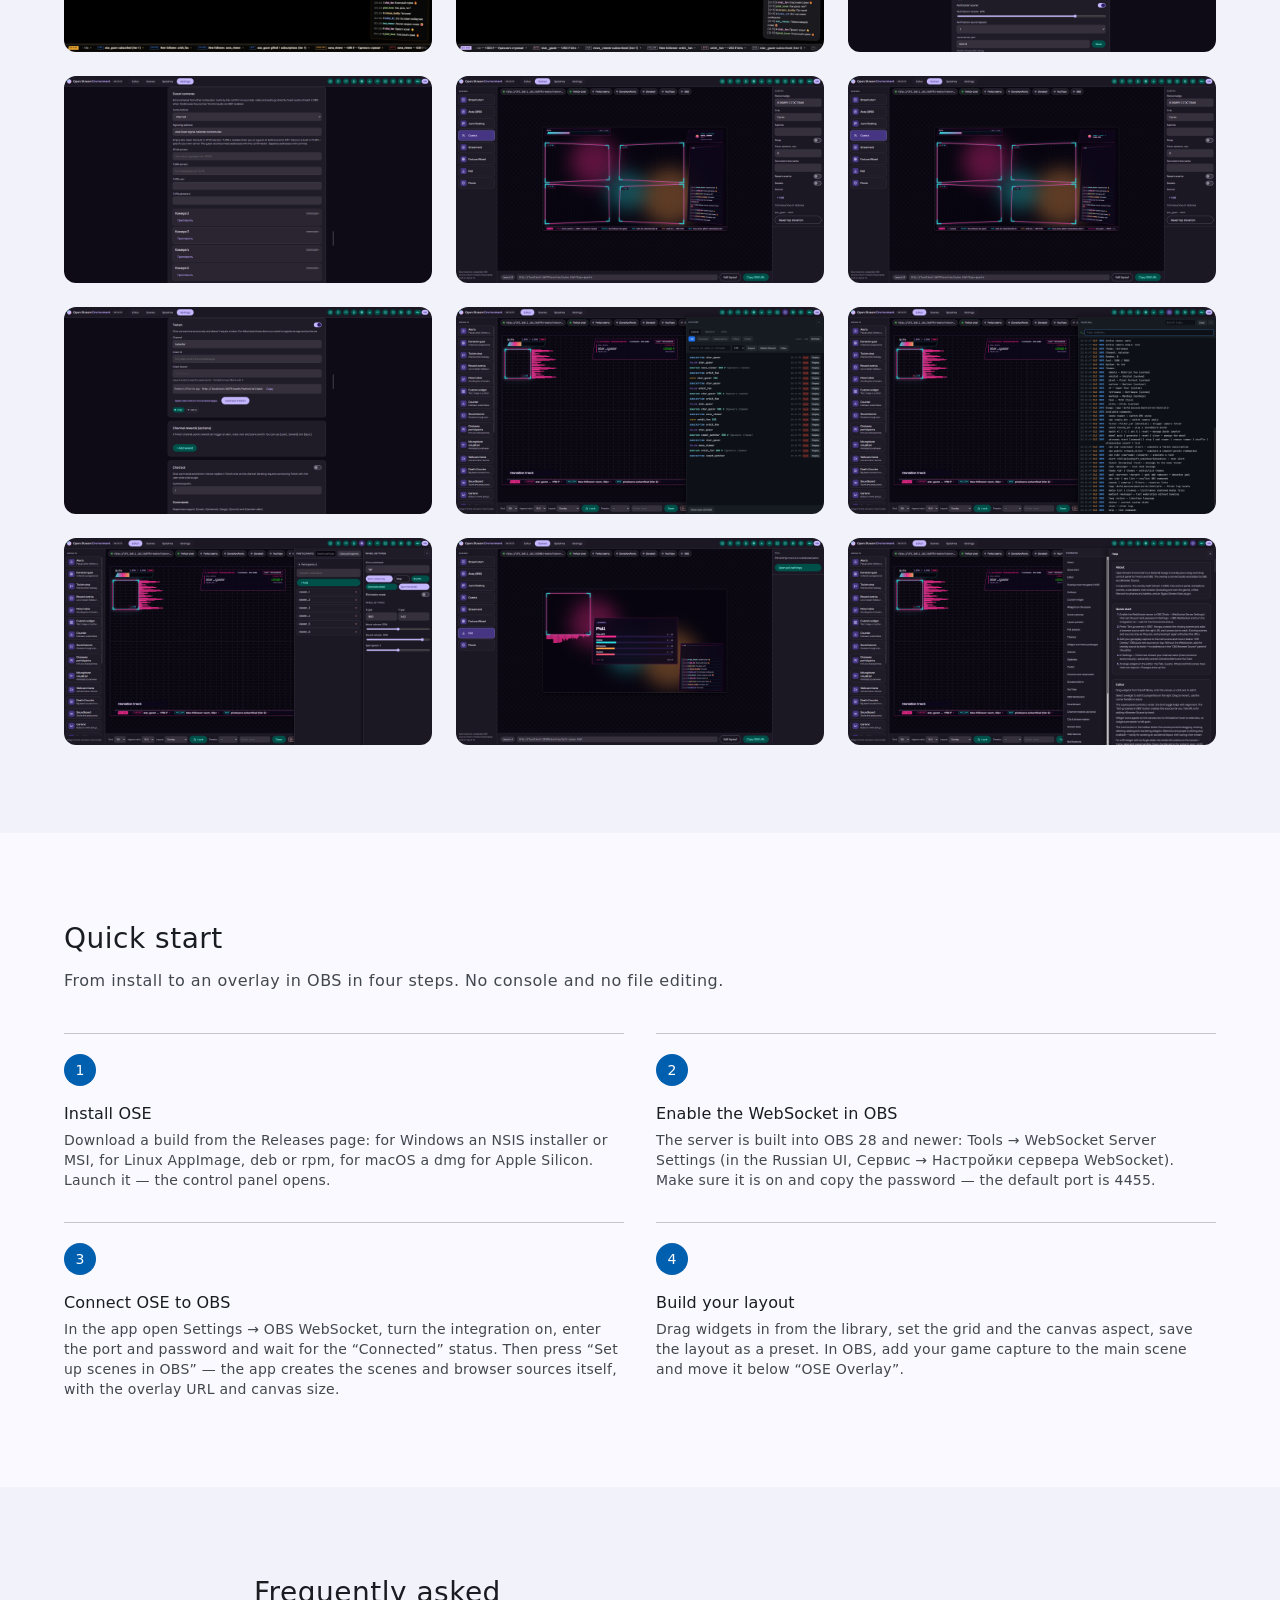
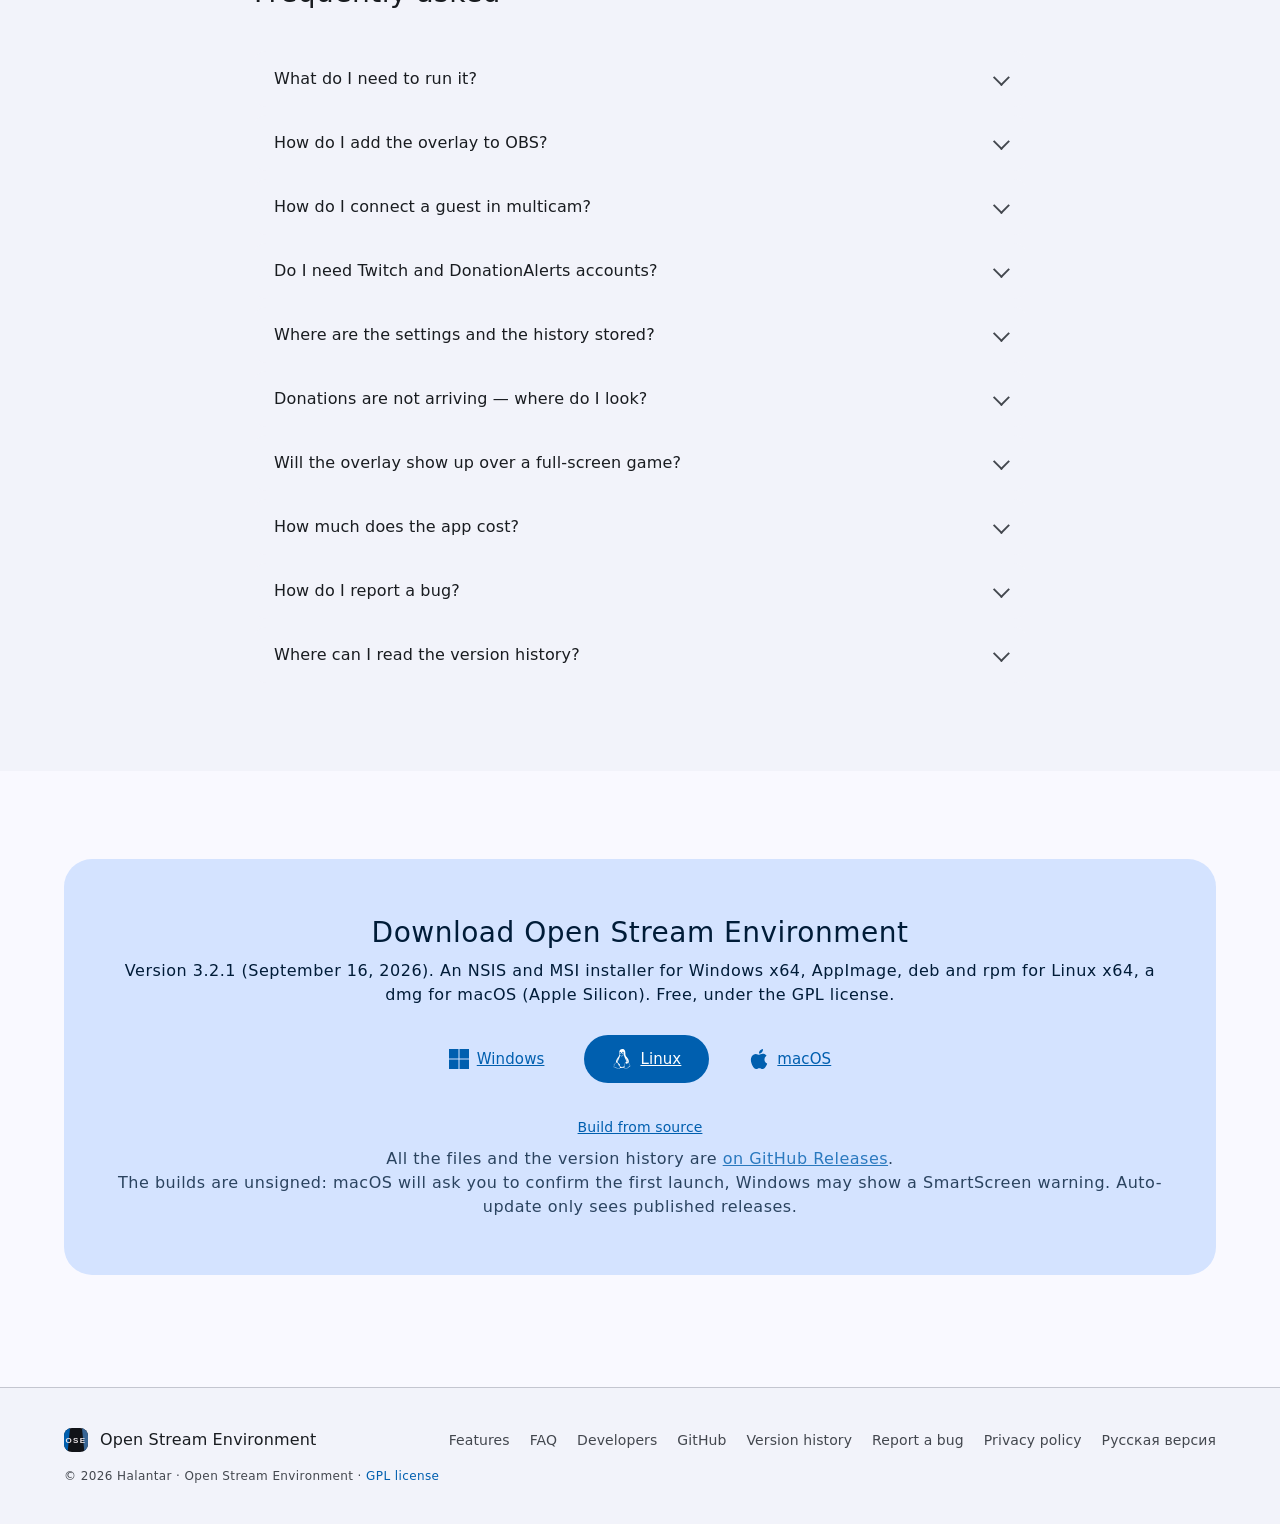
==== commit 791d978a: "Добавить страницу SDK для разработчиков Русская и английская версии developers.html показывают быстр" ====
--- a/en/index.html
+++ b/en/index.html
@@ -80,6 +80,7 @@
       <a href="#screens">Screenshots</a>
       <a href="#how">Quick start</a>
       <a href="#faq">FAQ</a>
+      <a href="developers.html">Developers</a>
       <a class="btn btn-primary nav-cta" href="#download">Download</a>
     </nav>
 
@@ -423,6 +424,7 @@
     <nav class="footer-nav" aria-label="Footer links">
       <a href="#features">Features</a>
       <a href="#faq">FAQ</a>
+      <a href="developers.html">Developers</a>
       <a href="https://github.com/Halantar-git/open-stream-environment">GitHub</a>
       <a href="https://github.com/Halantar-git/open-stream-environment/blob/HEAD/CHANGELOG.md">Version history</a>
       <a href="https://github.com/Halantar-git/open-stream-environment/issues">Report a bug</a>
--- a/assets/css/style.css
+++ b/assets/css/style.css
@@ -509,6 +509,7 @@
 
 /* ---------- Elevated cards ---------- */
 .grid { display: grid; gap: clamp(16px, 2.2vw, 24px); }
+.grid-2 { grid-template-columns: repeat(2, 1fr); }
 .grid-3 { grid-template-columns: repeat(3, 1fr); }
 
 .card {
@@ -795,6 +796,33 @@
   font: 500 13px/20px ui-monospace, SFMono-Regular, Menlo, Consolas, "Liberation Mono", monospace;
   overflow-wrap: anywhere;
 }
+
+/* ---------- Блок кода (страница SDK) ---------- */
+pre {
+  margin: 0 0 16px;
+  padding: 16px 18px;
+  border-radius: var(--md-sys-shape-corner-medium);
+  background: var(--md-sys-color-surface-container-high);
+  color: var(--md-sys-color-on-surface);
+  font: 500 13px/20px ui-monospace, SFMono-Regular, Menlo, Consolas, "Liberation Mono", monospace;
+  overflow-x: auto;
+}
+pre code {
+  padding: 0;
+  border-radius: 0;
+  background: none;
+  font: inherit;
+  overflow-wrap: normal;
+}
+/* В hero код стоит вместо скриншота — без нижнего отступа, чтобы не тянуть блок */
+.hero-visual pre { margin: 0; }
+
+/* ---------- Страница SDK ---------- */
+.dev-list { margin: 0 0 16px; padding-left: 22px; }
+.dev-list li { margin-bottom: 8px; }
+.dev-list a { text-decoration: underline; }
+.cta-panel code { background: color-mix(in srgb, currentColor 12%, transparent); }
+.cta-panel a { text-decoration: underline; }
 
 /* ---------- Утилиты ---------- */
 .text-center { text-align: center; }
@@ -870,7 +898,7 @@
 
 @media (max-width: 1000px) {
   .hero-inner { grid-template-columns: 1fr; }
-  .grid-3 { grid-template-columns: repeat(2, 1fr); }
+  .grid-2, .grid-3 { grid-template-columns: repeat(2, 1fr); }
 }
 
 @media (max-width: 900px) {
@@ -906,7 +934,7 @@
 
 @media (max-width: 600px) {
   .wrap { padding-inline: 16px; }
-  .grid-3 { grid-template-columns: 1fr; }
+  .grid-2, .grid-3 { grid-template-columns: 1fr; }
   .hero-points { flex-direction: column; gap: 8px; }
   /* На узком экране FAB сжимается до 56×56: подпись только отнимает место */
   .to-top { width: 56px; padding: 0; }
